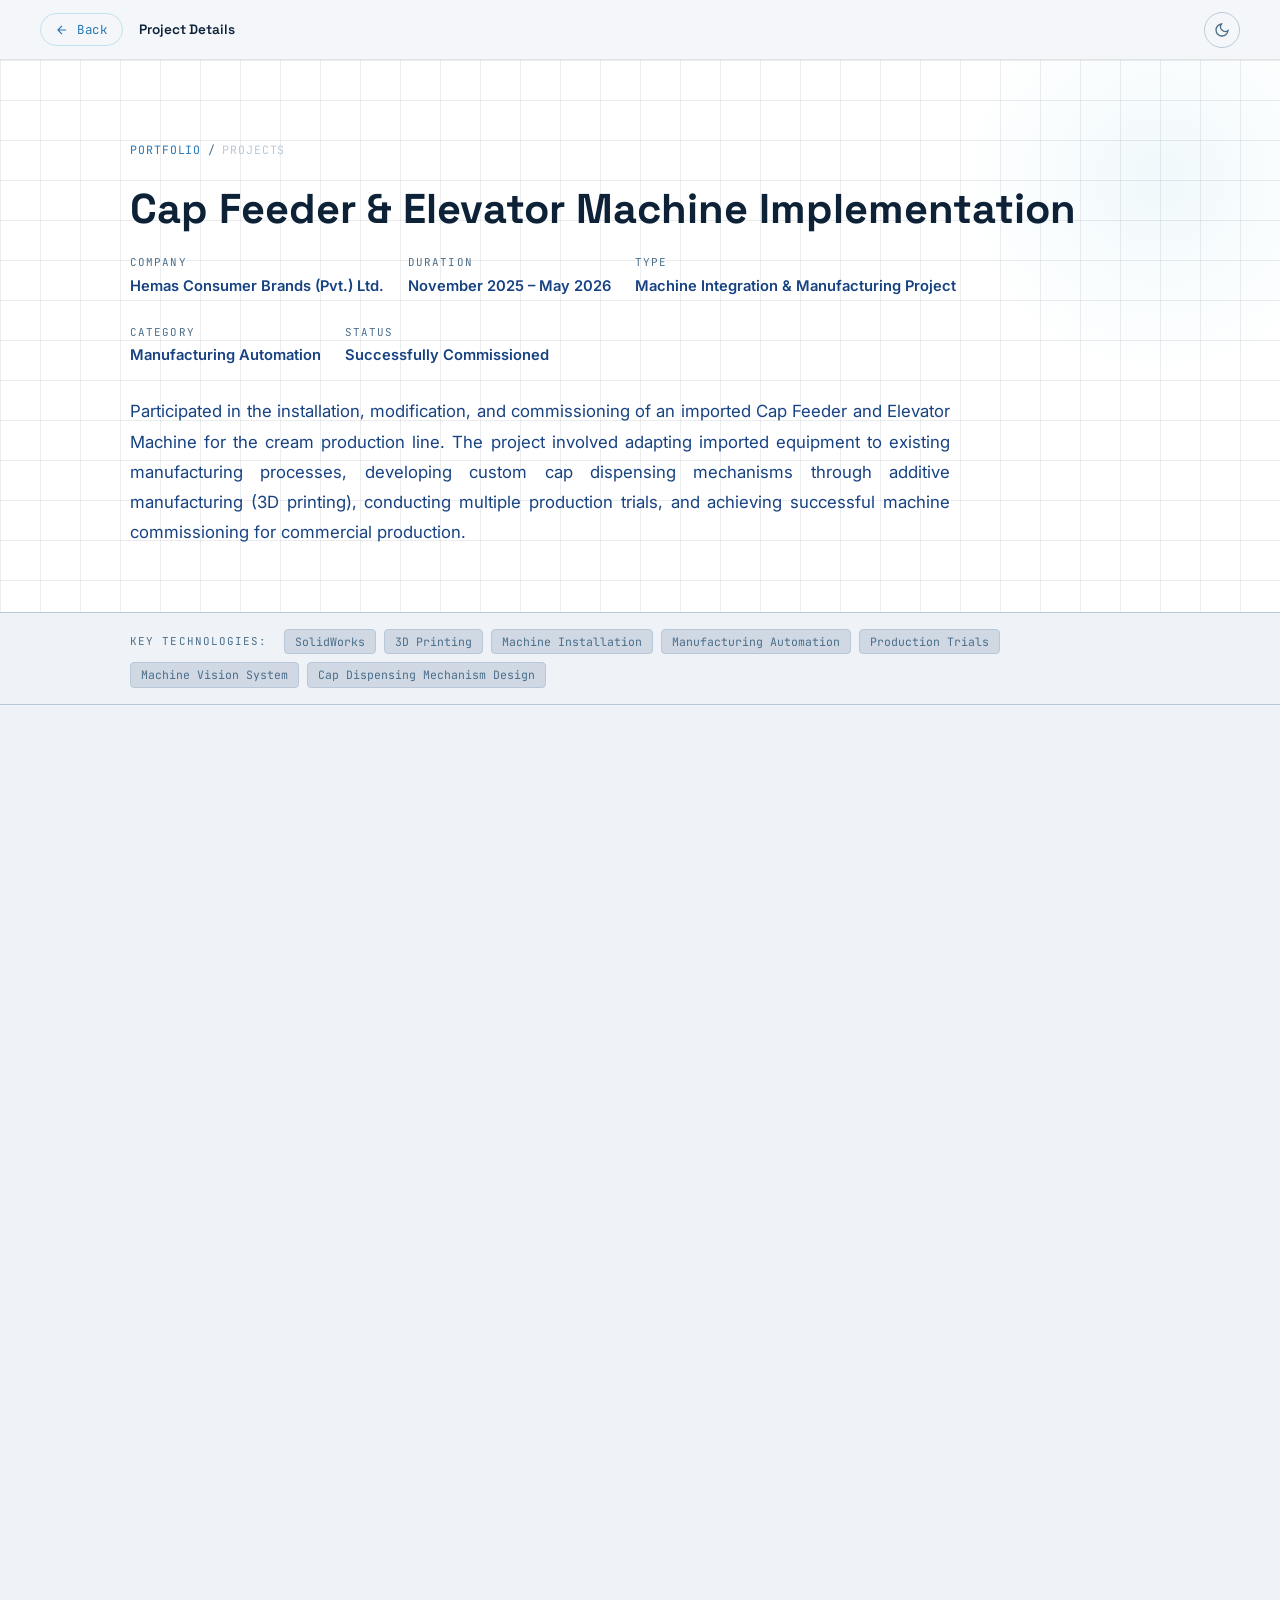
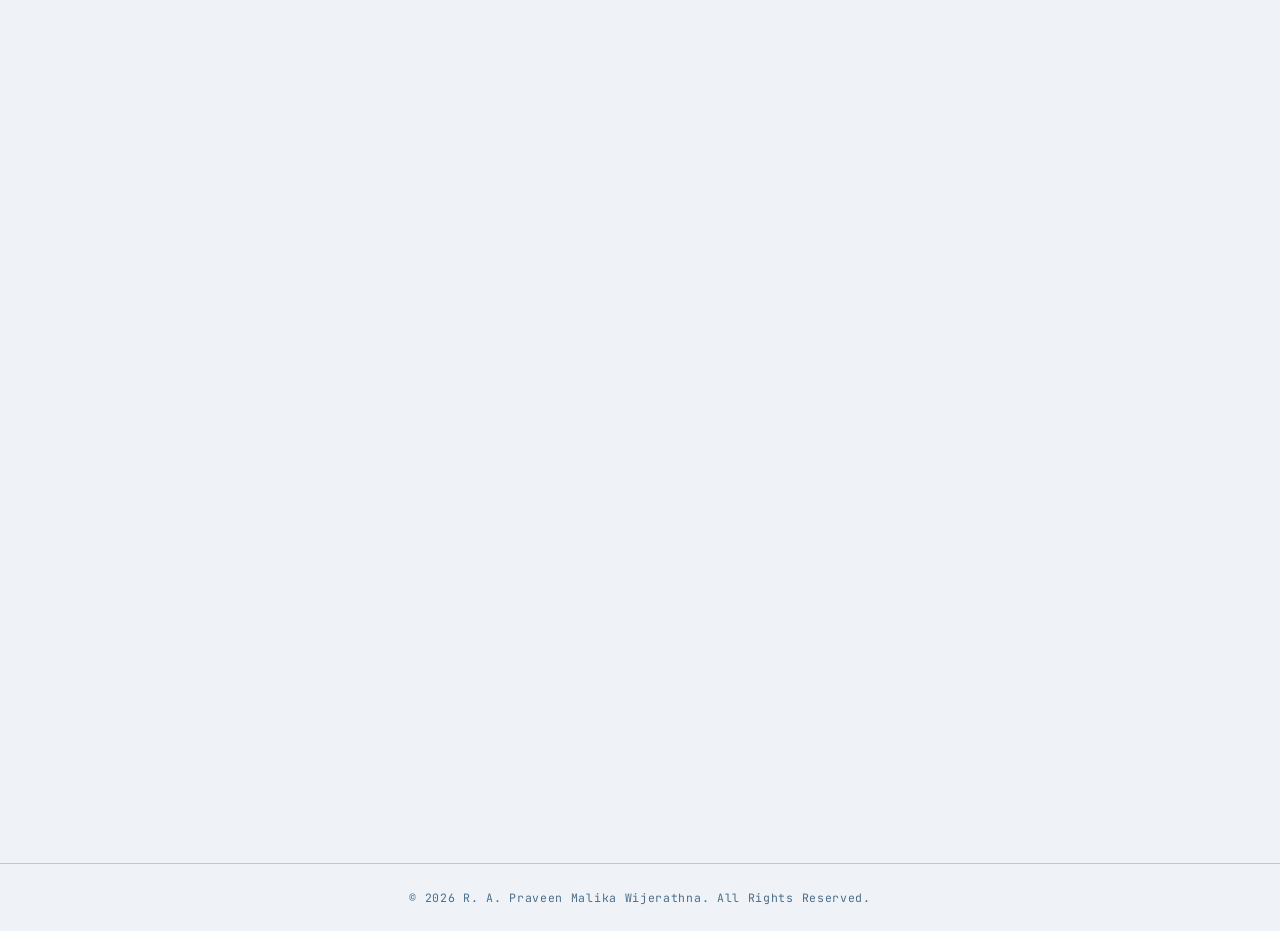
==== projects/cap-feeder-elevator-machine/index.html @ 26862465 "Add dedicated project pages, update hero, fix email button" ====
<!DOCTYPE html>
<html lang="en" data-theme="dark">
<head>
  <meta charset="UTF-8">
  <meta name="viewport" content="width=device-width, initial-scale=1.0">
  <title>Cap Feeder & Elevator Machine Implementation | R. A. Praveen Malika Wijerathna</title>
  <meta name="description" content="Implementation and modification of an imported Cap Feeder and Elevator Machine for the cream production line at Hemas Consumer Brands.">
  <meta property="og:title" content="Cap Feeder & Elevator Machine Implementation">
  <meta property="og:description" content="Implementation and modification of an imported Cap Feeder and Elevator Machine for the cream production line at Hemas Consumer Brands.">
  <meta property="og:url" content="https://praveenmalika.github.io/portfolio/projects/cap-feeder-elevator-machine/">
  <link rel="canonical" href="https://praveenmalika.github.io/portfolio/projects/cap-feeder-elevator-machine/">
  
  <link rel="stylesheet" href="../../style.css">
  <link rel="stylesheet" href="../project.css">
</head>
<body>

  <!-- Topbar -->
  <header class="proj-page-topbar">
    <a href="../../index.html" class="proj-back-btn" aria-label="Back to Portfolio">
      <svg xmlns="http://www.w3.org/2000/svg" viewBox="0 0 24 24" fill="none" stroke="currentColor" stroke-width="2"><path d="M19 12H5M12 19l-7-7 7-7"/></svg>
      <span>Back</span>
    </a>
    <div class="proj-topbar-title">Project Details</div>
    <div class="proj-topbar-right">
      <button class="proj-theme-btn" id="proj-theme-btn" aria-label="Toggle Theme">
        <svg class="sun-icon" xmlns="http://www.w3.org/2000/svg" viewBox="0 0 24 24" fill="none" stroke="currentColor" stroke-width="2" style="display:none;"><circle cx="12" cy="12" r="5"/><line x1="12" y1="1" x2="12" y2="3"/><line x1="12" y1="21" x2="12" y2="23"/><line x1="4.22" y1="4.22" x2="5.64" y2="5.64"/><line x1="18.36" y1="18.36" x2="19.78" y2="19.78"/><line x1="1" y1="12" x2="3" y2="12"/><line x1="21" y1="12" x2="23" y2="12"/><line x1="4.22" y1="19.78" x2="5.64" y2="18.36"/><line x1="18.36" y1="5.64" x2="19.78" y2="4.22"/></svg>
        <svg class="moon-icon" xmlns="http://www.w3.org/2000/svg" viewBox="0 0 24 24" fill="none" stroke="currentColor" stroke-width="2"><path d="M21 12.79A9 9 0 1 1 11.21 3 7 7 0 0 0 21 12.79z"/></svg>
      </button>
    </div>
  </header>

  <div id="proj-scroll-progress"></div>

  <main class="proj-main">
    
    <!-- Hero Section -->
    <section class="proj-hero">
      <div class="proj-hero-inner">
        <nav class="proj-hero-breadcrumb">
          <a href="../../index.html">Portfolio</a> / <span>Projects</span>
        </nav>
        <h1 class="proj-hero-title">Cap Feeder & Elevator Machine Implementation</h1>
        
        <div class="proj-hero-meta-row">
          <div class="proj-hero-meta-item">
            <span class="proj-hero-meta-label">Company</span>
            <span class="proj-hero-meta-val">Hemas Consumer Brands (Pvt.) Ltd.</span>
          </div>
          <div class="proj-hero-meta-item">
            <span class="proj-hero-meta-label">Duration</span>
            <span class="proj-hero-meta-val">November 2025 – May 2026</span>
          </div>
          <div class="proj-hero-meta-item">
            <span class="proj-hero-meta-label">Type</span>
            <span class="proj-hero-meta-val">Machine Integration & Manufacturing Project</span>
          </div>
          <div class="proj-hero-meta-item">
            <span class="proj-hero-meta-label">Category</span>
            <span class="proj-hero-meta-val">Manufacturing Automation</span>
          </div>
          <div class="proj-hero-meta-item">
            <span class="proj-hero-meta-label">Status</span>
            <span class="proj-hero-meta-val">Successfully Commissioned</span>
          </div>
        </div>

        <p class="proj-hero-summary" style="text-align:justify">
          Participated in the installation, modification, and commissioning of an imported Cap Feeder and Elevator Machine for the cream production line. The project involved adapting imported equipment to existing manufacturing processes, developing custom cap dispensing mechanisms through additive manufacturing (3D printing), conducting multiple production trials, and achieving successful machine commissioning for commercial production.
        </p>
      </div>
    </section>

    <!-- Tech Strip -->
    <div class="proj-tech-strip">
      <div class="proj-tech-strip-inner">
        <span class="proj-tech-label">Key Technologies:</span>
        <span class="proj-tech-tag">SolidWorks</span>
        <span class="proj-tech-tag">3D Printing</span>
        <span class="proj-tech-tag">Machine Installation</span>
        <span class="proj-tech-tag">Manufacturing Automation</span>
        <span class="proj-tech-tag">Production Trials</span>
        <span class="proj-tech-tag">Machine Vision System</span>
        <span class="proj-tech-tag">Cap Dispensing Mechanism Design</span>
      </div>
    </div>

    <!-- Content Sections -->
    <div class="proj-content">
      
      <!-- Challenge -->
      <div class="proj-section reveal">
        <h2 class="proj-section-title">Engineering Challenge</h2>
        <div class="proj-section-body">
          <p style="text-align:justify">
            The imported machine required significant adaptation to function correctly within the existing production line layout and to work with the specific cap designs used in production. The standard cap dispensing mechanism was not compatible with the production caps, requiring custom engineering of a new dispensing component. Additionally, a machine vision system was integrated for quality control.
          </p>
        </div>
      </div>

      <!-- Objectives -->
      <div class="proj-section reveal">
        <h2 class="proj-section-title">Project Objectives</h2>
        <div class="proj-section-body">
          <ul class="proj-list">
            <li>Successfully install and integrate the imported cap feeder and elevator machine</li>
            <li>Design a custom cap dispensing mechanism compatible with production caps</li>
            <li>Manufacture the dispensing component using additive manufacturing (3D printing)</li>
            <li>Integrate machine vision system for cap orientation verification</li>
            <li>Conduct production trials and validate machine performance</li>
            <li>Commission machine for commercial production use</li>
          </ul>
        </div>
      </div>

      <!-- Responsibilities -->
      <div class="proj-section reveal">
        <h2 class="proj-section-title">My Responsibilities</h2>
        <div class="proj-section-body">
          <ul class="proj-list">
            <li>Participated in installation and mechanical setup of the imported cap feeder and elevator machine</li>
            <li>Designed a custom cap dispensing mechanism using SolidWorks</li>
            <li>Manufactured the custom component using additive manufacturing (3D printing)</li>
            <li>Assisted in integrating the machine vision system for cap quality verification</li>
            <li>Conducted and documented production trial runs</li>
            <li>Identified and resolved mechanical integration issues during trials</li>
            <li>Coordinated with the production team during commissioning</li>
            <li>Prepared technical documentation for the commissioned machine</li>
          </ul>
        </div>
      </div>

      <!-- Design Process -->
      <div class="proj-section reveal">
        <h2 class="proj-section-title">Engineering Design Process</h2>
        <div class="proj-section-body">
          <div class="proj-outcomes-grid">
            <div class="proj-outcome-card">
              <h3>1. Machine Assessment</h3>
              <p>Evaluated imported machine capabilities and identified gaps for production integration.</p>
            </div>
            <div class="proj-outcome-card">
              <h3>2. Custom Component Design</h3>
              <p>Designed custom cap dispensing mechanism in SolidWorks to match production cap specifications.</p>
            </div>
            <div class="proj-outcome-card">
              <h3>3. Prototype Manufacturing</h3>
              <p>3D printed the dispensing mechanism prototype for testing.</p>
            </div>
            <div class="proj-outcome-card">
              <h3>4. Testing & Iteration</h3>
              <p>Tested the prototype, identified improvements, and iterated design.</p>
            </div>
            <div class="proj-outcome-card">
              <h3>5. Final Manufacturing</h3>
              <p>Produced final version of the component.</p>
            </div>
            <div class="proj-outcome-card">
              <h3>6. Machine Integration</h3>
              <p>Installed and integrated the custom component into the machine.</p>
            </div>
            <div class="proj-outcome-card">
              <h3>7. Vision System Integration</h3>
              <p>Assisted in setting up and calibrating the machine vision system.</p>
            </div>
            <div class="proj-outcome-card">
              <h3>8. Production Trials</h3>
              <p>Conducted progressive production trials to validate performance.</p>
            </div>
            <div class="proj-outcome-card">
              <h3>9. Commissioning</h3>
              <p>Machine successfully commissioned for commercial production.</p>
            </div>
          </div>
        </div>
      </div>

      <!-- Software Used -->
      <div class="proj-section reveal">
        <h2 class="proj-section-title">Software Used</h2>
        <div class="proj-section-body">
          <ul class="proj-list">
            <li>SolidWorks 3D CAD</li>
          </ul>
        </div>
      </div>

      <!-- Gallery -->
      <div class="proj-section reveal">
        <h2 class="proj-section-title">Project Gallery</h2>
        <div class="proj-section-body">
          <div class="proj-gallery cols-3">
            <div class="proj-gallery-item" data-src="../../cf1.jpg" data-caption="Cap Dispenser Design and 3D Printed Component">
              <img src="../../cf1.jpg" alt="Cap Dispenser Design and 3D Printed Component" loading="lazy">
              <div class="proj-gallery-cap">Cap Dispenser Design and 3D Printed Component</div>
            </div>
            <div class="proj-gallery-item" data-src="../../cf2.png" data-caption="Cap Dispensing Mechanism to Bottles">
              <img src="../../cf2.png" alt="Cap Dispensing Mechanism to Bottles" loading="lazy">
              <div class="proj-gallery-cap">Cap Dispensing Mechanism to Bottles</div>
            </div>
            <div class="proj-gallery-item" data-src="../../cf3.jpg" data-caption="Vision System of Cap Feeder Machine">
              <img src="../../cf3.jpg" alt="Vision System of Cap Feeder Machine" loading="lazy">
              <div class="proj-gallery-cap">Vision System of Cap Feeder Machine</div>
            </div>
          </div>
        </div>
      </div>

      <!-- Video -->
      <div class="proj-section reveal">
        <h2 class="proj-section-title">Cap Releasing Demonstration</h2>
        <div class="proj-section-body">
          <div class="proj-video-wrap">
            <video preload="metadata" aria-label="Cap Releasing Demonstration Video">
              <source src="../../cfvideo.mp4" type="video/mp4" />
              Your browser does not support HTML5 video.
            </video>
            <div class="vp-play-overlay" role="button" aria-label="Play video" tabindex="0">
              <div class="play-circle">
                <svg xmlns="http://www.w3.org/2000/svg" viewBox="0 0 24 24" fill="currentColor"><polygon points="5 3 19 12 5 21 5 3"/></svg>
              </div>
            </div>
            <div class="fp-video-controls">
              <div class="vp-progress" role="slider" aria-label="Video progress" aria-valuemin="0" aria-valuemax="100" aria-valuenow="0" tabindex="0">
                <div class="vp-progress-fill"></div>
              </div>
              <div class="fp-video-btn-row">
                <button class="fp-video-btn vp-play-btn" aria-label="Play / Pause">
                  <svg class="vp-play-icon" xmlns="http://www.w3.org/2000/svg" viewBox="0 0 24 24" fill="currentColor"><polygon points="5 3 19 12 5 21 5 3"/></svg>
                  <svg class="vp-pause-icon" xmlns="http://www.w3.org/2000/svg" viewBox="0 0 24 24" fill="currentColor" style="display:none"><rect x="6" y="4" width="4" height="16"/><rect x="14" y="4" width="4" height="16"/></svg>
                </button>
                <span class="vp-time fp-video-time">0:00 / 0:00</span>
                <button class="fp-video-btn vp-fullscreen-btn" aria-label="Fullscreen">
                  <svg xmlns="http://www.w3.org/2000/svg" viewBox="0 0 24 24" fill="none" stroke="currentColor" stroke-width="2"><polyline points="15 3 21 3 21 9"/><polyline points="9 21 3 21 3 15"/><line x1="21" y1="3" x2="14" y2="10"/><line x1="3" y1="21" x2="10" y2="14"/></svg>
                </button>
              </div>
            </div>
          </div>
        </div>
      </div>

      <!-- Outcomes -->
      <div class="proj-section reveal">
        <h2 class="proj-section-title">Engineering Outcomes</h2>
        <div class="proj-section-body">
          <ul class="proj-list">
            <li>Machine successfully installed and commissioned for commercial production</li>
            <li>Custom cap dispensing mechanism designed and manufactured</li>
            <li>Machine vision system integrated for quality verification</li>
            <li>Production trial performance validated</li>
            <li>Engineering documentation completed</li>
          </ul>
        </div>
      </div>

      <!-- Skills -->
      <div class="proj-section reveal">
        <h2 class="proj-section-title">Skills Demonstrated</h2>
        <div class="proj-section-body">
          <div class="proj-skills-wrap">
            <span class="proj-skill-badge">Machine Installation</span>
            <span class="proj-skill-badge">SolidWorks</span>
            <span class="proj-skill-badge">3D Printing</span>
            <span class="proj-skill-badge">Additive Manufacturing</span>
            <span class="proj-skill-badge">Machine Integration</span>
            <span class="proj-skill-badge">Production Trials</span>
            <span class="proj-skill-badge">Commissioning</span>
            <span class="proj-skill-badge">Engineering Documentation</span>
            <span class="proj-skill-badge">Problem-Solving</span>
          </div>
        </div>
      </div>
      
    </div>

    <!-- QR Section -->
    <section class="proj-qr-section reveal">
      <img class="proj-qr-img" src="https://api.qrserver.com/v1/create-qr-code/?size=130x130&data=https://praveenmalika.github.io/portfolio/projects/cap-feeder-elevator-machine/" alt="QR Code to this project">
      <div class="proj-qr-text">Scan to view this project on mobile</div>
      <a class="proj-qr-url" href="https://praveenmalika.github.io/portfolio/projects/cap-feeder-elevator-machine/" target="_blank">praveenmalika.github.io/portfolio/projects/cap-feeder-elevator-machine/</a>
    </section>

    <!-- Navigation -->
    <nav class="proj-nav-section reveal">
      <a href="../fully-automatic-shampoo-filling-machine/" class="proj-nav-btn prev">
        <span class="proj-nav-direction">&#8592; Previous Project</span>
        <span class="proj-nav-title">Fully Automatic Shampoo Filling Machine Design</span>
      </a>
      <a href="../master-bag-packing-machine/" class="proj-nav-btn next">
        <span class="proj-nav-direction">Next Project &#8594;</span>
        <span class="proj-nav-title">Master Bag Packing Machine Improvement</span>
      </a>
    </nav>
    
  </main>

  <footer class="proj-footer">
    <div class="container">
      &copy; 2026 R. A. Praveen Malika Wijerathna. All Rights Reserved.
    </div>
  </footer>

  <!-- Lightbox Overlay -->
  <div class="proj-lightbox" id="proj-lightbox" role="dialog" aria-modal="true" aria-label="Image lightbox" aria-hidden="true">
    <button class="proj-lb-close" id="proj-lb-close" aria-label="Close">&times;</button>
    <button class="proj-lb-prev" id="proj-lb-prev" aria-label="Previous">&#8249;</button>
    <button class="proj-lb-next" id="proj-lb-next" aria-label="Next">&#8250;</button>
    <div class="proj-lb-inner">
      <img class="proj-lb-img" id="proj-lb-img" src="" alt="" />
      <div class="proj-lb-caption" id="proj-lb-caption"></div>
      <div class="proj-lb-counter" id="proj-lb-counter"></div>
    </div>
  </div>

  <script src="../project.js"></script>
</body>
</html>
---- style.css ----
/* ============================================================
   PORTFOLIO — style.css
   Industrial-Modern Design System
   Author: R. A. Praveen Malika Wijerathna
   ============================================================ */

/* ──────────────────────────────────────────────
   1. GOOGLE FONTS IMPORT
   ────────────────────────────────────────────── */
@import url('https://fonts.googleapis.com/css2?family=Space+Grotesk:wght@300;400;500;600;700&family=Inter:wght@300;400;500;600&family=JetBrains+Mono:wght@400;500;600&display=swap');

/* ──────────────────────────────────────────────
   2. DESIGN TOKENS — DARK MODE (default)
   ────────────────────────────────────────────── */
:root {
  /* ── Base (deep navy palette) ───────────────── */
  --clr-bg:           #0B0F19; /* Much darker background to pop cards */
  --clr-surface:      #1E293B; /* Slate-800, perfect for cards/nav */
  --clr-surface-2:    #111827; /* Darker slate/gray, perfect for inputs/secondary cards */
  --clr-border:       rgba(59, 130, 246, 0.25); /* Blue glow border */
  --clr-border-light: rgba(96, 165, 250, 0.35); /* Brighter blue glow border */

  /* ── Text ───────────────────────────────────── */
  --clr-text-primary:   #FFFFFF; /* Main headings */
  --clr-text-secondary: #D1D5DB; /* Body text */
  --clr-text-muted:     #9CA3AF; /* Secondary text */
  --clr-text-label:     #CBD5E1; /* Labels and small text */

  /* ── Accent (sky blue / high contrast) ──────── */
  --clr-accent:         #60A5FA; /* Highlighted headings / accent */
  --clr-accent-hover:   #93C5FD; /* Hover links / accents */
  --clr-accent-glow:    rgba(96, 165, 250, 0.20);
  --clr-secondary:      #3B82F6;
  --clr-secondary-light:#60A5FA;

  /* ── Status ─────────────────────────────────── */
  --clr-success:  #4CAF82;
  --clr-warning:  #F5A623;

  /* ── Gradients ───────────────────────────────── */
  --grad-hero:    linear-gradient(135deg, #0B0F19 0%, #111827 50%, #1E293B 100%);
  --grad-card:    linear-gradient(145deg, #1E293B, #111827);
  --grad-accent:  linear-gradient(90deg, #3B82F6, #60A5FA);

  /* Typography */
  --font-heading: 'Space Grotesk', sans-serif;
  --font-body:    'Inter', sans-serif;
  --font-mono:    'JetBrains Mono', monospace;

  /* Fluid type scale */
  --text-xs:   clamp(0.65rem,  0.6rem  + 0.25vw, 0.75rem);
  --text-sm:   clamp(0.8rem,   0.75rem + 0.25vw, 0.875rem);
  --text-base: clamp(0.9rem,   0.85rem + 0.25vw, 1rem);
  --text-md:   clamp(1rem,     0.9rem  + 0.5vw,  1.125rem);
  --text-lg:   clamp(1.1rem,   1rem    + 0.5vw,  1.25rem);
  --text-xl:   clamp(1.3rem,   1.1rem  + 1vw,    1.75rem);
  --text-2xl:  clamp(1.6rem,   1.3rem  + 1.5vw,  2.25rem);
  --text-3xl:  clamp(2rem,     1.5rem  + 2.5vw,  3.25rem);
  --text-4xl:  clamp(2.5rem,   1.8rem  + 3.5vw,  4.5rem);

  /* Spacing */
  --space-xs:  0.25rem;
  --space-sm:  0.5rem;
  --space-md:  1rem;
  --space-lg:  1.5rem;
  --space-xl:  2rem;
  --space-2xl: 3rem;
  --space-3xl: 4rem;
  --space-4xl: 6rem;

  /* Section padding */
  --section-pad: clamp(4rem, 8vw, 8rem);

  /* Layout */
  --max-width:    1200px;
  --nav-height:   70px;
  --radius-sm:    4px;
  --radius-md:    8px;
  --radius-lg:    16px;
  --radius-xl:    24px;
  --radius-full:  9999px;

  /* Shadows - Improved contrast */
  --shadow-sm:  0 1px 3px rgba(0,0,0,0.35), 0 1px 2px rgba(0,0,0,0.25);
  --shadow-md:  0 10px 30px rgba(0,0,0,0.4), 0 2px 6px rgba(0,0,0,0.3);
  --shadow-lg:  0 20px 40px rgba(0,0,0,0.55), 0 4px 12px rgba(0,0,0,0.35);
  --shadow-accent: 0 0 24px rgba(96, 165, 250, 0.32);

  /* Transitions */
  --transition-fast:   150ms ease;
  --transition-base:   250ms ease;
  --transition-slow:   400ms ease;
  --transition-spring: 350ms cubic-bezier(0.34, 1.56, 0.64, 1);

  /* Blueprint grid */
  --blueprint-color: rgba(96, 165, 250, 0.08);

  /* Navbar Variables */
  --clr-nav-text:       #E5E7EB;
  --clr-nav-hover:      #60A5FA;
  --clr-nav-active:     #3B82F6;
  --clr-nav-bg:         rgba(11, 15, 25, 0.96);
  --clr-nav-item-bg-hover: rgba(96, 165, 250, 0.08);
  --clr-nav-item-bg-active: rgba(59, 130, 246, 0.12);
}

/* ──────────────────────────────────────────────
   3. LIGHT MODE TOKENS
   ────────────────────────────────────────────── */
[data-theme="light"] {
  --clr-bg:           #EFF3F8;
  --clr-surface:      #FFFFFF;
  --clr-surface-2:    #D0D8E4;
  --clr-border:       #B8C8D8;
  --clr-border-light: #A0B8CC;

  --clr-text-primary:   #0D2137;
  --clr-text-secondary: #174282;
  --clr-text-muted:     #4A6E8A;
  --clr-text-label:     #4A6E8A;

  --clr-accent:         #2878B5;
  --clr-accent-hover:   #42B2D5;
  --clr-accent-glow:    rgba(40, 120, 181, 0.14);

  --grad-hero:   linear-gradient(135deg, #D0D8E4 0%, #EFF3F8 50%, #FAFBFC 100%);
  --grad-card:   linear-gradient(145deg, #FFFFFF, #EFF3F8);

  --shadow-sm:  0 1px 3px rgba(13,33,55,0.08), 0 1px 2px rgba(13,33,55,0.05);
  --shadow-md:  0 4px 16px rgba(13,33,55,0.10), 0 2px 6px rgba(13,33,55,0.07);
  --shadow-lg:  0 8px 32px rgba(13,33,55,0.12), 0 4px 12px rgba(13,33,55,0.08);
  --shadow-accent: 0 0 24px rgba(40, 120, 181, 0.22);

  --blueprint-color: rgba(23,66,130,0.07);

  /* Navbar Variables */
  --clr-nav-text:       #174282;
  --clr-nav-hover:      #2878B5;
  --clr-nav-active:     #2878B5;
  --clr-nav-bg:         rgba(239, 243, 248, 0.94);
  --clr-nav-item-bg-hover: rgba(40, 120, 181, 0.08);
  --clr-nav-item-bg-active: rgba(40, 120, 181, 0.12);
}

/* ──────────────────────────────────────────────
   4. RESET & BASE
   ────────────────────────────────────────────── */
*, *::before, *::after {
  box-sizing: border-box;
  margin: 0;
  padding: 0;
}

html {
  scroll-behavior: smooth;
  scroll-padding-top: var(--nav-height);
  font-size: 16px;
  -webkit-font-smoothing: antialiased;
  -moz-osx-font-smoothing: grayscale;
}

body {
  font-family: var(--font-body);
  font-size: var(--text-base);
  color: var(--clr-text-primary);
  background-color: var(--clr-bg);
  line-height: 1.7;
  overflow-x: hidden;
  transition: background-color var(--transition-slow), color var(--transition-slow);
}

/* Justify all descriptions and paragraph content */
p, .project-desc, .proj-full-desc, .fp-tab-desc, .research-block-content, .award-desc, .about-text p {
  text-align: justify;
}


img {
  max-width: 100%;
  display: block;
}

a {
  color: inherit;
  text-decoration: none;
}

ul, ol {
  list-style: none;
}

button {
  cursor: pointer;
  border: none;
  background: none;
  font-family: var(--font-body);
}

/* Scrollbar styling */
::-webkit-scrollbar { width: 6px; }
::-webkit-scrollbar-track { background: var(--clr-bg); }
::-webkit-scrollbar-thumb { background: var(--clr-secondary); border-radius: var(--radius-full); }
::-webkit-scrollbar-thumb:hover { background: var(--clr-accent); }

/* Focus states — keyboard accessibility */
:focus-visible {
  outline: 2px solid var(--clr-accent);
  outline-offset: 3px;
  border-radius: var(--radius-sm);
}

/* ──────────────────────────────────────────────
   5. PREFERS-REDUCED-MOTION
   ────────────────────────────────────────────── */
@media (prefers-reduced-motion: reduce) {
  *, *::before, *::after {
    animation-duration: 0.01ms !important;
    animation-iteration-count: 1 !important;
    transition-duration: 0.01ms !important;
  }
  html { scroll-behavior: auto; }
}

/* ──────────────────────────────────────────────
   6. LOADING SCREEN
   ────────────────────────────────────────────── */
#loading-screen {
  position: fixed;
  inset: 0;
  z-index: 9999;
  background: var(--clr-bg);
  display: flex;
  flex-direction: column;
  align-items: center;
  justify-content: center;
  gap: var(--space-lg);
  transition: opacity 0.5s ease, visibility 0.5s ease;
}

#loading-screen.hidden {
  opacity: 0;
  visibility: hidden;
  pointer-events: none;
}

.loader-logo {
  font-family: var(--font-heading);
  font-size: var(--text-xl);
  font-weight: 700;
  color: var(--clr-text-primary);
  letter-spacing: 0.05em;
}

.loader-logo span {
  color: var(--clr-accent);
}

.loader-bar-track {
  width: 200px;
  height: 2px;
  background: var(--clr-border);
  border-radius: var(--radius-full);
  overflow: hidden;
}

.loader-bar-fill {
  height: 100%;
  width: 0;
  background: var(--grad-accent);
  border-radius: var(--radius-full);
  animation: loader-fill 1.8s ease forwards;
}

@keyframes loader-fill {
  0%   { width: 0; }
  60%  { width: 80%; }
  100% { width: 100%; }
}

.loader-label {
  font-family: var(--font-mono);
  font-size: var(--text-xs);
  color: var(--clr-text-label);
  letter-spacing: 0.15em;
  text-transform: uppercase;
}

/* ──────────────────────────────────────────────
   7. SCROLL PROGRESS BAR
   ────────────────────────────────────────────── */
#scroll-progress {
  position: fixed;
  top: 0;
  left: 0;
  height: 3px;
  width: 0%;
  background: var(--grad-accent);
  z-index: 1001;
  transition: width 0.1s linear;
}

/* ──────────────────────────────────────────────
   8. NAVIGATION
   ────────────────────────────────────────────── */
#navbar {
  position: fixed;
  top: 0;
  left: 0;
  right: 0;
  z-index: 1000;
  height: var(--nav-height);
  display: flex;
  align-items: center;
  padding: 0 clamp(1rem, 5vw, 2.5rem);
  transition: background-color var(--transition-slow),
              backdrop-filter var(--transition-slow),
              box-shadow var(--transition-slow);
}

#navbar.scrolled {
  background-color: var(--clr-nav-bg);
  backdrop-filter: blur(16px);
  -webkit-backdrop-filter: blur(16px);
  box-shadow: 0 1px 0 var(--clr-border), var(--shadow-sm);
}

.nav-inner {
  width: 100%;
  max-width: var(--max-width);
  margin: 0 auto;
  display: flex;
  align-items: center;
  justify-content: space-between;
  gap: var(--space-xl);
}

.nav-logo {
  font-family: var(--font-heading);
  font-size: var(--text-lg);
  font-weight: 700;
  letter-spacing: -0.02em;
  white-space: nowrap;
}

.nav-logo .accent { color: var(--clr-accent); }

.nav-links {
  display: flex;
  align-items: center;
  gap: var(--space-xs);
}

.nav-links a {
  font-family: var(--font-body);
  font-size: var(--text-sm);
  font-weight: 500;
  color: var(--clr-nav-text);
  padding: var(--space-xs) var(--space-md);
  border-radius: var(--radius-sm);
  transition: color var(--transition-fast), background-color var(--transition-fast);
  white-space: nowrap;
}

.nav-links a:hover {
  color: var(--clr-nav-hover);
  background-color: var(--clr-nav-item-bg-hover);
}

.nav-links a.active {
  color: var(--clr-nav-active);
  background-color: var(--clr-nav-item-bg-active);
}

.nav-controls {
  display: flex;
  align-items: center;
  gap: var(--space-sm);
}

/* Theme Toggle */
.theme-toggle {
  width: 38px;
  height: 38px;
  border-radius: var(--radius-md);
  background: var(--clr-surface);
  border: 1px solid var(--clr-border);
  display: flex;
  align-items: center;
  justify-content: center;
  transition: background-color var(--transition-fast), border-color var(--transition-fast);
  color: var(--clr-text-secondary);
  flex-shrink: 0;
}

.theme-toggle:hover {
  background: var(--clr-surface-2);
  color: var(--clr-accent);
  border-color: var(--clr-accent);
}

.theme-toggle svg {
  width: 18px;
  height: 18px;
  transition: transform var(--transition-spring);
}

.theme-toggle:hover svg { transform: rotate(15deg); }

/* Hamburger */
.hamburger {
  display: none;
  width: 38px;
  height: 38px;
  border-radius: var(--radius-md);
  background: var(--clr-surface);
  border: 1px solid var(--clr-border);
  flex-direction: column;
  align-items: center;
  justify-content: center;
  gap: 5px;
  transition: background-color var(--transition-fast);
  flex-shrink: 0;
}

.hamburger span {
  display: block;
  width: 18px;
  height: 2px;
  background: var(--clr-text-primary);
  border-radius: 2px;
  transition: transform var(--transition-base), opacity var(--transition-base);
  transform-origin: center;
}

.hamburger.open span:nth-child(1) { transform: translateY(7px) rotate(45deg); }
.hamburger.open span:nth-child(2) { opacity: 0; transform: scaleX(0); }
.hamburger.open span:nth-child(3) { transform: translateY(-7px) rotate(-45deg); }

/* Mobile nav drawer */
.nav-drawer {
  position: fixed;
  inset: var(--nav-height) 0 0 0;
  background: rgba(13, 33, 55, 0.97);
  backdrop-filter: blur(20px);
  -webkit-backdrop-filter: blur(20px);
  z-index: 999;
  display: flex;
  flex-direction: column;
  align-items: center;
  justify-content: center;
  gap: var(--space-lg);
  opacity: 0;
  visibility: hidden;
  transform: translateY(-10px);
  transition: opacity var(--transition-base), visibility var(--transition-base), transform var(--transition-base);
}

[data-theme="light"] .nav-drawer {
  background: rgba(239, 243, 248, 0.97);
}

.nav-drawer.open {
  opacity: 1;
  visibility: visible;
  transform: translateY(0);
}

.nav-drawer a {
  font-family: var(--font-heading);
  font-size: var(--text-xl);
  font-weight: 600;
  color: var(--clr-text-secondary);
  transition: color var(--transition-fast);
}

.nav-drawer a:hover { color: var(--clr-accent); }

/* ──────────────────────────────────────────────
   9. LAYOUT UTILITIES
   ────────────────────────────────────────────── */
.container {
  width: 100%;
  max-width: var(--max-width);
  margin: 0 auto;
  padding: 0 clamp(1rem, 5vw, 2.5rem);
}

.section {
  padding: var(--section-pad) 0;
  position: relative;
}

.section-label {
  display: inline-flex;
  align-items: center;
  gap: var(--space-sm);
  font-family: var(--font-mono);
  font-size: var(--text-xs);
  font-weight: 600;
  color: var(--clr-accent);
  letter-spacing: 0.18em;
  text-transform: uppercase;
  margin-bottom: var(--space-md);
}

.section-label::before {
  content: '';
  display: block;
  width: 24px;
  height: 2px;
  background: var(--clr-accent);
  border-radius: var(--radius-full);
}

.section-title {
  font-family: var(--font-heading);
  font-size: var(--text-3xl);
  font-weight: 700;
  color: var(--clr-text-primary);
  letter-spacing: -0.03em;
  line-height: 1.15;
  margin-bottom: var(--space-md);
}

.section-title em {
  font-style: normal;
  color: var(--clr-accent);
}

.section-subtitle {
  font-size: var(--text-md);
  color: var(--clr-text-secondary);
  max-width: 60ch;
  line-height: 1.7;
}

.divider {
  width: 48px;
  height: 3px;
  background: var(--grad-accent);
  border-radius: var(--radius-full);
  margin: var(--space-lg) 0;
}

/* ──────────────────────────────────────────────
   10. BLUEPRINT BACKGROUND TEXTURE
   ────────────────────────────────────────────── */
.blueprint-bg {
  position: absolute;
  inset: 0;
  pointer-events: none;
  z-index: 0;
  overflow: hidden;
}

/* Fine grid lines */
.blueprint-bg::before {
  content: '';
  position: absolute;
  inset: -50%;
  background-image:
    linear-gradient(var(--blueprint-color) 1px, transparent 1px),
    linear-gradient(90deg, var(--blueprint-color) 1px, transparent 1px);
  background-size: 40px 40px;
  background-position: center center;
}

/* Major grid lines */
.blueprint-bg::after {
  content: '';
  position: absolute;
  inset: -50%;
  background-image:
    linear-gradient(rgba(66,178,213,0.06) 1px, transparent 1px),
    linear-gradient(90deg, rgba(66,178,213,0.06) 1px, transparent 1px);
  background-size: 200px 200px;
  background-position: center center;
}

/* ──────────────────────────────────────────────
   11. HERO SECTION
   ────────────────────────────────────────────── */
#hero {
  min-height: 100svh;
  display: flex;
  align-items: center;
  background: var(--grad-hero);
  padding-top: var(--nav-height);
  position: relative;
  overflow: hidden;
}

/* Decorative corner marks */
#hero::before {
  content: '';
  position: absolute;
  top: calc(var(--nav-height) + 2rem);
  left: 2rem;
  width: 60px;
  height: 60px;
  border-top: 2px solid var(--clr-accent);
  border-left: 2px solid var(--clr-accent);
  opacity: 0.4;
}

#hero::after {
  content: '';
  position: absolute;
  bottom: 2rem;
  right: 2rem;
  width: 60px;
  height: 60px;
  border-bottom: 2px solid var(--clr-accent);
  border-right: 2px solid var(--clr-accent);
  opacity: 0.4;
}

.hero-inner {
  display: grid;
  grid-template-columns: 1fr auto;
  gap: clamp(2rem, 6vw, 5rem);
  align-items: center;
  position: relative;
  z-index: 1;
  width: 100%;
  padding: var(--space-3xl) 0;
}

.hero-content {
  display: flex;
  flex-direction: column;
  gap: var(--space-lg);
}

.hero-badge {
  display: inline-flex;
  align-items: center;
  gap: var(--space-sm);
  background: var(--clr-surface);
  border: 1px solid var(--clr-border);
  padding: var(--space-xs) var(--space-md);
  border-radius: var(--radius-full);
  font-family: var(--font-mono);
  font-size: var(--text-xs);
  color: var(--clr-text-muted);
  letter-spacing: 0.1em;
  width: fit-content;
}

.hero-badge .dot {
  width: 7px;
  height: 7px;
  background: var(--clr-success);
  border-radius: 50%;
  animation: pulse-dot 2s infinite;
}

@keyframes pulse-dot {
  0%, 100% { box-shadow: 0 0 0 0 rgba(76,175,130,0.5); }
  50%       { box-shadow: 0 0 0 6px rgba(76,175,130,0); }
}

.hero-name {
  font-family: var(--font-heading);
  font-size: var(--text-4xl);
  font-weight: 700;
  color: var(--clr-text-primary);
  letter-spacing: -0.04em;
  line-height: 1.05;
}

.hero-name .first { color: var(--clr-text-primary); }
.hero-name .accent-name { color: var(--clr-accent); }

.hero-title {
  font-family: var(--font-body);
  font-size: var(--text-md);
  color: var(--clr-text-secondary);
  font-weight: 500;
  display: flex;
  align-items: center;
  gap: var(--space-sm);
  flex-wrap: wrap;
}

.hero-title::before {
  content: '';
  display: inline-block;
  width: 20px;
  height: 2px;
  background: var(--clr-accent);
  flex-shrink: 0;
}

.hero-summary {
  font-size: var(--text-md);
  color: var(--clr-text-secondary);
  max-width: 58ch;
  line-height: 1.75;
}

.hero-cta-group {
  display: flex;
  flex-wrap: wrap;
  gap: var(--space-md);
  margin-top: var(--space-sm);
}

/* ──────────────────────────────────────────────
   12. BUTTONS
   ────────────────────────────────────────────── */
.btn {
  display: inline-flex;
  align-items: center;
  gap: var(--space-sm);
  padding: 0.75rem 1.5rem;
  border-radius: var(--radius-md);
  font-family: var(--font-body);
  font-size: var(--text-sm);
  font-weight: 600;
  letter-spacing: 0.02em;
  transition: transform var(--transition-fast),
              box-shadow var(--transition-fast),
              background-color var(--transition-fast),
              color var(--transition-fast),
              border-color var(--transition-fast);
  white-space: nowrap;
}

.btn:hover { transform: translateY(-2px); }
.btn:active { transform: translateY(0); }

.btn-primary {
  background: var(--clr-accent);
  color: #fff;
  box-shadow: 0 4px 16px rgba(66,178,213,0.32);
}

.btn-primary:hover {
  background: var(--clr-accent-hover);
  box-shadow: 0 6px 24px rgba(66,178,213,0.48);
}

.btn-outline {
  background: transparent;
  color: var(--clr-text-primary);
  border: 1.5px solid var(--clr-border-light);
}

.btn-outline:hover {
  border-color: var(--clr-accent);
  color: var(--clr-accent);
  box-shadow: var(--shadow-accent);
}

.btn svg {
  width: 17px;
  height: 17px;
  flex-shrink: 0;
}

/* ──────────────────────────────────────────────
   13. HERO IMAGE / AVATAR
   ────────────────────────────────────────────── */
.hero-image-wrap {
  position: relative;
  flex-shrink: 0;
}

.hero-avatar {
  width: clamp(200px, 22vw, 320px);
  height: clamp(200px, 22vw, 320px);
  position: relative;
}

/* Circular avatar frame */
.avatar-hex {
  width: 100%;
  height: 100%;
  border-radius: 50%;
  background: var(--grad-card);
  border: 3px solid var(--clr-border);
  display: flex;
  align-items: center;
  justify-content: center;
  overflow: hidden;
  position: relative;
  box-shadow: 0 0 0 6px var(--clr-surface), 0 0 0 8px var(--clr-border);
}

.avatar-hex img {
  width: 100%;
  height: 100%;
  object-fit: cover;
  object-position: center top; /* favour face over torso */
  display: block;
}

/* Outer rotating ring */
.avatar-ring {
  position: absolute;
  inset: -12px;
  border-radius: 50%;
  border: 2px dashed var(--clr-border-light);
  animation: rotate-ring 20s linear infinite;
}

/* Accent corner dot */
.avatar-dot {
  position: absolute;
  bottom: 10%;
  right: -5%;
  width: 18px;
  height: 18px;
  background: var(--clr-accent);
  border-radius: 50%;
  box-shadow: 0 0 20px rgba(66,178,213,0.55);
  animation: pulse-dot 2.5s infinite;
}

@keyframes rotate-ring {
  from { transform: rotate(0deg); }
  to   { transform: rotate(360deg); }
}

/* Measurement dashes around avatar */
.hero-measure-h,
.hero-measure-v {
  position: absolute;
  background: var(--clr-accent);
  opacity: 0.3;
}

.hero-measure-h {
  height: 1px;
  width: 30px;
  top: 50%;
  right: -38px;
}

.hero-measure-v {
  width: 1px;
  height: 30px;
  left: 50%;
  bottom: -38px;
}

/* Hero stats row */
.hero-stats {
  display: flex;
  gap: var(--space-2xl);
  margin-top: var(--space-sm);
}

.stat-item {
  display: flex;
  flex-direction: column;
  gap: 2px;
}

.stat-value {
  font-family: var(--font-heading);
  font-size: var(--text-2xl);
  font-weight: 700;
  color: var(--clr-text-primary);
  line-height: 1;
}

.stat-value .accent { color: var(--clr-accent); }

.stat-label {
  font-family: var(--font-mono);
  font-size: var(--text-xs);
  color: var(--clr-text-muted);
  letter-spacing: 0.1em;
  text-transform: uppercase;
}

/* Scroll cue */
.hero-scroll-cue {
  position: absolute;
  bottom: 2rem;
  left: 50%;
  transform: translateX(-50%);
  display: flex;
  flex-direction: column;
  align-items: center;
  gap: var(--space-xs);
  color: var(--clr-text-muted);
  font-family: var(--font-mono);
  font-size: var(--text-xs);
  letter-spacing: 0.12em;
  text-transform: uppercase;
  animation: bounce-cue 2.5s infinite;
  z-index: 1;
}

.scroll-mouse {
  width: 22px;
  height: 34px;
  border: 2px solid currentColor;
  border-radius: 11px;
  position: relative;
}

.scroll-mouse::after {
  content: '';
  position: absolute;
  top: 6px;
  left: 50%;
  transform: translateX(-50%);
  width: 3px;
  height: 6px;
  background: currentColor;
  border-radius: 2px;
  animation: scroll-dot 2s infinite;
}

@keyframes scroll-dot {
  0%, 100% { opacity: 1; top: 6px; }
  50%       { opacity: 0.3; top: 14px; }
}

@keyframes bounce-cue {
  0%, 100% { transform: translateX(-50%) translateY(0); }
  50%       { transform: translateX(-50%) translateY(5px); }
}

/* ──────────────────────────────────────────────
   14. ABOUT SECTION
   ────────────────────────────────────────────── */
#about {
  background: var(--clr-bg);
}

.about-grid {
  display: grid;
  grid-template-columns: 1fr 1fr;
  gap: clamp(2rem, 5vw, 4rem);
  align-items: start;
}

.about-text p {
  color: var(--clr-text-secondary);
  margin-bottom: var(--space-md);
  line-height: 1.75;
}

.about-text p:last-child { margin-bottom: 0; }

.about-tools {
  display: flex;
  flex-wrap: wrap;
  gap: var(--space-sm);
  margin-top: var(--space-lg);
}

.tool-tag {
  font-family: var(--font-mono);
  font-size: var(--text-xs);
  color: var(--clr-accent);
  background: var(--clr-accent-glow);
  border: 1px solid rgba(255,107,53,0.25);
  padding: 3px 10px;
  border-radius: var(--radius-full);
  letter-spacing: 0.05em;
}

/* Strength cards */
.strength-cards {
  display: grid;
  grid-template-columns: 1fr 1fr;
  gap: var(--space-md);
}

.strength-card {
  background: var(--grad-card);
  border: 1px solid var(--clr-border);
  border-radius: var(--radius-lg);
  padding: var(--space-lg);
  display: flex;
  flex-direction: column;
  gap: var(--space-sm);
  transition: transform var(--transition-base), border-color var(--transition-base), box-shadow var(--transition-base);
  position: relative;
  overflow: hidden;
}

.strength-card::before {
  content: '';
  position: absolute;
  top: 0; left: 0; right: 0;
  height: 3px;
  background: var(--grad-accent);
  transform: scaleX(0);
  transform-origin: left;
  transition: transform var(--transition-slow);
}

.strength-card:hover { transform: translateY(-4px); border-color: var(--clr-accent); box-shadow: var(--shadow-md); }
.strength-card:hover::before { transform: scaleX(1); }

.strength-icon {
  width: 44px;
  height: 44px;
  background: var(--clr-accent-glow);
  border-radius: var(--radius-md);
  display: flex;
  align-items: center;
  justify-content: center;
  color: var(--clr-accent);
}

.strength-icon svg { width: 22px; height: 22px; }

.strength-title {
  font-family: var(--font-heading);
  font-size: var(--text-sm);
  font-weight: 600;
  color: var(--clr-text-primary);
}

.strength-desc {
  font-size: var(--text-sm);
  color: var(--clr-text-muted);
  line-height: 1.55;
}

/* ──────────────────────────────────────────────
   15. EDUCATION SECTION
   ────────────────────────────────────────────── */
#education {
  background: var(--clr-surface);
  position: relative;
  overflow: hidden;
}

.edu-card {
  background: var(--grad-card);
  border: 1px solid var(--clr-border);
  border-radius: var(--radius-xl);
  padding: clamp(1.5rem, 4vw, 2.5rem);
  display: grid;
  grid-template-columns: auto 1fr;
  gap: var(--space-xl);
  align-items: start;
  transition: transform var(--transition-base), box-shadow var(--transition-base);
  position: relative;
  overflow: hidden;
}

.edu-card::after {
  content: '';
  position: absolute;
  top: 0; right: 0;
  width: 120px; height: 120px;
  background: radial-gradient(circle, var(--clr-accent-glow) 0%, transparent 70%);
  pointer-events: none;
}

.edu-card:hover { transform: translateY(-4px); box-shadow: var(--shadow-lg); }

.edu-icon-wrap {
  width: 64px;
  height: 64px;
  background: var(--clr-accent-glow);
  border: 1px solid rgba(255,107,53,0.25);
  border-radius: var(--radius-lg);
  display: flex;
  align-items: center;
  justify-content: center;
  color: var(--clr-accent);
  flex-shrink: 0;
}

.edu-icon-wrap svg { width: 32px; height: 32px; }

.edu-meta {
  font-family: var(--font-mono);
  font-size: var(--text-xs);
  color: var(--clr-accent);
  letter-spacing: 0.1em;
  margin-bottom: var(--space-sm);
}

.edu-degree {
  font-family: var(--font-heading);
  font-size: var(--text-xl);
  font-weight: 700;
  color: var(--clr-text-primary);
  margin-bottom: var(--space-xs);
}

.edu-institution {
  font-size: var(--text-md);
  color: var(--clr-text-secondary);
  font-weight: 500;
  margin-bottom: var(--space-md);
}

.edu-detail {
  font-size: var(--text-sm);
  color: var(--clr-text-muted);
  display: flex;
  align-items: center;
  gap: var(--space-sm);
}

.edu-detail + .edu-detail { margin-top: var(--space-sm); }
.edu-detail svg { width: 15px; height: 15px; color: var(--clr-accent); flex-shrink: 0; }

.edu-badge {
  display: inline-flex;
  align-items: center;
  gap: var(--space-sm);
  background: rgba(76,175,130,0.1);
  border: 1px solid rgba(76,175,130,0.3);
  color: var(--clr-success);
  padding: 4px 12px;
  border-radius: var(--radius-full);
  font-family: var(--font-mono);
  font-size: var(--text-xs);
  margin-top: var(--space-lg);
  width: fit-content;
}

/* Completed research badge – green checkmark style */
.edu-badge-completed {
  background: rgba(34, 197, 94, 0.1);
  border-color: rgba(34, 197, 94, 0.35);
  color: #22c55e;
}

/* Research description under badge */
.edu-research-desc {
  font-size: var(--text-sm);
  color: var(--clr-text-secondary);
  line-height: 1.7;
  margin-top: var(--space-md);
  max-width: 680px;
}

/* ── Key Contributions (Experience) ─────────────────────── */
.timeline-contributions {
  margin-top: var(--space-lg);
  padding: var(--space-md) var(--space-lg);
  background: var(--clr-surface);
  border: 1px solid var(--clr-border);
  border-radius: var(--radius-md);
  border-left: 3px solid var(--clr-accent);
}

.timeline-contrib-label {
  font-family: var(--font-mono);
  font-size: var(--text-xs);
  color: var(--clr-accent);
  letter-spacing: 0.1em;
  text-transform: uppercase;
  margin-bottom: var(--space-sm);
  font-weight: 600;
}

.timeline-contrib-badges {
  display: flex;
  flex-wrap: wrap;
  gap: var(--space-xs);
}

.contrib-badge {
  display: inline-block;
  font-family: var(--font-mono);
  font-size: var(--text-xs);
  color: var(--clr-accent);
  background: var(--clr-accent-glow);
  border: 1px solid rgba(255,107,53,0.25);
  padding: 3px 10px;
  border-radius: var(--radius-full);
  letter-spacing: 0.04em;
}

/* ──────────────────────────────────────────────
   16. EXPERIENCE SECTION (TIMELINE)
   ────────────────────────────────────────────── */
#experience {
  background: var(--clr-bg);
}

.timeline {
  position: relative;
  padding-left: clamp(1.5rem, 4vw, 3rem);
}

.timeline::before {
  content: '';
  position: absolute;
  top: 0;
  left: 0;
  bottom: 0;
  width: 2px;
  background: linear-gradient(to bottom, var(--clr-accent), var(--clr-secondary), transparent);
}

.timeline-item {
  position: relative;
  padding-bottom: var(--space-3xl);
}

.timeline-item:last-child { padding-bottom: 0; }

/* Timeline dot */
.timeline-item::before {
  content: '';
  position: absolute;
  left: calc(-1 * clamp(1.5rem, 4vw, 3rem) - 6px);
  top: 6px;
  width: 14px;
  height: 14px;
  background: var(--clr-accent);
  border-radius: 50%;
  border: 3px solid var(--clr-bg);
  box-shadow: 0 0 0 2px var(--clr-accent);
}

.timeline-meta {
  font-family: var(--font-mono);
  font-size: var(--text-xs);
  color: var(--clr-accent);
  letter-spacing: 0.1em;
  text-transform: uppercase;
  margin-bottom: var(--space-sm);
}

.timeline-title {
  font-family: var(--font-heading);
  font-size: var(--text-xl);
  font-weight: 700;
  color: var(--clr-text-primary);
  margin-bottom: var(--space-xs);
}

.timeline-company {
  font-size: var(--text-md);
  color: var(--clr-text-secondary);
  font-weight: 500;
  margin-bottom: var(--space-lg);
  display: flex;
  align-items: center;
  gap: var(--space-sm);
}

.company-badge {
  background: var(--clr-surface);
  border: 1px solid var(--clr-border);
  padding: 2px 10px;
  border-radius: var(--radius-full);
  font-family: var(--font-mono);
  font-size: var(--text-xs);
  color: var(--clr-text-muted);
}

.timeline-body {
  background: var(--grad-card);
  border: 1px solid var(--clr-border);
  border-radius: var(--radius-lg);
  padding: var(--space-lg) var(--space-xl);
}

.timeline-body ul {
  display: flex;
  flex-direction: column;
  gap: var(--space-sm);
}

.timeline-body ul li {
  color: var(--clr-text-secondary);
  font-size: var(--text-sm);
  display: flex;
  gap: var(--space-sm);
  line-height: 1.6;
}

.timeline-body ul li::before {
  content: '▸';
  color: var(--clr-accent);
  flex-shrink: 0;
  font-size: 0.7em;
  margin-top: 0.35em;
}

/* ──────────────────────────────────────────────
   17. PROJECTS SECTION
   ────────────────────────────────────────────── */
#projects {
  background: var(--clr-surface);
}


/* ── Interactive Image Carousel / Slider ── */
.eng-carousel {
  position: relative;
  width: 100%;
  height: 200px;
  overflow: hidden;
  background: #091321;
}

.eng-carousel-track-viewport {
  width: 100%;
  height: 100%;
  overflow: hidden;
}

.eng-carousel-track {
  display: flex;
  width: 100%;
  height: 100%;
  transition: transform 0.45s cubic-bezier(0.25, 0.46, 0.45, 0.94);
}

.eng-carousel-slide {
  flex: 0 0 100%;
  width: 100%;
  height: 100%;
  position: relative;
  overflow: hidden;
  cursor: pointer;
}

.eng-carousel-slide img {
  width: 100%;
  height: 100%;
  object-fit: cover;
  display: block;
  transition: transform 0.5s ease;
}

.eng-carousel-slide:hover img {
  transform: scale(1.08); /* Hover zoom */
}

/* Nav arrows */
.eng-carousel-btn {
  position: absolute;
  top: 50%;
  transform: translateY(-50%);
  width: 32px;
  height: 32px;
  border-radius: 50%;
  background: rgba(13, 33, 55, 0.75);
  border: 1px solid rgba(66, 178, 213, 0.35);
  color: #fff;
  font-family: inherit;
  font-size: 1.1rem;
  display: flex;
  align-items: center;
  justify-content: center;
  cursor: pointer;
  z-index: 10;
  transition: background var(--transition-fast), border-color var(--transition-fast), transform var(--transition-fast);
}

.eng-carousel-btn:hover {
  background: var(--clr-accent);
  border-color: var(--clr-accent);
  transform: translateY(-50%) scale(1.1);
  box-shadow: 0 0 10px rgba(66, 178, 213, 0.4);
}

.eng-carousel-btn.prev { left: 10px; }
.eng-carousel-btn.next { right: 10px; }

/* Indicator dots */
.eng-carousel-dots {
  position: absolute;
  bottom: 10px;
  left: 50%;
  transform: translateX(-50%);
  display: flex;
  gap: 6px;
  z-index: 10;
}

.eng-carousel-dot {
  width: 6px;
  height: 6px;
  border-radius: 50%;
  background: rgba(255, 255, 255, 0.4);
  cursor: pointer;
  transition: background var(--transition-fast), transform var(--transition-fast);
}

.eng-carousel-dot.active {
  background: var(--clr-accent);
  transform: scale(1.2);
}

/* Project grid */
.projects-grid {
  display: grid;
  grid-template-columns: repeat(auto-fill, minmax(min(100%, 340px), 1fr));
  gap: var(--space-xl);
}

.project-card {
  background: var(--grad-card);
  border: 1px solid var(--clr-border);
  border-radius: var(--radius-xl);
  overflow: hidden;
  display: flex;
  flex-direction: column;
  transition: transform var(--transition-base), box-shadow var(--transition-base), border-color var(--transition-base);
  position: relative;
}

.project-card::before {
  content: '';
  position: absolute;
  inset: 0;
  background: linear-gradient(135deg, var(--clr-accent-glow) 0%, transparent 60%);
  opacity: 0;
  transition: opacity var(--transition-slow);
  pointer-events: none;
}

.project-card:hover {
  transform: translateY(-6px);
  box-shadow: var(--shadow-lg), var(--shadow-accent);
  border-color: var(--clr-accent);
}

.project-card:hover::before { opacity: 1; }

.project-card.hidden {
  display: none;
}

.project-visual {
  height: 180px;
  background: var(--clr-surface-2);
  position: relative;
  overflow: hidden;
  display: flex;
  align-items: center;
  justify-content: center;
}

.project-visual img {
  width: 100%;
  height: 100%;
  object-fit: cover;
  display: block;
  z-index: 1;
  transition: transform 0.5s ease;
}

.project-card:hover .project-visual img {
  transform: scale(1.08);
}

/* Blueprint pattern inside project visual */
.project-visual::before {
  content: '';
  position: absolute;
  inset: 0;
  background-image:
    linear-gradient(rgba(58,74,92,0.2) 1px, transparent 1px),
    linear-gradient(90deg, rgba(58,74,92,0.2) 1px, transparent 1px);
  background-size: 20px 20px;
}

.project-visual-icon {
  width: 56px;
  height: 56px;
  background: var(--clr-accent-glow);
  border: 1px solid rgba(255,107,53,0.3);
  border-radius: var(--radius-lg);
  display: flex;
  align-items: center;
  justify-content: center;
  color: var(--clr-accent);
  position: relative;
  z-index: 1;
}

.project-visual-icon svg { width: 28px; height: 28px; }

.project-cat-badge {
  position: absolute;
  top: var(--space-md);
  right: var(--space-md);
  font-family: var(--font-mono);
  font-size: var(--text-xs);
  color: var(--clr-accent);
  background: rgba(18,22,28,0.85);
  border: 1px solid var(--clr-accent);
  padding: 2px 10px;
  border-radius: var(--radius-full);
  letter-spacing: 0.08em;
  z-index: 2;
}

.project-content {
  padding: var(--space-xl);
  display: flex;
  flex-direction: column;
  gap: var(--space-md);
  flex: 1;
}

.project-title {
  font-family: var(--font-heading);
  font-size: var(--text-lg);
  font-weight: 700;
  color: var(--clr-text-primary);
  line-height: 1.3;
}

.project-desc {
  font-size: var(--text-sm);
  color: var(--clr-text-secondary);
  line-height: 1.7;
  flex: 1;
}

.project-tags {
  display: flex;
  flex-wrap: wrap;
  gap: var(--space-xs);
  margin-top: auto;
  padding-top: var(--space-md);
  border-top: 1px solid var(--clr-border);
}

.tag {
  font-family: var(--font-mono);
  font-size: var(--text-xs);
  color: var(--clr-text-muted);
  background: var(--clr-surface-2);
  padding: 2px 8px;
  border-radius: var(--radius-sm);
  border: 1px solid var(--clr-border);
  letter-spacing: 0.04em;
}

/* ──────────────────────────────────────────────
   18. SKILLS SECTION
   ────────────────────────────────────────────── */
#skills {
  background: var(--clr-bg);
}

.skills-grid {
  display: grid;
  grid-template-columns: repeat(auto-fill, minmax(min(100%, 360px), 1fr));
  gap: var(--space-xl);
}

.skill-category {
  background: var(--grad-card);
  border: 1px solid var(--clr-border);
  border-radius: var(--radius-xl);
  padding: var(--space-xl);
  display: flex;
  flex-direction: column;
  gap: var(--space-lg);
  transition: border-color var(--transition-base), box-shadow var(--transition-base);
}

.skill-category:hover { border-color: var(--clr-accent); box-shadow: var(--shadow-md); }

.skill-cat-header {
  display: flex;
  align-items: center;
  gap: var(--space-md);
}

.skill-cat-icon {
  width: 42px;
  height: 42px;
  background: var(--clr-accent-glow);
  border-radius: var(--radius-md);
  display: flex;
  align-items: center;
  justify-content: center;
  color: var(--clr-accent);
  flex-shrink: 0;
}

.skill-cat-icon svg { width: 20px; height: 20px; }

.skill-cat-name {
  font-family: var(--font-heading);
  font-size: var(--text-sm);
  font-weight: 600;
  color: var(--clr-text-primary);
}

.skill-list {
  display: flex;
  flex-direction: column;
  gap: var(--space-md);
}

.skill-item { display: flex; flex-direction: column; gap: 6px; }

.skill-header {
  display: flex;
  justify-content: space-between;
  align-items: center;
}

.skill-name {
  font-family: var(--font-mono);
  font-size: var(--text-sm);
  color: var(--clr-text-secondary);
}

.skill-pct {
  font-family: var(--font-mono);
  font-size: var(--text-xs);
  color: var(--clr-accent);
}

.skill-bar-track {
  height: 5px;
  background: var(--clr-border);
  border-radius: var(--radius-full);
  overflow: hidden;
}

.skill-bar-fill {
  height: 100%;
  background: var(--grad-accent);
  border-radius: var(--radius-full);
  width: 0%;
  transition: width 1.2s cubic-bezier(0.22, 1, 0.36, 1);
}

.skill-bar-fill.animated {
  /* width set via JS */
}

/* ──────────────────────────────────────────────
   19. AWARDS / CERTIFICATIONS SECTION
   ────────────────────────────────────────────── */
#awards {
  background: var(--clr-surface);
}

.awards-grid {
  display: grid;
  grid-template-columns: repeat(auto-fill, minmax(min(100%, 320px), 1fr));
  gap: var(--space-xl);
}

.award-card {
  background: var(--grad-card);
  border: 1px solid var(--clr-border);
  border-radius: var(--radius-xl);
  padding: var(--space-xl);
  display: flex;
  flex-direction: column;
  gap: var(--space-md);
  position: relative;
  overflow: hidden;
  transition: transform var(--transition-base), box-shadow var(--transition-base), border-color var(--transition-base);
}

.award-card:hover { transform: translateY(-4px); box-shadow: var(--shadow-lg); border-color: var(--clr-warning); }

/* Gold shimmer top bar */
.award-card::before {
  content: '';
  position: absolute;
  top: 0; left: 0; right: 0;
  height: 3px;
  background: linear-gradient(90deg, var(--clr-warning), #FFD700, var(--clr-warning));
}

.award-medal {
  width: 52px;
  height: 52px;
  background: rgba(245,166,35,0.12);
  border: 1px solid rgba(245,166,35,0.3);
  border-radius: var(--radius-lg);
  display: flex;
  align-items: center;
  justify-content: center;
  color: var(--clr-warning);
}

.award-medal svg { width: 26px; height: 26px; }

.award-title {
  font-family: var(--font-heading);
  font-size: var(--text-md);
  font-weight: 700;
  color: var(--clr-text-primary);
}

.award-org {
  font-family: var(--font-mono);
  font-size: var(--text-xs);
  color: var(--clr-warning);
  letter-spacing: 0.1em;
}

.award-desc {
  font-size: var(--text-sm);
  color: var(--clr-text-secondary);
  line-height: 1.65;
}

.award-years {
  display: flex;
  gap: var(--space-sm);
  flex-wrap: wrap;
  margin-top: auto;
}

.year-badge {
  font-family: var(--font-mono);
  font-size: var(--text-xs);
  color: var(--clr-warning);
  background: rgba(245,166,35,0.1);
  border: 1px solid rgba(245,166,35,0.3);
  padding: 2px 10px;
  border-radius: var(--radius-full);
}

/* ──────────────────────────────────────────────
   20. LEADERSHIP SECTION (TIMELINE)
   ────────────────────────────────────────────── */
#leadership {
  background: var(--clr-bg);
}

.leadership-timeline {
  display: flex;
  flex-direction: column;
  gap: 0;
  position: relative;
  padding-left: 2.5rem;
}

.leadership-timeline::before {
  content: '';
  position: absolute;
  left: 9px;
  top: 8px;
  bottom: 8px;
  width: 2px;
  background: linear-gradient(to bottom, var(--clr-accent), var(--clr-secondary));
}

.leadership-item {
  position: relative;
  padding: 0 0 var(--space-xl) var(--space-lg);
  display: flex;
  flex-direction: column;
  gap: var(--space-xs);
}

.leadership-item::before {
  content: '';
  position: absolute;
  left: calc(-2.5rem + 3px);
  top: 8px;
  width: 14px;
  height: 14px;
  background: var(--clr-accent);
  border-radius: 50%;
  border: 3px solid var(--clr-bg);
  box-shadow: 0 0 0 2px var(--clr-accent);
  transition: transform var(--transition-base);
}

.leadership-item:hover::before { transform: scale(1.35); }

.lead-period {
  font-family: var(--font-mono);
  font-size: var(--text-xs);
  color: var(--clr-accent);
  letter-spacing: 0.1em;
  text-transform: uppercase;
}

.lead-role {
  font-family: var(--font-heading);
  font-size: var(--text-md);
  font-weight: 700;
  color: var(--clr-text-primary);
}

.lead-org {
  font-size: var(--text-sm);
  color: var(--clr-text-secondary);
}

/* ──────────────────────────────────────────────
   21. RESEARCH SECTION
   ────────────────────────────────────────────── */
#research {
  background: var(--clr-surface);
}

.research-card {
  background: var(--grad-card);
  border: 1px solid var(--clr-border);
  border-radius: var(--radius-xl);
  padding: clamp(1.5rem, 4vw, 2.5rem);
  position: relative;
  overflow: hidden;
  transition: transform var(--transition-base), box-shadow var(--transition-base);
}

.research-card:hover { transform: translateY(-4px); box-shadow: var(--shadow-lg); }

.research-card::before {
  content: '';
  position: absolute;
  top: 0; right: 0;
  width: 250px; height: 250px;
  background: radial-gradient(circle, rgba(58,74,92,0.25) 0%, transparent 70%);
  pointer-events: none;
}

.research-grid {
  display: grid;
  grid-template-columns: 1fr 1fr 1fr;
  gap: var(--space-xl);
  margin-top: var(--space-xl);
}

.research-block {
  display: flex;
  flex-direction: column;
  gap: var(--space-sm);
}

.research-block-label {
  font-family: var(--font-mono);
  font-size: var(--text-xs);
  color: var(--clr-accent);
  letter-spacing: 0.12em;
  text-transform: uppercase;
}

.research-block-content {
  font-size: var(--text-sm);
  color: var(--clr-text-secondary);
  line-height: 1.65;
}

.research-title {
  font-family: var(--font-heading);
  font-size: var(--text-xl);
  font-weight: 700;
  color: var(--clr-text-primary);
  margin-bottom: var(--space-md);
  line-height: 1.3;
}

.research-status {
  display: inline-flex;
  align-items: center;
  gap: var(--space-sm);
  background: rgba(76,175,130,0.1);
  border: 1px solid rgba(76,175,130,0.3);
  color: var(--clr-success);
  padding: 4px 14px;
  border-radius: var(--radius-full);
  font-family: var(--font-mono);
  font-size: var(--text-xs);
  letter-spacing: 0.08em;
  margin-bottom: var(--space-lg);
  width: fit-content;
}

.status-dot {
  width: 7px;
  height: 7px;
  background: var(--clr-success);
  border-radius: 50%;
  animation: pulse-dot 2s infinite;
}

/* ──────────────────────────────────────────────
   22. GALLERY SECTION
   ────────────────────────────────────────────── */
#gallery {
  background: var(--clr-bg);
}

.gallery-grid {
  display: grid;
  grid-template-columns: repeat(3, 1fr);
  grid-auto-rows: 220px;
  gap: var(--space-md);
}

/* First item spans 2 cols as hero only when there are placeholder items */

.gallery-item {
  position: relative;
  border-radius: var(--radius-lg);
  overflow: hidden;
  aspect-ratio: unset;
  background: var(--clr-surface-2);
  cursor: pointer;
  border: 1px solid var(--clr-border);
  transition: transform 0.35s ease, box-shadow 0.35s ease, border-color 0.25s ease;
}

.gallery-item:hover {
  transform: translateY(-4px) scale(1.02);
  box-shadow: 0 12px 40px rgba(0,0,0,0.4);
  border-color: var(--clr-accent);
}

/* Real image inside gallery item */
.gallery-item > img {
  width: 100%;
  height: 100%;
  object-fit: cover;
  display: block;
  transition: transform 0.5s ease;
}

.gallery-item:hover > img {
  transform: scale(1.08);
}

.gallery-item:first-child { aspect-ratio: unset; }

.gallery-placeholder {
  position: absolute;
  inset: 0;
  display: flex;
  flex-direction: column;
  align-items: center;
  justify-content: center;
  gap: var(--space-sm);
}

/* Blueprint grid inside gallery */
.gallery-placeholder::before {
  content: '';
  position: absolute;
  inset: 0;
  background-image:
    linear-gradient(rgba(58,74,92,0.2) 1px, transparent 1px),
    linear-gradient(90deg, rgba(58,74,92,0.2) 1px, transparent 1px);
  background-size: 25px 25px;
}

.gallery-placeholder svg {
  width: 36px;
  height: 36px;
  color: var(--clr-text-muted);
  position: relative;
  z-index: 1;
  opacity: 0.5;
}

.gallery-placeholder-label {
  font-family: var(--font-mono);
  font-size: var(--text-xs);
  color: var(--clr-text-muted);
  text-align: center;
  position: relative;
  z-index: 1;
  padding: 0 var(--space-md);
}

/* Hover overlay */
.gallery-overlay {
  position: absolute;
  inset: 0;
  background: linear-gradient(to top, rgba(18,22,28,0.95) 0%, rgba(18,22,28,0.4) 60%, transparent 100%);
  display: flex;
  flex-direction: column;
  justify-content: flex-end;
  padding: var(--space-lg);
  opacity: 0;
  transition: opacity var(--transition-slow);
}

.gallery-item:hover .gallery-overlay { opacity: 1; }

.gallery-overlay-title {
  font-family: var(--font-heading);
  font-size: var(--text-md);
  font-weight: 600;
  color: #fff;
  margin-bottom: 4px;
}

.gallery-overlay-sub {
  font-family: var(--font-mono);
  font-size: var(--text-xs);
  color: var(--clr-accent);
  letter-spacing: 0.1em;
}

/* ──────────────────────────────────────────────
   23. CONTACT SECTION
   ────────────────────────────────────────────── */
#contact {
  background: var(--clr-surface);
}

.contact-grid {
  display: grid;
  grid-template-columns: 1fr 1.4fr;
  gap: clamp(2rem, 5vw, 4rem);
  align-items: start;
}

.contact-info {
  display: flex;
  flex-direction: column;
  gap: var(--space-xl);
}

.contact-info-intro {
  font-size: var(--text-md);
  color: var(--clr-text-secondary);
  line-height: 1.75;
}

.contact-items {
  display: flex;
  flex-direction: column;
  gap: var(--space-md);
}

.contact-item {
  display: flex;
  align-items: center;
  gap: var(--space-md);
  padding: var(--space-md) var(--space-lg);
  background: var(--grad-card);
  border: 1px solid var(--clr-border);
  border-radius: var(--radius-lg);
  transition: border-color var(--transition-fast), transform var(--transition-fast);
  text-decoration: none;
  color: var(--clr-text-primary);
}

.contact-item:hover { border-color: var(--clr-accent); transform: translateX(4px); }

.contact-item-icon {
  width: 40px;
  height: 40px;
  background: var(--clr-accent-glow);
  border-radius: var(--radius-md);
  display: flex;
  align-items: center;
  justify-content: center;
  color: var(--clr-accent);
  flex-shrink: 0;
}

.contact-item-icon svg { width: 18px; height: 18px; }

.contact-item-text { display: flex; flex-direction: column; gap: 2px; }

.contact-item-label {
  font-family: var(--font-mono);
  font-size: var(--text-xs);
  color: var(--clr-text-label);
  letter-spacing: 0.1em;
  text-transform: uppercase;
}

.contact-item-value {
  font-size: var(--text-sm);
  font-weight: 500;
  color: var(--clr-text-primary);
}

/* Contact Form */
.contact-form-wrap {
  background: var(--grad-card);
  border: 1px solid var(--clr-border);
  border-radius: var(--radius-xl);
  padding: clamp(1.5rem, 4vw, 2.5rem);
}

.form-group {
  margin-bottom: var(--space-lg);
}

.form-label {
  display: block;
  font-family: var(--font-mono);
  font-size: var(--text-xs);
  color: var(--clr-text-label);
  letter-spacing: 0.12em;
  text-transform: uppercase;
  margin-bottom: var(--space-sm);
}

.form-input,
.form-textarea {
  width: 100%;
  background: var(--clr-surface-2);
  border: 1.5px solid var(--clr-border);
  border-radius: var(--radius-md);
  padding: 0.75rem 1rem;
  font-family: var(--font-body);
  font-size: var(--text-sm);
  color: var(--clr-text-primary);
  transition: border-color var(--transition-fast), box-shadow var(--transition-fast);
  outline: none;
  -webkit-appearance: none;
}

.form-input:focus,
.form-textarea:focus {
  border-color: var(--clr-accent);
  box-shadow: 0 0 0 3px var(--clr-accent-glow);
}

.form-input::placeholder,
.form-textarea::placeholder {
  color: var(--clr-text-muted);
}

.form-textarea {
  min-height: 130px;
  resize: vertical;
}

.form-error {
  font-family: var(--font-mono);
  font-size: var(--text-xs);
  color: #e74c3c;
  margin-top: 4px;
  display: none;
}

.form-error.visible { display: block; }

.form-input.invalid,
.form-textarea.invalid { border-color: #e74c3c; }

/* Form success state */
.form-success {
  display: none;
  flex-direction: column;
  align-items: center;
  text-align: center;
  gap: var(--space-md);
  padding: var(--space-2xl) 0;
}

.form-success.visible { display: flex; }

.form-success svg {
  width: 52px;
  height: 52px;
  color: var(--clr-success);
}

.form-success-title {
  font-family: var(--font-heading);
  font-size: var(--text-xl);
  font-weight: 700;
  color: var(--clr-text-primary);
}

.form-success-msg {
  font-size: var(--text-sm);
  color: var(--clr-text-secondary);
}

/* ──────────────────────────────────────────────
   24. FOOTER
   ────────────────────────────────────────────── */
footer {
  background: var(--clr-bg);
  border-top: 1px solid var(--clr-border);
  padding: var(--space-2xl) 0;
}

.footer-inner {
  display: grid;
  grid-template-columns: 1fr auto 1fr;
  align-items: center;
  gap: var(--space-xl);
}

.footer-brand {
  display: flex;
  flex-direction: column;
  gap: var(--space-xs);
}

.footer-logo {
  font-family: var(--font-heading);
  font-size: var(--text-md);
  font-weight: 700;
}

.footer-logo .accent { color: var(--clr-accent); }

.footer-tagline {
  font-family: var(--font-mono);
  font-size: var(--text-xs);
  color: var(--clr-text-muted);
  letter-spacing: 0.08em;
}

.footer-links {
  display: flex;
  gap: var(--space-xl);
  justify-content: center;
}

.footer-links a {
  font-size: var(--text-sm);
  color: var(--clr-text-secondary);
  transition: color var(--transition-fast);
}

.footer-links a:hover { color: var(--clr-accent); }

.footer-copy {
  text-align: right;
  font-family: var(--font-mono);
  font-size: var(--text-xs);
  color: var(--clr-text-muted);
  line-height: 1.6;
}

/* ──────────────────────────────────────────────
   25. BACK TO TOP BUTTON
   ────────────────────────────────────────────── */
#back-to-top {
  position: fixed;
  bottom: 2rem;
  right: 2rem;
  width: 46px;
  height: 46px;
  border-radius: var(--radius-lg);
  background: var(--clr-accent);
  color: #fff;
  display: flex;
  align-items: center;
  justify-content: center;
  box-shadow: 0 4px 16px rgba(255,107,53,0.35);
  opacity: 0;
  visibility: hidden;
  transform: translateY(12px);
  transition: opacity var(--transition-base), visibility var(--transition-base), transform var(--transition-base), background-color var(--transition-fast);
  z-index: 900;
}

#back-to-top.visible {
  opacity: 1;
  visibility: visible;
  transform: translateY(0);
}

#back-to-top:hover {
  background: var(--clr-accent-hover);
  transform: translateY(-3px);
  box-shadow: 0 8px 24px rgba(255,107,53,0.45);
}

#back-to-top svg { width: 20px; height: 20px; }

/* ──────────────────────────────────────────────
   26. SCROLL REVEAL ANIMATIONS
   ────────────────────────────────────────────── */
.reveal {
  opacity: 0;
  transform: translateY(30px);
  transition: opacity var(--transition-slow) ease,
              transform var(--transition-slow) ease;
}

.reveal.from-left  { transform: translateX(-30px); }
.reveal.from-right { transform: translateX(30px); }

.reveal.visible {
  opacity: 1;
  transform: translate(0, 0);
}

/* Staggered children */
.stagger > * {
  opacity: 0;
  transform: translateY(24px);
  transition: opacity 0.5s ease, transform 0.5s ease;
}

.stagger.visible > *:nth-child(1) { transition-delay: 0.05s; }
.stagger.visible > *:nth-child(2) { transition-delay: 0.12s; }
.stagger.visible > *:nth-child(3) { transition-delay: 0.19s; }
.stagger.visible > *:nth-child(4) { transition-delay: 0.26s; }
.stagger.visible > *:nth-child(5) { transition-delay: 0.33s; }
.stagger.visible > *:nth-child(6) { transition-delay: 0.40s; }

.stagger.visible > * {
  opacity: 1;
  transform: translateY(0);
}

/* ──────────────────────────────────────────────
   27. ALTERNATE SECTION BG DECORATION
   ────────────────────────────────────────────── */
.section-bg-accent {
  position: absolute;
  top: -80px;
  right: -80px;
  width: 400px;
  height: 400px;
  background: radial-gradient(circle, var(--clr-accent-glow) 0%, transparent 65%);
  pointer-events: none;
  z-index: 0;
}

/* ──────────────────────────────────────────────
   28. RESPONSIVE — TABLET (≤ 900px)
   ────────────────────────────────────────────── */
@media (max-width: 900px) {
  .nav-links { display: none; }
  .hamburger { display: flex; }

  .hero-inner {
    grid-template-columns: 1fr;
    text-align: center;
    justify-items: center;
  }

  .hero-content {
    align-items: center;
    order: 2;
  }

  .hero-image-wrap { order: 1; }
  .hero-title { justify-content: center; }
  .hero-summary { text-align: center; }
  .hero-cta-group { justify-content: center; }
  .hero-stats { justify-content: center; }
  #hero::before, #hero::after { display: none; }

  .about-grid { grid-template-columns: 1fr; }
  .contact-grid { grid-template-columns: 1fr; }

  .research-grid {
    grid-template-columns: 1fr 1fr;
  }

  .gallery-grid {
    grid-template-columns: 1fr 1fr;
  }

  .gallery-grid .gallery-item:first-child {
    grid-column: span 2;
  }

  .footer-inner {
    grid-template-columns: 1fr;
    text-align: center;
    gap: var(--space-lg);
  }

  .footer-brand { align-items: center; }
  .footer-copy { text-align: center; }
}

/* ──────────────────────────────────────────────
   29. RESPONSIVE — MOBILE (≤ 600px)
   ────────────────────────────────────────────── */
@media (max-width: 600px) {
  .strength-cards { grid-template-columns: 1fr; }

  .hero-stats { gap: var(--space-xl); }

  .edu-card { grid-template-columns: 1fr; gap: var(--space-md); }

  .research-grid { grid-template-columns: 1fr; }

  .gallery-grid { grid-template-columns: 1fr; }
  .gallery-grid .gallery-item:first-child { grid-column: span 1; }

  .footer-links { flex-wrap: wrap; justify-content: center; gap: var(--space-md); }

  #back-to-top { bottom: 1rem; right: 1rem; }
}

/* ──────────────────────────────────────────────
   30. UTILITY CLASSES
   ────────────────────────────────────────────── */
.sr-only {
  position: absolute;
  width: 1px;
  height: 1px;
  padding: 0;
  margin: -1px;
  overflow: hidden;
  clip: rect(0,0,0,0);
  white-space: nowrap;
  border: 0;
}

.text-accent   { color: var(--clr-accent); }
.text-muted    { color: var(--clr-text-muted); }
.text-mono     { font-family: var(--font-mono); }
.text-heading  { font-family: var(--font-heading); }
.mt-sm  { margin-top: var(--space-sm); }
.mt-md  { margin-top: var(--space-md); }
.mt-lg  { margin-top: var(--space-lg); }
.mt-xl  { margin-top: var(--space-xl); }
.mt-2xl { margin-top: var(--space-2xl); }

/* ══════════════════════════════════════════════════════════════
   FEATURED PROJECT — Semi-Auto Shampoo Filling Machine
   ═══════════════════════════════════════════════════════════════ */

/* ── Wrapper ─────────────────────────────────────────────────── */
.featured-project-wrap {
  margin-bottom: var(--space-3xl);
  border-radius: var(--radius-xl);
  border: 1.5px solid var(--clr-accent);
  background: var(--grad-card);
  overflow: hidden;
  box-shadow: 0 0 0 1px rgba(66,178,213,0.12), var(--shadow-lg);
  transition: box-shadow var(--transition-base);
}

.featured-project-wrap:hover {
  box-shadow: 0 0 0 2px rgba(66,178,213,0.22), var(--shadow-lg), var(--shadow-accent);
}

/* ── Featured Badge Bar ──────────────────────────────────────── */
.fp-topbar {
  background: linear-gradient(90deg, var(--clr-accent) 0%, var(--clr-secondary) 100%);
  padding: 6px var(--space-xl);
  display: flex;
  align-items: center;
  gap: var(--space-md);
}

.fp-topbar-star {
  font-size: 0.85rem;
}

.fp-topbar-text {
  font-family: var(--font-mono);
  font-size: var(--text-xs);
  font-weight: 600;
  color: #fff;
  letter-spacing: 0.18em;
  text-transform: uppercase;
}

.fp-topbar-right {
  margin-left: auto;
  font-family: var(--font-mono);
  font-size: var(--text-xs);
  color: rgba(255,255,255,0.75);
  letter-spacing: 0.1em;
}

/* ── Card Header (always visible) ────────────────────────────── */
.fp-header {
  display: grid;
  grid-template-columns: 1fr auto;
  gap: var(--space-2xl);
  padding: clamp(1.5rem, 3vw, 2.5rem);
  align-items: start;
}

.fp-meta-line {
  display: flex;
  align-items: center;
  flex-wrap: wrap;
  gap: var(--space-sm);
  font-family: var(--font-mono);
  font-size: var(--text-xs);
  color: var(--clr-text-muted);
  letter-spacing: 0.08em;
  margin-bottom: var(--space-md);
}

.fp-meta-dot {
  width: 3px;
  height: 3px;
  background: var(--clr-text-muted);
  border-radius: 50%;
}

.fp-status-badge {
  display: inline-flex;
  align-items: center;
  gap: 5px;
  background: rgba(76,175,130,0.12);
  border: 1px solid rgba(76,175,130,0.35);
  color: var(--clr-success);
  padding: 2px 10px;
  border-radius: var(--radius-full);
}

.fp-title {
  font-family: var(--font-heading);
  font-size: var(--text-2xl);
  font-weight: 700;
  color: var(--clr-text-primary);
  letter-spacing: -0.03em;
  line-height: 1.2;
  margin-bottom: var(--space-md);
}

.fp-summary {
  font-size: var(--text-md);
  color: var(--clr-text-secondary);
  line-height: 1.75;
  text-align: justify;
  max-width: 72ch;
  margin-bottom: var(--space-lg);
}

.fp-tag-row {
  display: flex;
  flex-wrap: wrap;
  gap: var(--space-xs);
  margin-bottom: var(--space-lg);
}

/* Header right: quick stats + CTA */
.fp-header-right {
  display: flex;
  flex-direction: column;
  align-items: flex-end;
  gap: var(--space-lg);
  flex-shrink: 0;
}

/* 2×2 Mini Gallery in Featured Project Header */
.fp-mini-gallery {
  display: grid;
  grid-template-columns: 1fr 1fr;
  gap: 8px;
  width: 100%;
  max-width: 340px;
}

.fp-mini-gallery-item {
  position: relative;
  border-radius: var(--radius-md);
  overflow: hidden;
  cursor: pointer;
  aspect-ratio: 4 / 3;
  border: 1px solid var(--clr-border);
  transition: border-color var(--transition-base), transform var(--transition-base);
}

.fp-mini-gallery-item:hover {
  border-color: var(--clr-accent);
  transform: scale(1.03);
}

.fp-mini-gallery-item img {
  width: 100%;
  height: 100%;
  object-fit: cover;
  display: block;
  transition: transform 0.4s ease;
}

.fp-mini-gallery-item:hover img {
  transform: scale(1.08);
}

.fp-mini-overlay {
  position: absolute;
  bottom: 0;
  left: 0;
  right: 0;
  background: linear-gradient(transparent, rgba(0,0,0,0.72));
  color: #fff;
  font-size: 0.65rem;
  font-family: var(--font-mono);
  letter-spacing: 0.04em;
  padding: 4px 6px;
  text-align: center;
  opacity: 0;
  transition: opacity 0.3s ease;
}

.fp-mini-gallery-item:hover .fp-mini-overlay {
  opacity: 1;
}

@media (max-width: 900px) {
  .fp-mini-gallery {
    max-width: 100%;
  }
}


.fp-quick-stats {
  display: flex;
  flex-direction: column;
  gap: var(--space-md);
  text-align: right;
}

.fp-qstat-val {
  font-family: var(--font-heading);
  font-size: var(--text-2xl);
  font-weight: 700;
  color: var(--clr-accent);
  line-height: 1;
  display: block;
}

.fp-qstat-lbl {
  font-family: var(--font-mono);
  font-size: var(--text-xs);
  color: var(--clr-text-muted);
  letter-spacing: 0.1em;
  text-transform: uppercase;
}

.fp-expand-btn {
  white-space: nowrap;
  padding: 0.875rem 1.75rem;
  font-size: var(--text-sm);
  gap: var(--space-sm);
}

.fp-expand-btn svg {
  width: 16px;
  height: 16px;
  transition: transform var(--transition-base);
}

.fp-expand-btn.open svg {
  transform: rotate(180deg);
}

/* ── Expandable Detail Panel ─────────────────────────────────── */
.fp-detail {
  max-height: 0;
  overflow: hidden;
  transition: max-height 0.7s cubic-bezier(0.4, 0, 0.2, 1);
  border-top: 1px solid transparent;
}

.fp-detail.open {
  max-height: 9999px;
  border-top-color: var(--clr-border);
}

.fp-detail-inner {
  padding: clamp(1.5rem, 3vw, 2.5rem);
}

/* ── Stats Counters ──────────────────────────────────────────── */
.fp-stats-grid {
  display: grid;
  grid-template-columns: repeat(auto-fill, minmax(130px, 1fr));
  gap: var(--space-md);
  margin-bottom: var(--space-3xl);
}

.fp-stat-card {
  background: var(--clr-bg);
  border: 1px solid var(--clr-border);
  border-radius: var(--radius-lg);
  padding: var(--space-lg) var(--space-md);
  text-align: center;
  transition: border-color var(--transition-base), transform var(--transition-base);
}

.fp-stat-card:hover {
  border-color: var(--clr-accent);
  transform: translateY(-3px);
}

.fp-stat-number {
  font-family: var(--font-heading);
  font-size: var(--text-2xl);
  font-weight: 700;
  color: var(--clr-accent);
  line-height: 1;
  display: block;
  margin-bottom: 6px;
}

.fp-stat-desc {
  font-family: var(--font-mono);
  font-size: var(--text-xs);
  color: var(--clr-text-muted);
  letter-spacing: 0.08em;
  text-transform: uppercase;
  line-height: 1.4;
}

/* ── Engineering Contributions ───────────────────────────────── */
.fp-contrib-title {
  font-family: var(--font-heading);
  font-size: var(--text-xl);
  font-weight: 700;
  color: var(--clr-text-primary);
  margin-bottom: var(--space-lg);
  display: flex;
  align-items: center;
  gap: var(--space-sm);
}

.fp-contrib-title::before {
  content: '';
  display: block;
  width: 4px;
  height: 1.4em;
  background: var(--grad-accent);
  border-radius: 2px;
}

.fp-contrib-grid {
  display: grid;
  grid-template-columns: repeat(auto-fill, minmax(200px, 1fr));
  gap: var(--space-md);
  margin-bottom: var(--space-3xl);
}

.fp-contrib-card {
  display: flex;
  align-items: center;
  gap: var(--space-md);
  padding: var(--space-md) var(--space-lg);
  background: var(--clr-bg);
  border: 1px solid var(--clr-border);
  border-radius: var(--radius-lg);
  transition: border-color var(--transition-base), transform var(--transition-base), background-color var(--transition-base);
  animation: none;
}

.fp-contrib-card.animate-in {
  animation: contrib-pop 0.4s cubic-bezier(0.34,1.56,0.64,1) both;
}

@keyframes contrib-pop {
  from { opacity: 0; transform: scale(0.85) translateY(10px); }
  to   { opacity: 1; transform: scale(1) translateY(0); }
}

.fp-contrib-card:hover {
  border-color: var(--clr-accent);
  transform: translateY(-3px);
  background: var(--clr-surface);
}

.fp-contrib-check {
  width: 28px;
  height: 28px;
  background: rgba(66,178,213,0.15);
  border-radius: 50%;
  display: flex;
  align-items: center;
  justify-content: center;
  color: var(--clr-accent);
  flex-shrink: 0;
  font-size: 0.8rem;
}

.fp-contrib-label {
  font-family: var(--font-mono);
  font-size: var(--text-xs);
  color: var(--clr-text-secondary);
  font-weight: 500;
  letter-spacing: 0.04em;
}

/* ── Tab Navigation ──────────────────────────────────────────── */
.fp-tabs-nav {
  display: flex;
  flex-wrap: wrap;
  gap: 4px;
  border-bottom: 2px solid var(--clr-border);
  margin-bottom: var(--space-xl);
  padding-bottom: 0;
}

.fp-tab-btn {
  font-family: var(--font-mono);
  font-size: var(--text-xs);
  font-weight: 500;
  letter-spacing: 0.08em;
  text-transform: uppercase;
  color: var(--clr-text-muted);
  background: transparent;
  border: none;
  padding: 10px 16px;
  cursor: pointer;
  position: relative;
  transition: color var(--transition-fast);
  white-space: nowrap;
}

.fp-tab-btn::after {
  content: '';
  position: absolute;
  bottom: -2px;
  left: 0;
  right: 0;
  height: 2px;
  background: var(--grad-accent);
  transform: scaleX(0);
  transition: transform var(--transition-base);
  border-radius: 2px 2px 0 0;
}

.fp-tab-btn:hover { color: var(--clr-text-primary); }

.fp-tab-btn.active {
  color: var(--clr-accent);
}

.fp-tab-btn.active::after { transform: scaleX(1); }

/* ── Tab Content Panels ──────────────────────────────────────── */
.fp-tab-panel {
  display: none;
}

.fp-tab-panel.active {
  display: block;
  animation: tab-fade 0.3s ease;
}

@keyframes tab-fade {
  from { opacity: 0; transform: translateY(8px); }
  to   { opacity: 1; transform: translateY(0); }
}

.fp-tab-desc {
  font-size: var(--text-md);
  color: var(--clr-text-secondary);
  line-height: 1.8;
  text-align: justify;
  margin-bottom: var(--space-xl);
  max-width: 80ch;
}

/* ── Masonry Image Gallery ───────────────────────────────────── */
.fp-gallery {
  columns: 3;
  column-gap: var(--space-md);
  margin-bottom: var(--space-xl);
}

.fp-gallery.cols-2 { columns: 2; }
.fp-gallery.cols-4 { columns: 4; }

.fp-gallery-item {
  break-inside: avoid;
  margin-bottom: var(--space-md);
  border-radius: var(--radius-lg);
  overflow: hidden;
  cursor: pointer;
  position: relative;
  border: 1px solid var(--clr-border);
  background: var(--clr-bg);
}

.fp-gallery-item img {
  width: 100%;
  height: auto;
  display: block;
  transition: transform 0.45s cubic-bezier(0.25,0.46,0.45,0.94);
}

.fp-gallery-item:hover img {
  transform: scale(1.06);
}

.fp-gallery-caption {
  position: absolute;
  bottom: 0;
  left: 0;
  right: 0;
  padding: var(--space-md) var(--space-lg);
  background: linear-gradient(to top, rgba(13,33,55,0.95) 0%, transparent 100%);
  color: #fff;
  font-family: var(--font-mono);
  font-size: var(--text-xs);
  letter-spacing: 0.08em;
  opacity: 0;
  transform: translateY(6px);
  transition: opacity 0.3s ease, transform 0.3s ease;
}

.fp-gallery-item:hover .fp-gallery-caption {
  opacity: 1;
  transform: translateY(0);
}

/* Responsive gallery */
@media (max-width: 768px) {
  .fp-gallery        { columns: 2; }
  .fp-gallery.cols-4 { columns: 2; }
}

@media (max-width: 480px) {
  .fp-gallery        { columns: 1; }
  .fp-gallery.cols-2 { columns: 1; }
  .fp-gallery.cols-4 { columns: 1; }
}

/* ── LIGHTBOX ────────────────────────────────────────────────── */
.lightbox {
  position: fixed;
  inset: 0;
  z-index: 9000;
  background: rgba(7, 16, 28, 0.96);
  display: flex;
  align-items: center;
  justify-content: center;
  opacity: 0;
  visibility: hidden;
  transition: opacity 0.3s ease, visibility 0.3s ease;
  backdrop-filter: blur(8px);
}

.lightbox.open {
  opacity: 1;
  visibility: visible;
}

.lb-inner {
  position: relative;
  max-width: min(90vw, 1100px);
  max-height: 90vh;
  display: flex;
  flex-direction: column;
  align-items: center;
  gap: var(--space-md);
}

.lb-img-wrap {
  position: relative;
  max-height: 80vh;
  display: flex;
  align-items: center;
  justify-content: center;
}

.lb-img-wrap img {
  max-width: 100%;
  max-height: 80vh;
  object-fit: contain;
  border-radius: var(--radius-lg);
  box-shadow: 0 20px 60px rgba(0,0,0,0.7);
  display: block;
}

.lb-caption {
  font-family: var(--font-mono);
  font-size: var(--text-sm);
  color: var(--clr-text-muted);
  letter-spacing: 0.08em;
  text-align: center;
}

.lb-counter {
  font-family: var(--font-mono);
  font-size: var(--text-xs);
  color: var(--clr-text-muted);
}

.lb-close {
  position: fixed;
  top: var(--space-lg);
  right: var(--space-lg);
  width: 44px;
  height: 44px;
  background: rgba(255,255,255,0.08);
  border: 1px solid rgba(255,255,255,0.15);
  border-radius: var(--radius-md);
  color: #fff;
  font-size: 1.4rem;
  display: flex;
  align-items: center;
  justify-content: center;
  cursor: pointer;
  transition: background var(--transition-fast), transform var(--transition-fast);
  z-index: 9001;
}

.lb-close:hover { background: rgba(255,255,255,0.18); transform: scale(1.08); }

.lb-prev,
.lb-next {
  position: fixed;
  top: 50%;
  transform: translateY(-50%);
  width: 50px;
  height: 50px;
  background: rgba(255,255,255,0.08);
  border: 1px solid rgba(255,255,255,0.15);
  border-radius: var(--radius-md);
  color: #fff;
  font-size: 1.5rem;
  display: flex;
  align-items: center;
  justify-content: center;
  cursor: pointer;
  transition: background var(--transition-fast), transform var(--transition-fast);
  z-index: 9001;
}

.lb-prev { left: var(--space-lg); }
.lb-next { right: var(--space-lg); }
.lb-prev:hover, .lb-next:hover { background: rgba(255,255,255,0.2); }
.lb-prev:hover { transform: translateY(-50%) translateX(-3px); }
.lb-next:hover { transform: translateY(-50%) translateX(3px); }

/* ── Custom Video Player ─────────────────────────────────────── */
.fp-video-wrap {
  position: relative;
  border-radius: var(--radius-xl);
  overflow: hidden;
  background: #000;
  border: 1px solid var(--clr-border);
  box-shadow: var(--shadow-lg);
}

.fp-video-wrap video {
  width: 100%;
  display: block;
  max-height: 70vh;
  object-fit: contain;
  background: #000;
}

.fp-video-controls {
  position: absolute;
  bottom: 0;
  left: 0;
  right: 0;
  padding: var(--space-lg) var(--space-xl) var(--space-md);
  background: linear-gradient(to top, rgba(7,16,28,0.95) 0%, transparent 100%);
  display: flex;
  flex-direction: column;
  gap: var(--space-sm);
  opacity: 0;
  transition: opacity var(--transition-base);
}

.fp-video-wrap:hover .fp-video-controls,
.fp-video-wrap:focus-within .fp-video-controls {
  opacity: 1;
}

.fp-video-progress {
  width: 100%;
  height: 4px;
  background: rgba(255,255,255,0.2);
  border-radius: var(--radius-full);
  cursor: pointer;
  position: relative;
}

.fp-video-progress-fill {
  height: 100%;
  background: var(--grad-accent);
  border-radius: var(--radius-full);
  width: 0%;
  pointer-events: none;
  transition: width 0.1s linear;
}

.fp-video-btn-row {
  display: flex;
  align-items: center;
  gap: var(--space-md);
}

.fp-video-btn {
  width: 36px;
  height: 36px;
  border-radius: var(--radius-md);
  background: rgba(255,255,255,0.12);
  border: none;
  color: #fff;
  display: flex;
  align-items: center;
  justify-content: center;
  cursor: pointer;
  transition: background var(--transition-fast), transform var(--transition-fast);
  flex-shrink: 0;
}

.fp-video-btn:hover { background: rgba(255,255,255,0.24); transform: scale(1.1); }
.fp-video-btn svg  { width: 16px; height: 16px; }

.fp-video-time {
  font-family: var(--font-mono);
  font-size: var(--text-xs);
  color: rgba(255,255,255,0.75);
  margin-right: auto;
}

.fp-video-title {
  font-family: var(--font-heading);
  font-size: var(--text-lg);
  font-weight: 700;
  color: var(--clr-text-primary);
  margin-bottom: var(--space-md);
  display: flex;
  align-items: center;
  gap: var(--space-sm);
}

.fp-video-play-overlay {
  position: absolute;
  inset: 0;
  display: flex;
  align-items: center;
  justify-content: center;
  cursor: pointer;
  transition: opacity var(--transition-base);
}

.fp-video-play-overlay .play-circle {
  width: 72px;
  height: 72px;
  background: rgba(66,178,213,0.9);
  border-radius: 50%;
  display: flex;
  align-items: center;
  justify-content: center;
  box-shadow: 0 0 40px rgba(66,178,213,0.5);
  transition: transform var(--transition-spring), background var(--transition-fast);
}

.fp-video-play-overlay .play-circle:hover {
  transform: scale(1.1);
  background: var(--clr-accent);
}

.fp-video-play-overlay .play-circle svg {
  width: 30px;
  height: 30px;
  color: #fff;
  margin-left: 4px;
}

.fp-video-play-overlay.hidden { opacity: 0; pointer-events: none; }

/* ── Featured project responsive ────────────────────────────── */
@media (max-width: 768px) {
  .fp-header {
    grid-template-columns: 1fr;
    gap: var(--space-xl);
  }

  .fp-header-right {
    align-items: flex-start;
    flex-direction: row;
    flex-wrap: wrap;
    align-items: center;
    justify-content: space-between;
  }

  .fp-quick-stats {
    flex-direction: row;
    text-align: left;
    gap: var(--space-xl);
  }

  .fp-tabs-nav { overflow-x: auto; flex-wrap: nowrap; }
  .fp-tab-btn  { white-space: nowrap; }

  .fp-contrib-grid { grid-template-columns: 1fr 1fr; }
  .fp-stats-grid   { grid-template-columns: repeat(3, 1fr); }
}

@media (max-width: 480px) {
  .fp-contrib-grid { grid-template-columns: 1fr; }
  .fp-stats-grid   { grid-template-columns: 1fr 1fr; }
  .lb-prev { left: 0.5rem; }
  .lb-next { right: 0.5rem; }
}

/* ══════════════════════════════════════════════════════════
   EXPANDABLE PROJECT CARDS (Projects 2 – 5)
   ══════════════════════════════════════════════════════════ */

/* Global: justify all project descriptions and body text blocks */
.project-desc,
.proj-full-desc,
.fp-tab-desc,
.fp-summary,
.research-block-content,
.timeline-body p,
.timeline-body li,
.about-text p,
.hero-summary,
.award-desc,
.contact-info-intro,
.strength-desc,
.form-success-msg,
.fp-resp-list li {
  text-align: justify;
}

/* Enhanced card wrapper */
.exp-card {
  display: flex;
  flex-direction: column;
  overflow: hidden;
  transition: box-shadow var(--transition-base), transform var(--transition-base);
}

.exp-card:hover {
  transform: translateY(-3px);
}

/* Project number badge */
.proj-num-badge {
  font-family: var(--font-mono);
  font-size: 0.6rem;
  font-weight: 700;
  letter-spacing: 0.18em;
  color: var(--clr-accent);
  text-transform: uppercase;
  margin-bottom: var(--space-xs);
  opacity: 0.8;
}

/* Category pill row */
.proj-cat-tags {
  display: flex;
  flex-wrap: wrap;
  gap: 6px;
  margin-bottom: var(--space-sm);
}

.proj-cat-pill {
  font-family: var(--font-mono);
  font-size: 0.6rem;
  font-weight: 500;
  letter-spacing: 0.08em;
  color: var(--clr-accent);
  border: 1px solid rgba(66,178,213,0.3);
  background: rgba(66,178,213,0.06);
  padding: 2px 9px;
  border-radius: var(--radius-full);
  white-space: nowrap;
}

/* Card footer: status + expand button */
.proj-card-footer {
  display: flex;
  align-items: center;
  justify-content: space-between;
  margin-top: var(--space-lg);
  flex-wrap: wrap;
  gap: var(--space-sm);
  padding-top: var(--space-md);
  border-top: 1px solid var(--clr-border);
}

/* Status pills */
.proj-status-pill {
  font-family: var(--font-mono);
  font-size: 0.65rem;
  font-weight: 600;
  letter-spacing: 0.06em;
  padding: 3px 11px;
  border-radius: var(--radius-full);
  white-space: nowrap;
}

.proj-status-done {
  color: #4caf82;
  background: rgba(76,175,130,0.1);
  border: 1px solid rgba(76,175,130,0.3);
}

.proj-status-progress {
  color: var(--clr-accent);
  background: rgba(66,178,213,0.1);
  border: 1px solid rgba(66,178,213,0.3);
}

/* Expand button */
.proj-expand-btn {
  padding: 0.45rem 1rem !important;
  font-size: var(--text-xs) !important;
  display: flex;
  align-items: center;
  gap: 6px;
  transition: all var(--transition-fast);
}

.proj-expand-btn svg {
  width: 14px;
  height: 14px;
  transition: transform 0.35s cubic-bezier(0.4,0,0.2,1);
  flex-shrink: 0;
}

.proj-expand-btn.open svg {
  transform: rotate(180deg);
}

/* ── Expandable detail panel ── */
.proj-detail {
  max-height: 0;
  overflow: hidden;
  transition: max-height 0.55s cubic-bezier(0.4,0,0.2,1);
  border-top: 1px solid transparent;
}

.proj-detail.open {
  max-height: 3000px;
  border-top-color: var(--clr-border);
}

.proj-detail-inner {
  display: flex;
  flex-direction: column;
  gap: var(--space-xl);
  padding: var(--space-xl) var(--space-2xl);
  background: linear-gradient(180deg, rgba(23,66,130,0.12) 0%, transparent 100%);
}

/* Section label */
.proj-section-label {
  font-family: var(--font-mono);
  font-size: 0.65rem;
  font-weight: 700;
  letter-spacing: 0.16em;
  text-transform: uppercase;
  color: var(--clr-accent);
  margin-bottom: var(--space-md);
  display: flex;
  align-items: center;
  gap: var(--space-sm);
}

.proj-section-label::before {
  content: '';
  display: inline-block;
  width: 3px;
  height: 1em;
  background: var(--clr-accent);
  border-radius: 2px;
}

/* Full description */
.proj-full-desc {
  font-family: var(--font-body);
  font-size: var(--text-md);
  color: var(--clr-text-secondary);
  line-height: 1.85;
  text-align: justify;
  margin: 0;
}

/* Technology badges grid */
.proj-tech-flex {
  display: flex;
  flex-wrap: wrap;
  gap: var(--space-sm);
}

.proj-tech-badge {
  font-family: var(--font-mono);
  font-size: 0.7rem;
  font-weight: 500;
  color: var(--clr-text-secondary);
  background: var(--clr-bg);
  border: 1px solid var(--clr-border);
  padding: 5px 13px;
  border-radius: var(--radius-sm);
  white-space: nowrap;
  cursor: default;
  transition:
    border-color var(--transition-fast),
    color var(--transition-fast),
    background var(--transition-fast);
}

.proj-tech-badge:hover {
  border-color: var(--clr-accent);
  color: var(--clr-accent);
  background: rgba(66,178,213,0.06);
}

/* Media placeholder */
.proj-media-placeholder {
  border: 2px dashed var(--clr-border);
  border-radius: var(--radius-lg);
  padding: var(--space-2xl) var(--space-xl);
  text-align: center;
  background: rgba(13,33,55,0.4);
  transition: border-color var(--transition-base), background var(--transition-base);
  cursor: default;
}

.proj-media-placeholder:hover {
  border-color: var(--clr-accent);
  background: rgba(66,178,213,0.04);
}

.proj-media-icon {
  font-size: 2.2rem;
  margin-bottom: var(--space-md);
  opacity: 0.45;
  line-height: 1;
}

.proj-media-label {
  font-family: var(--font-heading);
  font-size: var(--text-sm);
  font-weight: 600;
  color: var(--clr-text-secondary);
  margin-bottom: var(--space-xs);
}

.proj-media-sub {
  font-family: var(--font-mono);
  font-size: 0.65rem;
  letter-spacing: 0.08em;
  color: var(--clr-text-muted);
  text-transform: uppercase;
}

/* Featured project responsibilities list */
.fp-resp-list {
  list-style: none;
  display: grid;
  grid-template-columns: repeat(auto-fill, minmax(260px,1fr));
  gap: var(--space-sm) var(--space-lg);
  margin: 0;
  padding: 0;
}

.fp-resp-list li {
  display: flex;
  align-items: flex-start;
  gap: var(--space-sm);
  font-family: var(--font-body);
  font-size: var(--text-sm);
  color: var(--clr-text-secondary);
  line-height: 1.5;
}

/* Light-mode overrides for new card elements */
[data-theme="light"] .proj-num-badge { color: var(--clr-accent); }
[data-theme="light"] .proj-cat-pill  { color: var(--clr-accent); border-color: rgba(40,120,181,0.35); background: rgba(40,120,181,0.07); }
[data-theme="light"] .proj-status-done { color: #2a7a55; background: rgba(42,122,85,0.1); border-color: rgba(42,122,85,0.3); }
[data-theme="light"] .proj-status-progress { color: #1c6fab; background: rgba(28,111,171,0.1); border-color: rgba(28,111,171,0.35); }
[data-theme="light"] .proj-tech-badge { background: #f5f8fc; border-color: #c5d8ef; color: #3A5070; }
[data-theme="light"] .proj-tech-badge:hover { border-color: var(--clr-accent); color: var(--clr-accent); background: rgba(40,120,181,0.07); }
[data-theme="light"] .proj-media-placeholder { background: #f0f5fb; border-color: #c5d8ef; }
[data-theme="light"] .proj-media-placeholder:hover { border-color: var(--clr-accent); background: rgba(40,120,181,0.06); }
[data-theme="light"] .proj-media-label { color: var(--clr-text-secondary); }
[data-theme="light"] .proj-detail-inner { background: linear-gradient(180deg, rgba(197,216,239,0.25) 0%, transparent 100%); }
[data-theme="light"] .proj-detail { border-top-color: var(--clr-border); }
[data-theme="light"] .proj-section-label { color: var(--clr-accent); }
[data-theme="light"] .proj-section-label::before { background: var(--clr-accent); }
[data-theme="light"] .proj-full-desc { color: var(--clr-text-secondary); }

/* Responsive adjustments */
@media (max-width: 640px) {
  .proj-detail-inner { padding: var(--space-lg) var(--space-lg); }
  .proj-card-footer { flex-direction: column; align-items: flex-start; }
  .proj-cat-tags { gap: 4px; }
  .fp-resp-list { grid-template-columns: 1fr; }
}

/* ══════════════════════════════════════════════════════════
   HERO SECTION — PREMIUM ENGINEERING PORTFOLIO
   ══════════════════════════════════════════════════════════ */

#hero {
  position: relative;
  height: 100vh;
  height: 100svh;
  min-height: 640px;
  display: flex;
  align-items: center;
  justify-content: center;
  overflow: hidden;
  background: #060d1a;
}

/* ── Background ─────────────────────────────────────────── */
.hero-bg {
  position: absolute;
  inset: 0;
  z-index: 0;
}

.hero-bg-img {
  position: absolute;
  inset: -3%;
  background-image: url('hero.png');
  background-size: cover;
  background-position: center;
  background-repeat: no-repeat;
  opacity: 0.42;
  filter: blur(1px) brightness(0.85);
  will-change: transform;
}

.hero-bg-overlay {
  position: absolute;
  inset: 0;
  background:
    linear-gradient(135deg,
      rgba(4, 10, 22, 0.82) 0%,
      rgba(6, 15, 38, 0.72) 45%,
      rgba(5, 12, 28, 0.58) 100%
    );
  z-index: 1;
}

.hero-bg-grid {
  position: absolute;
  inset: 0;
  z-index: 2;
  background-size: 45px 45px;
  background-image:
    linear-gradient(to right, rgba(43, 120, 197, 0.05) 1px, transparent 1px),
    linear-gradient(to bottom, rgba(43, 120, 197, 0.05) 1px, transparent 1px);
}

/* ── Floating tech SVGs ─────────────────────────────────── */
.hero-tech-elements {
  position: absolute;
  inset: 0;
  pointer-events: none;
  z-index: 2;
  overflow: hidden;
}

.hero-tech-elements .tech-vector {
  position: absolute;
  color: #2B78C5;
  opacity: 0.10;
  animation: float-subtle 9s ease-in-out infinite alternate;
}

.hero-tech-elements .tv-gear    { animation-delay: 0s; }
.hero-tech-elements .tv-plc     { animation-delay: 3s; }

.gear-large  { animation: spin-ring    26s linear infinite; }
.gear-small  { animation: spin-counter 17s linear infinite; }

.circuit-pulse {
  stroke: #2B78C5;
  stroke-width: 1.8px;
  stroke-linecap: round;
  stroke-dasharray: 20 80;
  stroke-dashoffset: 100;
  animation: plc-pulse 3.5s linear infinite;
  opacity: 0.75;
}

.cp-1 { animation-delay: 0s; }
.cp-2 { animation-delay: 1.2s; }

/* ── Content wrapper ────────────────────────────────────── */
.hero-content-wrapper {
  position: relative;
  z-index: 5;
  width: 100%;
  max-width: 1220px;
  padding: 0 2.5rem;
  margin: 0 auto;
  margin-top: -2.5rem;
  box-sizing: border-box;
}

.hero-two-col {
  display: grid;
  grid-template-columns: 1fr 420px;
  gap: 2rem;
  align-items: center;
}

/* ── Left side ──────────────────────────────────────────── */
.hero-left {
  display: flex;
  flex-direction: column;
  gap: 0;
}

/* Available badge */
.hero-available-badge {
  display: inline-flex;
  align-items: center;
  gap: 0.5rem;
  background: rgba(59, 130, 246, 0.12);
  border: 1px solid rgba(59, 130, 246, 0.32);
  border-radius: 999px;
  padding: 0.32rem 0.95rem;
  font-size: 0.76rem;
  font-weight: 500;
  color: #93c5fd;
  margin-bottom: 0.9rem;
  width: fit-content;
  letter-spacing: 0.02em;
  backdrop-filter: blur(8px);
  -webkit-backdrop-filter: blur(8px);
}

.hero-badge-dot {
  width: 7px;
  height: 7px;
  border-radius: 50%;
  background: #22c55e;
  animation: badge-pulse 2s ease-in-out infinite;
  flex-shrink: 0;
}

@keyframes badge-pulse {
  0%, 100% { box-shadow: 0 0 0 0 rgba(34, 197, 94, 0.5); }
  50%       { box-shadow: 0 0 0 5px rgba(34, 197, 94, 0); }
}

/* Name */
.hero-name {
  font-family: var(--font-heading, 'Space Grotesk', sans-serif);
  font-weight: 800;
  letter-spacing: -0.03em;
  line-height: 1.1;
  margin: 0 0 0.7rem 0;
}

.hero-name-first {
  display: block;
  font-size: clamp(2.2rem, 4.2vw, 3.6rem);
  color: #FFFFFF;
  text-shadow: 0 2px 30px rgba(255, 255, 255, 0.08);
}

.hero-name-last {
  display: block;
  font-size: clamp(2.2rem, 4.2vw, 3.6rem);
  background: linear-gradient(135deg, #3B82F6 0%, #60A5FA 60%, #93C5FD 100%);
  -webkit-background-clip: text;
  -webkit-text-fill-color: transparent;
  background-clip: text;
  margin-top: 2px;
}

/* Title line */
.hero-title-line {
  display: flex;
  align-items: center;
  flex-wrap: wrap;
  gap: 0.35rem;
  font-size: clamp(0.85rem, 1.65vw, 1.0rem);
  font-weight: 500;
  margin-bottom: 0.85rem;
}

.hero-dash       { color: #60A5FA; font-weight: 700; }
.hero-title-text { color: #e2e8f0; }
.hero-title-sep  { color: #64748B; }
.hero-title-uni  { color: #60A5FA; font-weight: 600; }

/* Description */
.hero-desc {
  font-size: clamp(0.87rem, 1.5vw, 0.96rem);
  color: #D1D5DB;
  line-height: 1.82;
  text-align: justify;
  text-align-last: left;
  margin: 0 0 1.2rem 0;
  max-width: 620px;
}

/* Buttons */
.hero-btns {
  display: flex;
  gap: 0.85rem;
  align-items: center;
  flex-wrap: wrap;
  margin-bottom: 1.2rem;
}

.hero-btn-primary {
  display: inline-flex;
  align-items: center;
  gap: 0.65rem;
  background: linear-gradient(135deg, #1D4ED8, #3B82F6);
  color: #fff;
  border-radius: 10px;
  padding: 0.78rem 1.65rem;
  font-weight: 600;
  font-size: 0.93rem;
  text-decoration: none;
  border: 1px solid rgba(96, 165, 250, 0.3);
  box-shadow: 0 4px 24px rgba(59, 130, 246, 0.38), inset 0 1px 0 rgba(255,255,255,0.12);
  transition: all 0.25s ease;
  position: relative;
  overflow: hidden;
}

.hero-btn-primary::before {
  content: '';
  position: absolute;
  inset: 0;
  background: linear-gradient(135deg, rgba(255,255,255,0.12) 0%, transparent 50%);
  opacity: 0;
  transition: opacity 0.25s ease;
}

.hero-btn-primary:hover::before { opacity: 1; }

.hero-btn-primary svg { width: 18px; height: 18px; flex-shrink: 0; }
.hero-btn-primary strong { display: block; line-height: 1.2; }
.hero-btn-primary small  { display: block; font-size: 0.7rem; font-weight: 400; opacity: 0.8; line-height: 1.2; }
.hero-btn-label  { display: flex; flex-direction: column; }

.hero-btn-primary:hover {
  background: linear-gradient(135deg, #2563EB, #60A5FA);
  transform: translateY(-2px);
  box-shadow: 0 8px 32px rgba(59, 130, 246, 0.52);
}

.hero-btn-outline {
  display: inline-flex;
  align-items: center;
  gap: 0.55rem;
  background: rgba(255, 255, 255, 0.04);
  color: #e2e8f0;
  border: 1.5px solid rgba(255, 255, 255, 0.18);
  border-radius: 10px;
  padding: 0.78rem 1.5rem;
  font-weight: 600;
  font-size: 0.93rem;
  text-decoration: none;
  transition: all 0.25s ease;
  backdrop-filter: blur(8px);
  -webkit-backdrop-filter: blur(8px);
}

.hero-btn-outline svg { width: 18px; height: 18px; flex-shrink: 0; }

.hero-btn-outline:hover {
  border-color: #3B82F6;
  background: rgba(59, 130, 246, 0.12);
  color: #93C5FD;
  transform: translateY(-2px);
  box-shadow: 0 4px 20px rgba(59, 130, 246, 0.22);
}

/* ── Stats – Glassmorphism cards ────────────────────────── */
.hero-stats {
  display: flex;
  align-items: stretch;
  gap: 0.7rem;
  margin-bottom: 1.2rem;
  flex-wrap: wrap;
}

.hero-stat-card {
  display: flex;
  flex-direction: column;
  align-items: flex-start;
  gap: 0.18rem;
  padding: 0.8rem 1.05rem;
  background: rgba(255, 255, 255, 0.04);
  border: 1px solid rgba(59, 130, 246, 0.18);
  border-radius: 12px;
  backdrop-filter: blur(14px);
  -webkit-backdrop-filter: blur(14px);
  transition: all 0.25s ease;
  flex: 1;
  min-width: 105px;
}

.hero-stat-card:hover {
  background: rgba(59, 130, 246, 0.09);
  border-color: rgba(59, 130, 246, 0.38);
  transform: translateY(-3px);
  box-shadow: 0 10px 28px rgba(59, 130, 246, 0.18);
}

.hero-stat-icon {
  width: 20px;
  height: 20px;
  color: #60A5FA;
  margin-bottom: 0.2rem;
  flex-shrink: 0;
}

.hero-stat-icon svg { width: 100%; height: 100%; }

.hero-stat-val {
  display: flex;
  align-items: baseline;
  gap: 1px;
  line-height: 1;
}

.hero-stat-num {
  font-family: var(--font-heading, 'Space Grotesk', sans-serif);
  font-size: clamp(1.5rem, 2.4vw, 1.85rem);
  font-weight: 700;
  color: #60A5FA;
}

.hero-stat-sfx {
  font-size: 1.05rem;
  font-weight: 700;
  color: #60A5FA;
}

.hero-stat-label {
  font-size: 0.66rem;
  font-weight: 600;
  text-transform: uppercase;
  letter-spacing: 0.08em;
  color: #94A3B8;
  line-height: 1.3;
}

/* Legacy divider – hidden */
.hero-stat { display: none; }
.hero-stat-divider { display: none; }

/* ── Socials – clean horizontal row ─────────────────────── */
.hero-socials {
  display: flex;
  align-items: center;
  gap: 0.6rem;
  flex-wrap: wrap;
}

.hero-social-item {
  display: flex;
  flex-direction: column;
  align-items: center;
  gap: 0.28rem;
  text-decoration: none;
  color: #94A3B8;
  font-size: 0.67rem;
  font-weight: 500;
  letter-spacing: 0.04em;
  transition: all 0.22s ease;
}

.hero-social-icon {
  width: 44px;
  height: 44px;
  border-radius: 50%;
  background: rgba(255, 255, 255, 0.06);
  border: 1px solid rgba(96, 165, 250, 0.25);
  display: flex;
  align-items: center;
  justify-content: center;
  transition: all 0.25s ease;
  backdrop-filter: blur(8px);
  -webkit-backdrop-filter: blur(8px);
}

.hero-social-icon svg { width: 20px; height: 20px; }

.hero-social-item:hover .hero-social-icon {
  background: rgba(59, 130, 246, 0.18);
  border-color: #60A5FA;
  transform: translateY(-3px);
  box-shadow: 0 6px 18px rgba(59, 130, 246, 0.32);
}

.hero-social-item:hover { color: #93C5FD; }

.hero-social-sep { display: none; }

/* ── Right side: Profile ────────────────────────────────── */
.hero-right {
  display: flex;
  justify-content: center;
  align-items: center;
}

.hero-profile-wrap {
  position: relative;
  width: 380px;
  height: 380px;
  display: flex;
  align-items: center;
  justify-content: center;
}

.hero-profile-glow {
  position: absolute;
  inset: -35px;
  border-radius: 50%;
  background: radial-gradient(circle, rgba(59, 130, 246, 0.32) 0%, rgba(37, 99, 235, 0.12) 50%, transparent 70%);
  animation: profile-glow-pulse 3.5s ease-in-out infinite;
  z-index: 0;
}

@keyframes profile-glow-pulse {
  0%, 100% { opacity: 0.55; transform: scale(1); }
  50%       { opacity: 1;    transform: scale(1.08); }
}

.hero-profile-ring {
  position: absolute;
  border-radius: 50%;
}

.hero-ring-outer {
  inset: -22px;
  border: 1.5px dashed rgba(59, 130, 246, 0.18);
  animation: spin-ring 32s linear infinite;
}

.hero-ring-mid {
  inset: -8px;
  border: 2px solid transparent;
  border-top-color: #3B82F6;
  border-bottom-color: #60A5FA;
  animation: spin-ring 10s linear infinite;
}

.hero-profile-img-wrap {
  width: 310px;
  height: 310px;
  border-radius: 50%;
  overflow: hidden;
  position: relative;
  z-index: 3;
  border: 3px solid rgba(59, 130, 246, 0.55);
  box-shadow:
    0 0 0 1px rgba(59, 130, 246, 0.15),
    0 0 60px rgba(59, 130, 246, 0.28),
    0 28px 80px rgba(0, 0, 0, 0.75),
    inset 0 2px 10px rgba(255, 255, 255, 0.08);
  transition: transform 0.4s ease, box-shadow 0.4s ease;
}

.hero-profile-wrap:hover .hero-profile-img-wrap {
  transform: scale(1.03);
  box-shadow:
    0 0 0 1px rgba(59, 130, 246, 0.3),
    0 0 80px rgba(59, 130, 246, 0.45),
    0 32px 90px rgba(0, 0, 0, 0.85),
    inset 0 2px 12px rgba(255, 255, 255, 0.12);
}

.hero-profile-img {
  width: 100%;
  height: 100%;
  object-fit: cover;
  display: block;
}

.hero-orbit-dot {
  position: absolute;
  width: 12px;
  height: 12px;
  border-radius: 50%;
  background: #3B82F6;
  box-shadow: 0 0 14px 5px rgba(59, 130, 246, 0.65);
  top: 18px;
  right: 18px;
  z-index: 4;
  animation: orbit-dot 10s linear infinite;
}

/* ── Scroll indicator ───────────────────────────────────── */
.hero-scroll-indicator {
  position: absolute;
  bottom: 1.6rem;
  left: 50%;
  transform: translateX(-50%);
  display: flex;
  flex-direction: column;
  align-items: center;
  gap: 0.4rem;
  z-index: 10;
  color: #64748B;
  font-size: 0.6rem;
  font-weight: 600;
  letter-spacing: 0.18em;
  text-transform: uppercase;
}

.hero-scroll-mouse {
  width: 22px;
  height: 36px;
  border: 2px solid rgba(96, 165, 250, 0.35);
  border-radius: 12px;
  position: relative;
}

.hero-scroll-mouse::after {
  content: '';
  position: absolute;
  width: 4px;
  height: 6px;
  background: #3B82F6;
  border-radius: 2px;
  top: 6px;
  left: 50%;
  transform: translateX(-50%);
  animation: scroll-wheel 1.8s ease-in-out infinite;
}

/* ── Keyframes ──────────────────────────────────────────── */
@keyframes spin-ring {
  from { transform: rotate(0deg); }
  to   { transform: rotate(360deg); }
}

@keyframes spin-counter {
  from { transform: rotate(0deg); }
  to   { transform: rotate(-360deg); }
}

@keyframes pulse-glow {
  0%, 100% { opacity: 0.15; transform: scale(1); }
  50%       { opacity: 0.35; transform: scale(1.06); }
}

@keyframes float-subtle {
  0%   { transform: translateY(0) rotate(0deg); }
  100% { transform: translateY(-14px) rotate(4deg); }
}

@keyframes plc-pulse {
  to { stroke-dashoffset: 0; }
}

@keyframes orbit-dot {
  0%   { top: 18px;  right: 18px; opacity: 1; }
  25%  { top: 50%;   right: -6px; opacity: 0.8; }
  50%  { top: auto;  bottom: 18px; right: 18px; opacity: 1; }
  75%  { top: 50%;   right: auto; left: -6px; opacity: 0.8; }
  100% { top: 18px;  right: 18px; left: auto; opacity: 1; }
}

@keyframes scroll-wheel {
  0%, 100% { transform: translateX(-50%) translateY(0); opacity: 1; }
  60%       { transform: translateX(-50%) translateY(10px); opacity: 0; }
}

/* ── Light theme overrides ──────────────────────────────── */
[data-theme="light"] #hero {
  background: #dde8f5;
}

[data-theme="light"] .hero-bg-img {
  opacity: 0.18;
  filter: blur(2px) brightness(0.9);
}

[data-theme="light"] .hero-bg-overlay {
  background: linear-gradient(135deg,
    rgba(220, 235, 252, 0.94) 0%,
    rgba(210, 228, 252, 0.86) 50%,
    rgba(218, 233, 252, 0.76) 100%
  );
}

[data-theme="light"] .hero-name-first {
  color: #0f172a;
  text-shadow: none;
}

[data-theme="light"] .hero-name-last {
  background: linear-gradient(135deg, #1d4ed8, #2563eb);
  -webkit-background-clip: text;
  background-clip: text;
  -webkit-text-fill-color: transparent;
}

[data-theme="light"] .hero-title-text { color: #1e293b; }

[data-theme="light"] .hero-desc { color: #475569; }

[data-theme="light"] .hero-btn-outline {
  background: rgba(255, 255, 255, 0.7);
  border-color: rgba(43, 120, 197, 0.4);
  color: #1e40af;
}

[data-theme="light"] .hero-stat-card {
  background: rgba(255, 255, 255, 0.72);
  border-color: rgba(43, 120, 197, 0.22);
}

[data-theme="light"] .hero-stat-label { color: #64748B; }

[data-theme="light"] .hero-social-icon {
  background: rgba(255, 255, 255, 0.72);
  border-color: rgba(43, 120, 197, 0.25);
}

[data-theme="light"] .hero-social-item { color: #475569; }

[data-theme="light"] .hero-available-badge {
  background: rgba(43, 120, 197, 0.08);
  border-color: rgba(43, 120, 197, 0.3);
  color: #1d4ed8;
}

/* ── Responsive ─────────────────────────────────────────── */
@media (max-width: 1024px) {
  .hero-two-col {
    grid-template-columns: 1fr 340px;
    gap: 1.75rem;
  }
  .hero-profile-wrap { width: 310px; height: 310px; }
  .hero-profile-img-wrap { width: 260px; height: 260px; }
}

@media (max-width: 768px) {
  #hero {
    height: auto;
    min-height: 100vh;
    padding: 5.5rem 0 3rem;
  }
  .hero-content-wrapper { margin-top: 0; }
  .hero-two-col {
    grid-template-columns: 1fr;
    text-align: center;
  }
  .hero-left {
    align-items: center;
    order: 2;
  }
  .hero-right { order: 1; }
  .hero-title-line {
    justify-content: center;
    text-align: center;
  }
  .hero-desc {
    text-align: center;
    text-align-last: center;
    max-width: 100%;
  }
  .hero-btns   { justify-content: center; }
  .hero-stats  { justify-content: center; }
  .hero-socials { justify-content: center; }
  .hero-profile-wrap { width: 250px; height: 250px; }
  .hero-profile-img-wrap { width: 210px; height: 210px; }
  .hero-tech-elements { display: none; }
  .hero-stat-card { min-width: 90px; }
}

@media (max-width: 480px) {
  .hero-content-wrapper { padding: 0 1.25rem; }
  .hero-name-first,
  .hero-name-last { font-size: clamp(1.75rem, 8vw, 2.2rem); }
  .hero-stat-num { font-size: 1.4rem; }
  .hero-stats { gap: 0.5rem; }
  .hero-stat-card { padding: 0.65rem 0.8rem; min-width: 85px; }
}

/* ══════════════════════════════════════════════════════════
   LEADERSHIP GALLERY — Two-column layout + photo gallery
   ══════════════════════════════════════════════════════════ */

/* Two-column wrapper */
.leadership-layout {
  display: grid;
  grid-template-columns: 45% 1fr;
  gap: clamp(2rem, 4vw, 3.5rem);
  align-items: start;
}

.leadership-timeline-col { /* inherits existing .leadership-timeline styles inside */ }

/* ── Gallery column ─────────────────────────────────────── */
.leadership-gallery-col {
  display: flex;
  flex-direction: column;
  gap: var(--space-lg);
}

/* Gallery container */
.lead-gallery {
  display: flex;
  flex-direction: column;
  gap: 10px;
}

/* Featured large image */
.lead-gallery-featured {
  height: 260px;
}

/* Bottom row of two equal images */
.lead-gallery-row {
  display: grid;
  grid-template-columns: 1fr 1fr;
  gap: 10px;
}

.lead-gallery-row .lead-gallery-item {
  height: 170px;
}

/* Each image card */
.lead-gallery-item {
  position: relative;
  border-radius: var(--radius-lg);
  overflow: hidden;
  cursor: pointer;
  border: 2px solid var(--clr-border);
  transition:
    border-color var(--transition-base),
    box-shadow var(--transition-base),
    transform var(--transition-base);
}

.lead-gallery-item img {
  width: 100%;
  height: 100%;
  object-fit: cover;
  object-position: center top;
  display: block;
  transition: transform 0.45s ease;
}

/* Hover: zoom + glow */
.lead-gallery-item:hover {
  border-color: var(--clr-accent);
  box-shadow: 0 0 0 1px var(--clr-accent), 0 8px 28px rgba(66,178,213,0.30);
  transform: translateY(-3px);
}

.lead-gallery-item:hover img {
  transform: scale(1.06);
}

/* Overlay (title + description) */
.lead-gallery-overlay {
  position: absolute;
  inset: 0;
  background: linear-gradient(to top, rgba(6,13,26,0.90) 0%, rgba(6,13,26,0.30) 55%, transparent 100%);
  display: flex;
  flex-direction: column;
  justify-content: flex-end;
  padding: var(--space-md);
  opacity: 0;
  transition: opacity 0.35s ease;
}

.lead-gallery-item:hover .lead-gallery-overlay,
.lead-gallery-item:focus .lead-gallery-overlay {
  opacity: 1;
}

.lead-gallery-title {
  font-family: var(--font-heading);
  font-size: var(--text-sm);
  font-weight: 700;
  color: #fff;
  line-height: 1.3;
  margin-bottom: 4px;
}

.lead-gallery-desc {
  font-size: 0.72rem;
  color: rgba(255,255,255,0.80);
  line-height: 1.5;
}

/* Always show title at bottom on small gallery items (non-hover default) */
.lead-gallery-item::after {
  content: '';
  position: absolute;
  inset: 0;
  background: linear-gradient(to top, rgba(6,13,26,0.55) 0%, transparent 50%);
  pointer-events: none;
}

/* ── Leadership highlight badges ────────────────────────── */
.lead-highlight-badges {
  display: flex;
  flex-wrap: wrap;
  gap: var(--space-xs);
  margin-top: var(--space-xs);
}

.lead-badge {
  display: inline-block;
  font-family: var(--font-mono);
  font-size: var(--text-xs);
  color: var(--clr-text-muted);
  background: var(--clr-surface);
  border: 1px solid var(--clr-border);
  padding: 3px 10px;
  border-radius: var(--radius-full);
  letter-spacing: 0.05em;
  transition: color var(--transition-fast), border-color var(--transition-fast), background var(--transition-fast);
}

.lead-badge:hover {
  color: var(--clr-accent);
  border-color: var(--clr-accent);
  background: var(--clr-accent-glow);
}

/* ── Light mode overrides ───────────────────────────────── */
[data-theme="light"] .lead-gallery-overlay {
  background: linear-gradient(to top, rgba(10,20,40,0.88) 0%, rgba(10,20,40,0.20) 55%, transparent 100%);
}

[data-theme="light"] .lead-gallery-item::after {
  background: linear-gradient(to top, rgba(10,20,40,0.45) 0%, transparent 50%);
}

/* ── Responsive ─────────────────────────────────────────── */
@media (max-width: 1024px) {
  .leadership-layout {
    grid-template-columns: 1fr 1fr;
  }
  .lead-gallery-featured { height: 220px; }
  .lead-gallery-row .lead-gallery-item { height: 145px; }
}

@media (max-width: 768px) {
  .leadership-layout {
    grid-template-columns: 1fr;
  }
  .leadership-gallery-col {
    /* Gallery stacks below timeline on mobile */
    order: 2;
  }
  .leadership-timeline-col {
    order: 1;
  }
  .lead-gallery-featured { height: 220px; }
  .lead-gallery-row .lead-gallery-item { height: 140px; }
  /* Always show overlay on touch devices */
  .lead-gallery-overlay { opacity: 1; }
}

@media (max-width: 480px) {
  .lead-gallery-row {
    grid-template-columns: 1fr;
  }
  .lead-gallery-row .lead-gallery-item { height: 200px; }
}
---- projects/project.css ----
/* ══════════════════════════════════════════════════════
   PROJECT PAGE — Shared Stylesheet
   Loaded AFTER ../../style.css
   All images/videos referenced as ../../imagename
   ══════════════════════════════════════════════════════ */

/* ── Project page body ─────────────────────────────── */
body { overflow-x: hidden; }

/* ── Project Topbar ────────────────────────────────── */
.proj-page-topbar {
  position: fixed;
  top: 0; left: 0; right: 0;
  z-index: 900;
  height: 60px;
  background: rgba(6,13,26,0.92);
  backdrop-filter: blur(16px);
  -webkit-backdrop-filter: blur(16px);
  border-bottom: 1px solid rgba(66,178,213,0.15);
  display: flex;
  align-items: center;
  padding: 0 clamp(1rem,4vw,2.5rem);
  gap: 1rem;
}
[data-theme="light"] .proj-page-topbar {
  background: rgba(245,247,250,0.92);
  border-bottom-color: rgba(0,0,0,0.08);
}

.proj-back-btn {
  display: inline-flex;
  align-items: center;
  gap: 0.5rem;
  font-family: var(--font-mono);
  font-size: 0.78rem;
  color: var(--clr-accent);
  text-decoration: none;
  letter-spacing: 0.06em;
  border: 1px solid rgba(66,178,213,0.3);
  padding: 5px 14px;
  border-radius: var(--radius-full);
  transition: background var(--transition-fast), border-color var(--transition-fast), color var(--transition-fast);
  white-space: nowrap;
}
.proj-back-btn:hover {
  background: rgba(66,178,213,0.12);
  border-color: var(--clr-accent);
}
.proj-back-btn svg { width:14px; height:14px; flex-shrink:0; }

.proj-topbar-title {
  font-family: var(--font-heading);
  font-size: 0.85rem;
  font-weight: 600;
  color: var(--clr-text-primary);
  white-space: nowrap;
  overflow: hidden;
  text-overflow: ellipsis;
  flex: 1;
}

.proj-topbar-logo {
  font-family: var(--font-heading);
  font-size: 0.9rem;
  font-weight: 700;
  color: var(--clr-text-primary);
  text-decoration: none;
  white-space: nowrap;
}
.proj-topbar-logo span { color: var(--clr-accent); }

.proj-topbar-right {
  display: flex;
  align-items: center;
  gap: 0.75rem;
  margin-left: auto;
}

/* Theme toggle */
.proj-theme-btn {
  width: 36px; height: 36px;
  border-radius: 50%;
  background: transparent;
  border: 1px solid var(--clr-border);
  color: var(--clr-text-muted);
  display: flex; align-items: center; justify-content: center;
  cursor: pointer;
  transition: border-color var(--transition-fast), color var(--transition-fast);
}
.proj-theme-btn:hover { border-color: var(--clr-accent); color: var(--clr-accent); }
.proj-theme-btn svg { width:16px; height:16px; }

/* ── Scroll progress ───────────────────────────────── */
#proj-scroll-progress {
  position: fixed;
  top: 60px; left: 0;
  height: 3px;
  width: 0%;
  background: linear-gradient(90deg, var(--clr-accent), var(--clr-secondary));
  z-index: 901;
  transition: width 0.1s linear;
}

/* ── Main content offset for topbar ───────────────── */
.proj-main { margin-top: 60px; }

/* ── Project Hero ──────────────────────────────────── */
.proj-hero {
  background: var(--clr-surface);
  border-bottom: 1px solid var(--clr-border);
  padding: clamp(3rem,8vw,5rem) 0 clamp(2.5rem,6vw,4rem);
  position: relative;
  overflow: hidden;
}
.proj-hero::before {
  content: '';
  position: absolute;
  inset: 0;
  background-image:
    linear-gradient(rgba(58,74,92,0.10) 1px, transparent 1px),
    linear-gradient(90deg, rgba(58,74,92,0.10) 1px, transparent 1px);
  background-size: 40px 40px;
  pointer-events: none;
}
.proj-hero::after {
  content: '';
  position: absolute;
  top: -80px; right: -80px;
  width: 400px; height: 400px;
  background: radial-gradient(circle, rgba(66,178,213,0.08) 0%, transparent 70%);
  pointer-events: none;
}

.proj-hero-inner {
  max-width: 1100px;
  margin: 0 auto;
  padding: 0 clamp(1rem,4vw,2.5rem);
  position: relative;
  z-index: 1;
}

.proj-hero-breadcrumb {
  display: flex;
  align-items: center;
  gap: 0.4rem;
  font-family: var(--font-mono);
  font-size: 0.72rem;
  color: var(--clr-text-muted);
  letter-spacing: 0.08em;
  text-transform: uppercase;
  margin-bottom: 1.5rem;
}
.proj-hero-breadcrumb a {
  color: var(--clr-accent);
  text-decoration: none;
}
.proj-hero-breadcrumb a:hover { text-decoration: underline; }
.proj-hero-breadcrumb span { color: var(--clr-border); }

.proj-hero-badges {
  display: flex;
  flex-wrap: wrap;
  gap: 0.5rem;
  margin-bottom: 1.25rem;
}
.proj-hero-badge {
  font-family: var(--font-mono);
  font-size: 0.72rem;
  padding: 3px 12px;
  border-radius: var(--radius-full);
  letter-spacing: 0.06em;
  font-weight: 600;
}
.proj-hero-badge.type {
  background: var(--clr-accent-glow);
  border: 1px solid rgba(255,107,53,0.3);
  color: var(--clr-accent);
}
.proj-hero-badge.status-done {
  background: rgba(34,197,94,0.1);
  border: 1px solid rgba(34,197,94,0.35);
  color: #22c55e;
}
.proj-hero-badge.status-progress {
  background: rgba(234,179,8,0.1);
  border: 1px solid rgba(234,179,8,0.35);
  color: #eab308;
}

.proj-hero-title {
  font-family: var(--font-heading);
  font-size: clamp(1.6rem, 4vw, 2.6rem);
  font-weight: 800;
  color: var(--clr-text-primary);
  line-height: 1.2;
  margin-bottom: 1.25rem;
}
.proj-hero-title em {
  font-style: normal;
  background: linear-gradient(135deg, var(--clr-secondary), var(--clr-accent));
  -webkit-background-clip: text;
  -webkit-text-fill-color: transparent;
  background-clip: text;
}

.proj-hero-meta-row {
  display: flex;
  flex-wrap: wrap;
  gap: 1.5rem;
  margin-bottom: 1.75rem;
}
.proj-hero-meta-item {
  display: flex;
  flex-direction: column;
  gap: 2px;
}
.proj-hero-meta-label {
  font-family: var(--font-mono);
  font-size: 0.68rem;
  color: var(--clr-text-muted);
  letter-spacing: 0.1em;
  text-transform: uppercase;
}
.proj-hero-meta-val {
  font-size: 0.92rem;
  font-weight: 600;
  color: var(--clr-text-secondary);
}

.proj-hero-summary {
  font-size: clamp(0.95rem,1.5vw,1.05rem);
  color: var(--clr-text-secondary);
  line-height: 1.8;
  max-width: 820px;
  text-align: justify;
}

.proj-hero-actions {
  display: flex;
  flex-wrap: wrap;
  gap: 0.75rem;
  margin-top: 1.75rem;
}
.proj-hero-action-btn {
  display: inline-flex;
  align-items: center;
  gap: 0.5rem;
  padding: 0.55rem 1.25rem;
  border-radius: var(--radius-md);
  font-family: var(--font-mono);
  font-size: 0.8rem;
  letter-spacing: 0.04em;
  font-weight: 600;
  text-decoration: none;
  cursor: pointer;
  border: none;
  transition: transform var(--transition-fast), box-shadow var(--transition-fast), background var(--transition-fast);
}
.proj-hero-action-btn:hover { transform: translateY(-2px); }
.proj-hero-action-btn.primary {
  background: var(--clr-accent);
  color: #fff;
  box-shadow: 0 4px 16px rgba(255,107,53,0.3);
}
.proj-hero-action-btn.outline {
  background: transparent;
  color: var(--clr-accent);
  border: 1.5px solid rgba(66,178,213,0.35);
}
.proj-hero-action-btn.outline:hover { border-color: var(--clr-accent); }
.proj-hero-action-btn svg { width:15px; height:15px; flex-shrink:0; }

/* ── Tech Tags Strip ───────────────────────────────── */
.proj-tech-strip {
  background: var(--clr-bg);
  border-bottom: 1px solid var(--clr-border);
  padding: 1rem 0;
}
.proj-tech-strip-inner {
  max-width: 1100px;
  margin: 0 auto;
  padding: 0 clamp(1rem,4vw,2.5rem);
  display: flex;
  flex-wrap: wrap;
  align-items: center;
  gap: 0.5rem;
}
.proj-tech-label {
  font-family: var(--font-mono);
  font-size: 0.68rem;
  color: var(--clr-text-muted);
  letter-spacing: 0.1em;
  text-transform: uppercase;
  margin-right: 0.5rem;
  white-space: nowrap;
}
.proj-tech-tag {
  font-family: var(--font-mono);
  font-size: 0.72rem;
  color: var(--clr-text-muted);
  background: var(--clr-surface-2);
  border: 1px solid var(--clr-border);
  padding: 2px 10px;
  border-radius: var(--radius-sm);
}

/* ── Project Sections ──────────────────────────────── */
.proj-content {
  max-width: 1100px;
  margin: 0 auto;
  padding: clamp(2rem,5vw,3.5rem) clamp(1rem,4vw,2.5rem);
  display: flex;
  flex-direction: column;
  gap: clamp(2.5rem,5vw,3.5rem);
}

.proj-section {
  display: flex;
  flex-direction: column;
  gap: 1rem;
}

.proj-section-title {
  font-family: var(--font-heading);
  font-size: clamp(1.1rem, 2vw, 1.35rem);
  font-weight: 700;
  color: var(--clr-text-primary);
  padding-bottom: 0.6rem;
  border-bottom: 2px solid var(--clr-accent);
  display: flex;
  align-items: center;
  gap: 0.6rem;
}
.proj-section-title svg { width:20px; height:20px; color: var(--clr-accent); flex-shrink:0; }

.proj-section-body {
  font-size: clamp(0.9rem,1.4vw,1rem);
  color: var(--clr-text-secondary);
  line-height: 1.82;
  text-align: justify;
}

/* Two-column grid */
.proj-two-col {
  display: grid;
  grid-template-columns: 1fr 1fr;
  gap: 1.5rem;
}

/* Info card */
.proj-info-card {
  background: var(--grad-card);
  border: 1px solid var(--clr-border);
  border-radius: var(--radius-lg);
  padding: 1.25rem 1.5rem;
  display: flex;
  flex-direction: column;
  gap: 0.4rem;
  transition: border-color var(--transition-base), transform var(--transition-base);
}
.proj-info-card:hover { border-color: var(--clr-accent); transform: translateY(-2px); }
.proj-info-card-label {
  font-family: var(--font-mono);
  font-size: 0.68rem;
  color: var(--clr-accent);
  letter-spacing: 0.1em;
  text-transform: uppercase;
}
.proj-info-card-val {
  font-size: 0.92rem;
  color: var(--clr-text-primary);
  font-weight: 500;
  line-height: 1.5;
}

/* List items */
.proj-list {
  list-style: none;
  display: flex;
  flex-direction: column;
  gap: 0.65rem;
  padding: 0;
}
.proj-list li {
  display: flex;
  gap: 0.75rem;
  font-size: clamp(0.9rem,1.4vw,1rem);
  color: var(--clr-text-secondary);
  line-height: 1.7;
  text-align: justify;
}
.proj-list li::before {
  content: '▸';
  color: var(--clr-accent);
  flex-shrink: 0;
  font-size: 0.7em;
  margin-top: 0.35em;
}

/* Contributions grid */
.proj-contrib-grid {
  display: grid;
  grid-template-columns: repeat(auto-fill, minmax(160px,1fr));
  gap: 0.65rem;
}
.proj-contrib-item {
  display: flex;
  align-items: center;
  gap: 0.5rem;
  background: var(--clr-surface);
  border: 1px solid var(--clr-border);
  border-radius: var(--radius-md);
  padding: 0.55rem 0.9rem;
  font-size: 0.82rem;
  color: var(--clr-text-secondary);
  transition: border-color var(--transition-fast), color var(--transition-fast);
}
.proj-contrib-item:hover { border-color: var(--clr-accent); color: var(--clr-text-primary); }
.proj-contrib-check {
  width: 18px; height: 18px;
  background: rgba(34,197,94,0.15);
  border-radius: 50%;
  display: flex; align-items: center; justify-content: center;
  color: #22c55e;
  font-size: 0.6rem;
  flex-shrink: 0;
}

/* Outcomes grid */
.proj-outcomes-grid {
  display: grid;
  grid-template-columns: repeat(auto-fill, minmax(220px,1fr));
  gap: 1rem;
}
.proj-outcome-card {
  background: var(--grad-card);
  border: 1px solid var(--clr-border);
  border-left: 3px solid var(--clr-accent);
  border-radius: var(--radius-md);
  padding: 1rem 1.25rem;
  font-size: 0.9rem;
  color: var(--clr-text-secondary);
  line-height: 1.6;
  text-align: justify;
}

/* Skills badges */
.proj-skills-wrap {
  display: flex;
  flex-wrap: wrap;
  gap: 0.5rem;
}
.proj-skill-badge {
  font-family: var(--font-mono);
  font-size: 0.72rem;
  color: var(--clr-accent);
  background: var(--clr-accent-glow);
  border: 1px solid rgba(255,107,53,0.25);
  padding: 4px 12px;
  border-radius: var(--radius-full);
  letter-spacing: 0.04em;
}

/* ── Gallery ───────────────────────────────────────── */
.proj-gallery {
  display: grid;
  gap: 0.75rem;
}
.proj-gallery.cols-2 { grid-template-columns: repeat(2, 1fr); }
.proj-gallery.cols-3 { grid-template-columns: repeat(3, 1fr); }
.proj-gallery.cols-4 { grid-template-columns: repeat(4, 1fr); }

.proj-gallery-item {
  position: relative;
  border-radius: var(--radius-lg);
  overflow: hidden;
  cursor: pointer;
  aspect-ratio: 4/3;
  border: 2px solid var(--clr-border);
  transition: border-color var(--transition-base), transform var(--transition-base), box-shadow var(--transition-base);
}
.proj-gallery-item:hover {
  border-color: var(--clr-accent);
  transform: translateY(-3px);
  box-shadow: 0 8px 24px rgba(66,178,213,0.2);
}
.proj-gallery-item img {
  width: 100%; height: 100%;
  object-fit: cover;
  display: block;
  transition: transform 0.4s ease;
}
.proj-gallery-item:hover img { transform: scale(1.06); }
.proj-gallery-cap {
  position: absolute;
  bottom: 0; left: 0; right: 0;
  background: linear-gradient(to top, rgba(6,13,26,0.9), transparent);
  color: rgba(255,255,255,0.9);
  font-size: 0.72rem;
  padding: 0.5rem 0.75rem 0.6rem;
  line-height: 1.3;
}

/* ── Video Player ──────────────────────────────────── */
.proj-video-wrap {
  border-radius: var(--radius-lg);
  overflow: hidden;
  border: 1px solid var(--clr-border);
  background: #000;
  position: relative;
}

/* ── QR Code Section ───────────────────────────────── */
.proj-qr-section {
  background: var(--clr-surface);
  border: 1px solid var(--clr-border);
  border-radius: var(--radius-xl);
  padding: 2rem;
  display: flex;
  align-items: center;
  gap: 2rem;
  flex-wrap: wrap;
}
.proj-qr-img {
  width: 130px; height: 130px;
  border-radius: var(--radius-md);
  border: 1px solid var(--clr-border);
  background: #fff;
  flex-shrink: 0;
  display: block;
}
.proj-qr-text h3 {
  font-family: var(--font-heading);
  font-size: 1rem;
  font-weight: 700;
  color: var(--clr-text-primary);
  margin-bottom: 0.4rem;
}
.proj-qr-text p {
  font-size: 0.88rem;
  color: var(--clr-text-muted);
  line-height: 1.6;
}
.proj-qr-url {
  font-family: var(--font-mono);
  font-size: 0.78rem;
  color: var(--clr-accent);
  word-break: break-all;
  margin-top: 0.4rem;
}

/* ── Prev / Next Navigation ────────────────────────── */
.proj-nav-section {
  border-top: 1px solid var(--clr-border);
  padding: 2rem clamp(1rem,4vw,2.5rem);
  max-width: 1100px;
  margin: 0 auto;
  display: flex;
  justify-content: space-between;
  gap: 1rem;
  flex-wrap: wrap;
}
.proj-nav-btn {
  display: flex;
  flex-direction: column;
  gap: 0.25rem;
  text-decoration: none;
  padding: 1rem 1.5rem;
  border-radius: var(--radius-lg);
  border: 1px solid var(--clr-border);
  background: var(--grad-card);
  transition: border-color var(--transition-base), transform var(--transition-base), box-shadow var(--transition-base);
  max-width: 320px;
  flex: 1;
}
.proj-nav-btn:hover {
  border-color: var(--clr-accent);
  transform: translateY(-2px);
  box-shadow: var(--shadow-md);
}
.proj-nav-btn.prev { align-items: flex-start; }
.proj-nav-btn.next { align-items: flex-end; text-align: right; }
.proj-nav-direction {
  font-family: var(--font-mono);
  font-size: 0.68rem;
  color: var(--clr-text-muted);
  letter-spacing: 0.1em;
  text-transform: uppercase;
  display: flex;
  align-items: center;
  gap: 0.4rem;
}
.proj-nav-direction svg { width: 12px; height: 12px; }
.proj-nav-title {
  font-family: var(--font-heading);
  font-size: 0.92rem;
  font-weight: 600;
  color: var(--clr-text-primary);
  line-height: 1.3;
}
.proj-nav-placeholder { flex: 1; max-width: 320px; }

/* ── Footer ────────────────────────────────────────── */
.proj-footer {
  border-top: 1px solid var(--clr-border);
  padding: 1.5rem clamp(1rem,4vw,2.5rem);
  text-align: center;
  font-family: var(--font-mono);
  font-size: 0.72rem;
  color: var(--clr-text-muted);
  letter-spacing: 0.06em;
}

/* ── Lightbox (standalone, same as main) ───────────── */
.proj-lightbox {
  position: fixed;
  inset: 0;
  z-index: 9999;
  background: rgba(0,0,0,0.92);
  display: flex;
  align-items: center;
  justify-content: center;
  opacity: 0;
  pointer-events: none;
  transition: opacity 0.3s ease;
}
.proj-lightbox.open { opacity: 1; pointer-events: all; }

.proj-lb-inner {
  position: relative;
  max-width: 90vw;
  max-height: 90vh;
  display: flex;
  flex-direction: column;
  align-items: center;
  gap: 1rem;
}
.proj-lb-img {
  max-width: 90vw;
  max-height: 78vh;
  object-fit: contain;
  border-radius: var(--radius-md);
  box-shadow: 0 20px 80px rgba(0,0,0,0.8);
}
.proj-lb-caption {
  color: rgba(255,255,255,0.85);
  font-size: 0.88rem;
  text-align: center;
  max-width: 700px;
}
.proj-lb-counter {
  font-family: var(--font-mono);
  font-size: 0.72rem;
  color: rgba(255,255,255,0.5);
}
.proj-lb-close {
  position: absolute;
  top: -2.5rem; right: 0;
  width: 36px; height: 36px;
  border-radius: 50%;
  background: rgba(255,255,255,0.1);
  border: 1px solid rgba(255,255,255,0.2);
  color: #fff;
  font-size: 1.3rem;
  display: flex; align-items: center; justify-content: center;
  cursor: pointer;
  transition: background var(--transition-fast);
}
.proj-lb-close:hover { background: rgba(255,255,255,0.2); }
.proj-lb-prev, .proj-lb-next {
  position: fixed;
  top: 50%;
  transform: translateY(-50%);
  width: 48px; height: 48px;
  border-radius: 50%;
  background: rgba(255,255,255,0.08);
  border: 1px solid rgba(255,255,255,0.15);
  color: #fff;
  font-size: 1.5rem;
  display: flex; align-items: center; justify-content: center;
  cursor: pointer;
  transition: background var(--transition-fast);
}
.proj-lb-prev:hover, .proj-lb-next:hover { background: rgba(255,255,255,0.18); }
.proj-lb-prev { left: 1.5rem; }
.proj-lb-next { right: 1.5rem; }

/* ── Responsive ────────────────────────────────────── */
@media (max-width: 768px) {
  .proj-two-col { grid-template-columns: 1fr; }
  .proj-gallery.cols-3,
  .proj-gallery.cols-4 { grid-template-columns: repeat(2, 1fr); }
  .proj-gallery.cols-2 { grid-template-columns: 1fr 1fr; }
  .proj-hero-meta-row { gap: 1rem; }
  .proj-topbar-title { display: none; }
  .proj-nav-section { flex-direction: column; }
  .proj-nav-btn { max-width: 100%; }
}

@media (max-width: 480px) {
  .proj-gallery.cols-2,
  .proj-gallery.cols-3,
  .proj-gallery.cols-4 { grid-template-columns: 1fr; }
  .proj-lb-prev { left: 0.5rem; }
  .proj-lb-next { right: 0.5rem; }
}

/* -- SVG contrib-check (used as inline SVG) ---------- */
.proj-contrib-item svg.proj-contrib-check {
  width: 16px; height: 16px;
  color: #22c55e;
  flex-shrink: 0;
}

/* -- Video play overlay ------------------------------- */
.vp-play-overlay {
  position: absolute;
  inset: 0;
  display: flex;
  align-items: center;
  justify-content: center;
  background: rgba(0,0,0,0.25);
  cursor: pointer;
  transition: background 0.2s ease;
  z-index: 2;
}
.vp-play-overlay.hidden { display: none; }
.vp-play-overlay:hover { background: rgba(0,0,0,0.38); }

.play-circle {
  width: 64px; height: 64px;
  background: rgba(255,255,255,0.12);
  border: 2px solid rgba(255,255,255,0.45);
  border-radius: 50%;
  display: flex; align-items: center; justify-content: center;
  color: #fff;
  transition: transform 0.2s ease, background 0.2s ease;
}
.play-circle svg { width: 24px; height: 24px; padding-left: 3px; }

/* -- Video controls bar ------------------------------- */
.fp-video-controls {
  background: rgba(6,13,26,0.90);
  padding: 0.4rem 1rem 0.5rem;
  position: relative;
  z-index: 2;
}
.fp-video-btn-row {
  display: flex;
  align-items: center;
  gap: 0.65rem;
  margin-top: 0.35rem;
}
.fp-video-btn {
  background: transparent;
  border: none;
  color: rgba(255,255,255,0.75);
  cursor: pointer;
  display: flex;
  align-items: center;
  padding: 0.2rem;
  transition: color 0.15s ease;
}
.fp-video-btn:hover { color: #42b2d5; }
.fp-video-btn svg { width: 16px; height: 16px; }
.fp-video-time {
  font-family: monospace;
  font-size: 0.72rem;
  color: rgba(255,255,255,0.55);
  margin-left: auto;
}

/* Outcome card inner labels */
.proj-outcome-title {
  font-weight: 700;
  color: #42b2d5;
  margin-bottom: 0.35rem;
  font-size: 0.88rem;
}
.proj-outcome-text {
  font-size: 0.88rem;
  line-height: 1.65;
}
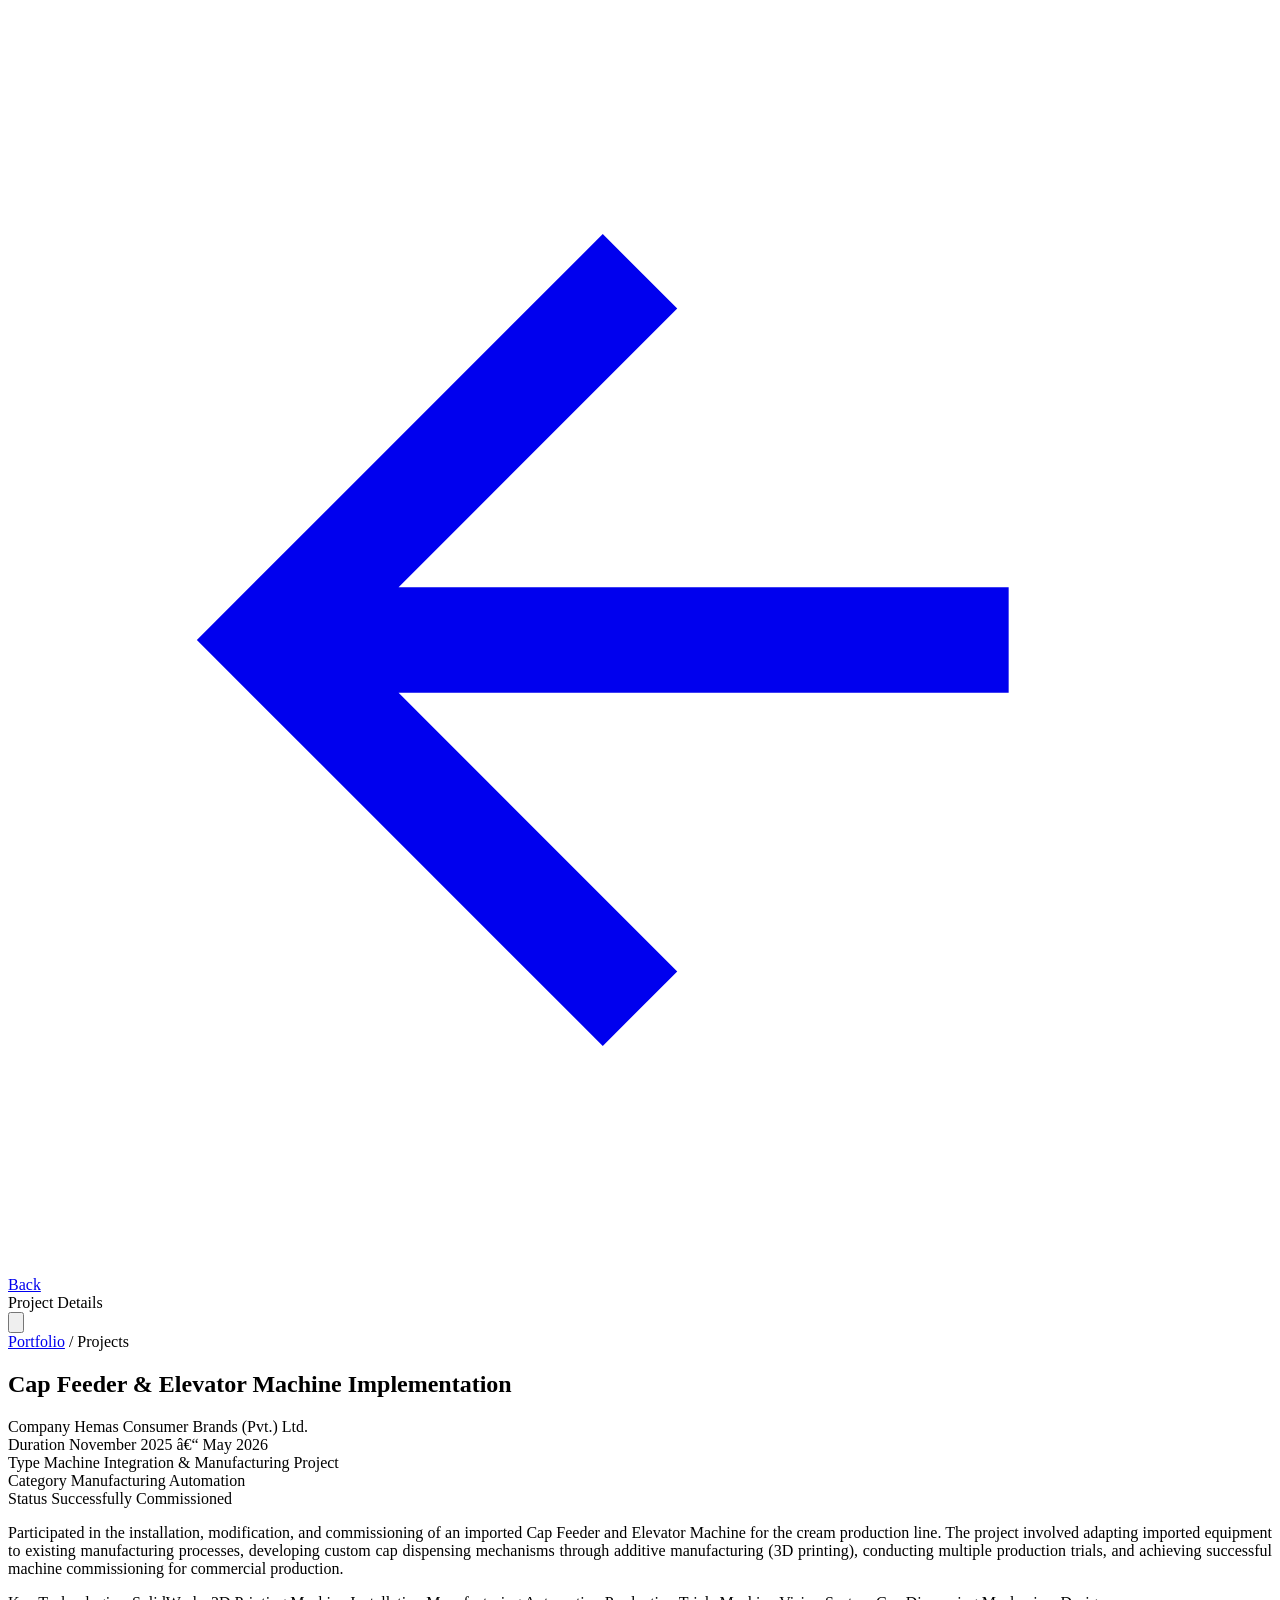
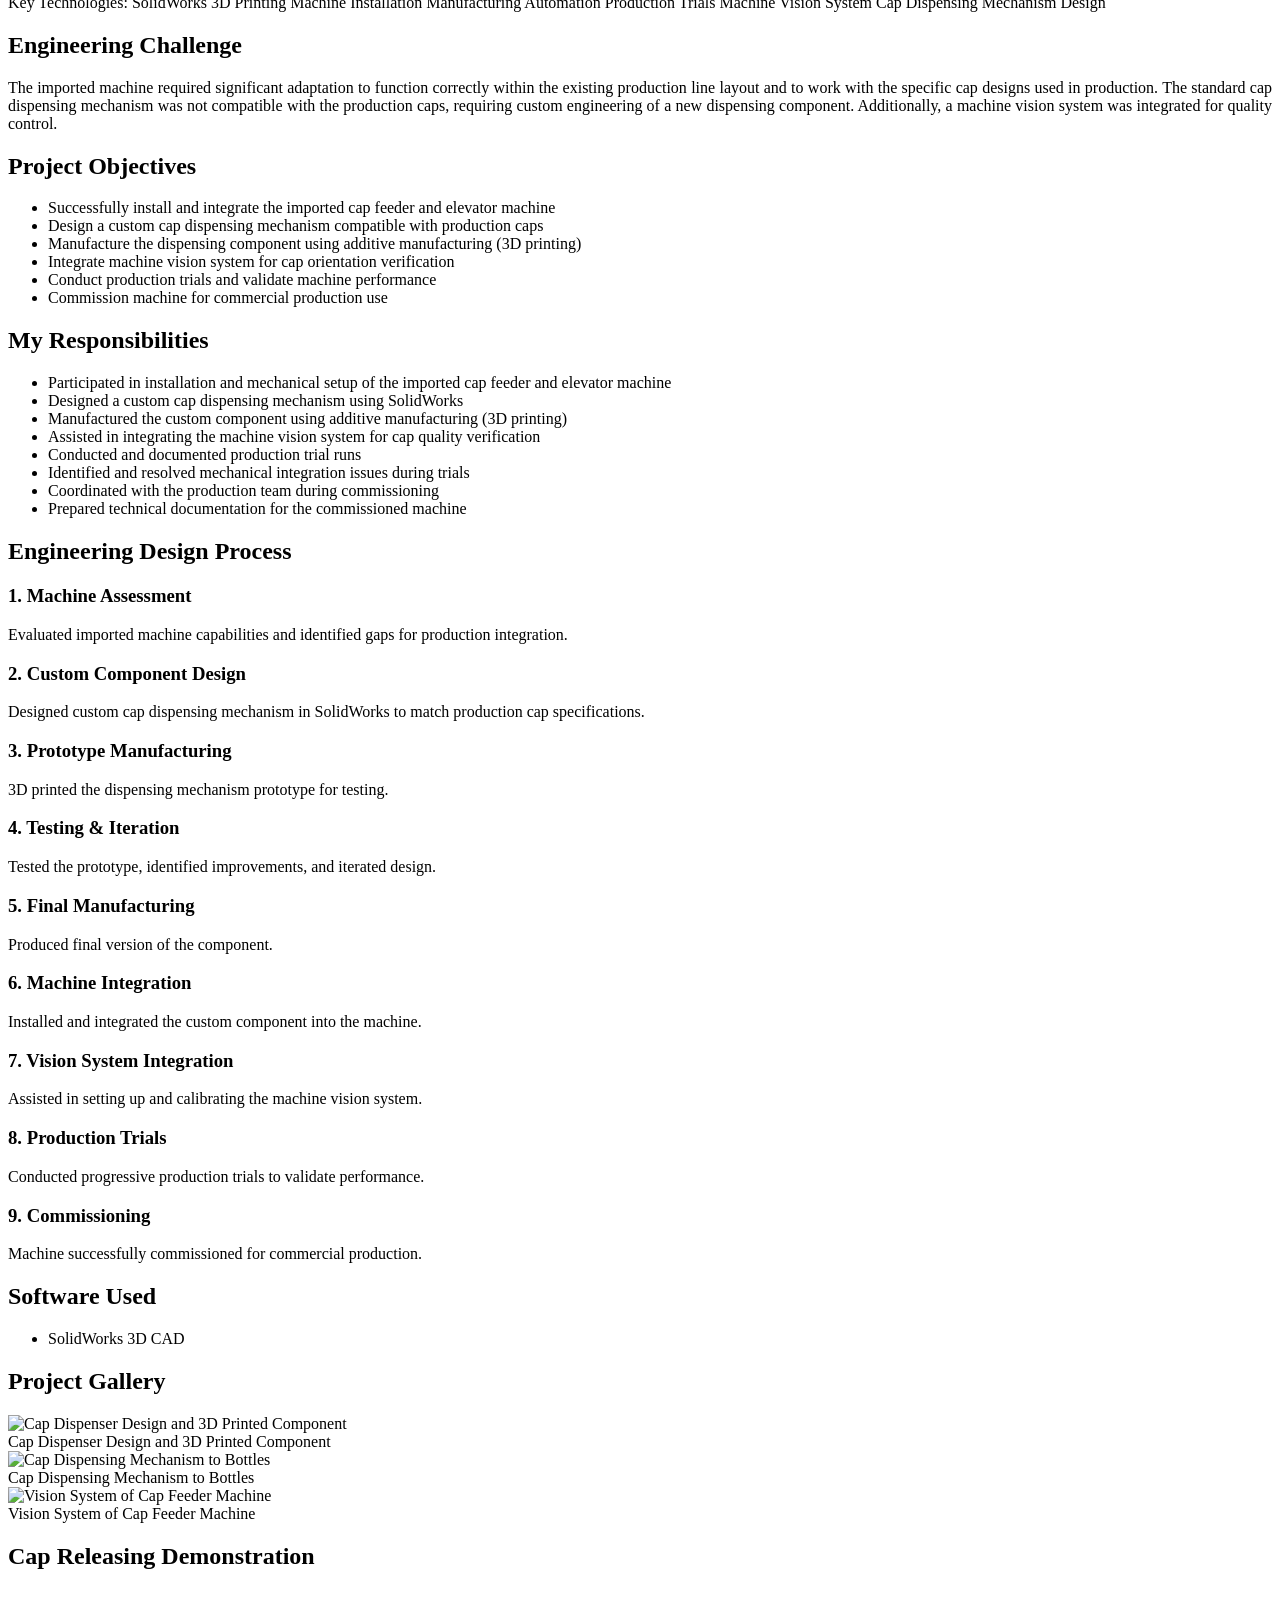
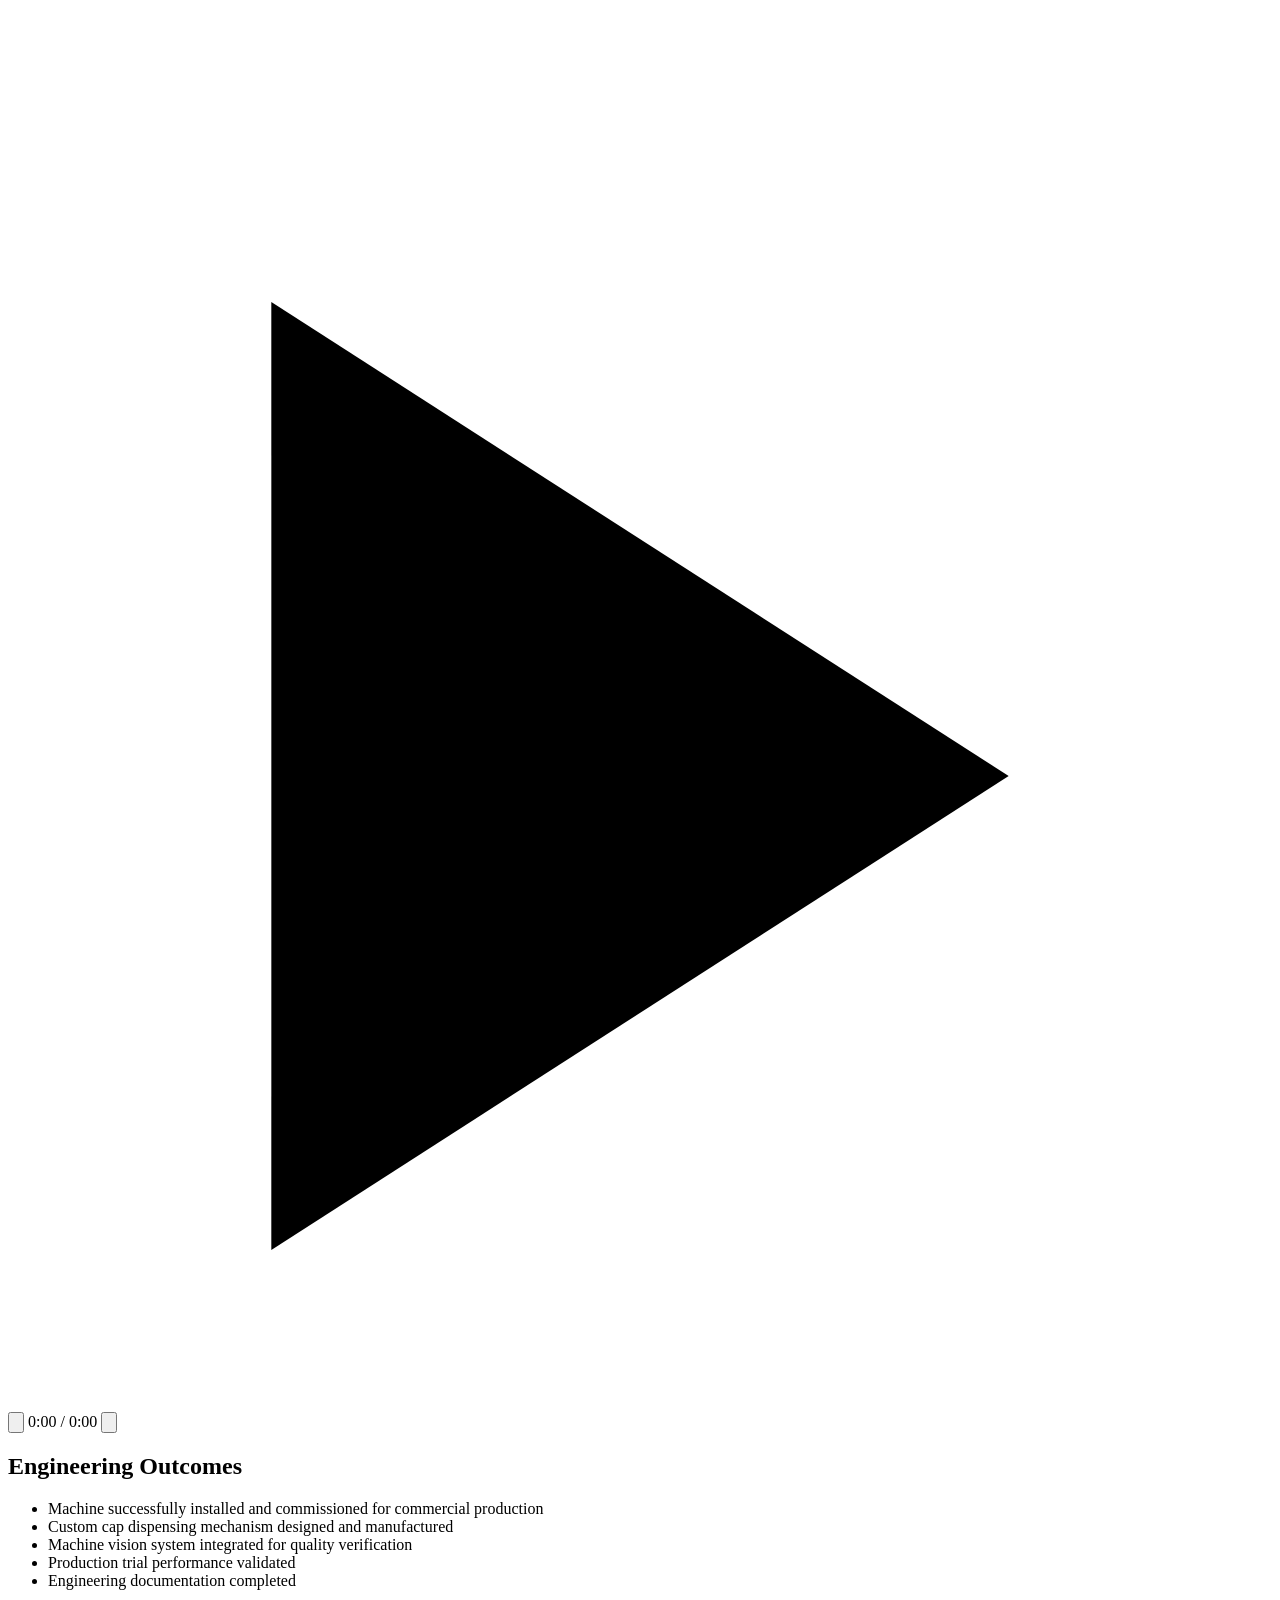
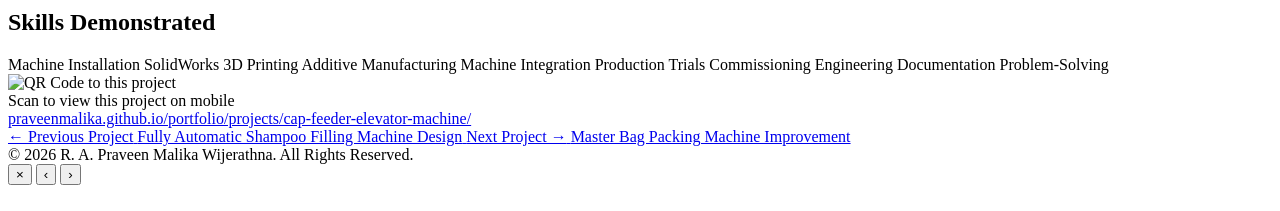
==== commit 0255e562: "Fix image paths to absolute /portfolio/, add conveyor-system-development page, add all View Full Pag" ====
--- a/projects/cap-feeder-elevator-machine/index.html
+++ b/projects/cap-feeder-elevator-machine/index.html
@@ -1,4 +1,4 @@
-<!DOCTYPE html>
+﻿<!DOCTYPE html>
 <html lang="en" data-theme="dark">
 <head>
   <meta charset="UTF-8">
@@ -10,14 +10,14 @@
   <meta property="og:url" content="https://praveenmalika.github.io/portfolio/projects/cap-feeder-elevator-machine/">
   <link rel="canonical" href="https://praveenmalika.github.io/portfolio/projects/cap-feeder-elevator-machine/">
   
-  <link rel="stylesheet" href="../../style.css">
-  <link rel="stylesheet" href="../project.css">
+  <link rel="stylesheet" href="/portfolio/style.css">
+  <link rel="stylesheet" href="/portfolio/projects/project.css">
 </head>
 <body>
 
   <!-- Topbar -->
   <header class="proj-page-topbar">
-    <a href="../../index.html" class="proj-back-btn" aria-label="Back to Portfolio">
+    <a href="/portfolio/" class="proj-back-btn" aria-label="Back to Portfolio">
       <svg xmlns="http://www.w3.org/2000/svg" viewBox="0 0 24 24" fill="none" stroke="currentColor" stroke-width="2"><path d="M19 12H5M12 19l-7-7 7-7"/></svg>
       <span>Back</span>
     </a>
@@ -38,7 +38,7 @@
     <section class="proj-hero">
       <div class="proj-hero-inner">
         <nav class="proj-hero-breadcrumb">
-          <a href="../../index.html">Portfolio</a> / <span>Projects</span>
+          <a href="/portfolio/">Portfolio</a> / <span>Projects</span>
         </nav>
         <h1 class="proj-hero-title">Cap Feeder & Elevator Machine Implementation</h1>
         
@@ -49,7 +49,7 @@
           </div>
           <div class="proj-hero-meta-item">
             <span class="proj-hero-meta-label">Duration</span>
-            <span class="proj-hero-meta-val">November 2025 – May 2026</span>
+            <span class="proj-hero-meta-val">November 2025 â€“ May 2026</span>
           </div>
           <div class="proj-hero-meta-item">
             <span class="proj-hero-meta-label">Type</span>
@@ -190,16 +190,16 @@
         <h2 class="proj-section-title">Project Gallery</h2>
         <div class="proj-section-body">
           <div class="proj-gallery cols-3">
-            <div class="proj-gallery-item" data-src="../../cf1.jpg" data-caption="Cap Dispenser Design and 3D Printed Component">
-              <img src="../../cf1.jpg" alt="Cap Dispenser Design and 3D Printed Component" loading="lazy">
+            <div class="proj-gallery-item" data-src="/portfolio/cf1.jpg" data-caption="Cap Dispenser Design and 3D Printed Component">
+              <img src="/portfolio/cf1.jpg" alt="Cap Dispenser Design and 3D Printed Component" loading="lazy">
               <div class="proj-gallery-cap">Cap Dispenser Design and 3D Printed Component</div>
             </div>
-            <div class="proj-gallery-item" data-src="../../cf2.png" data-caption="Cap Dispensing Mechanism to Bottles">
-              <img src="../../cf2.png" alt="Cap Dispensing Mechanism to Bottles" loading="lazy">
+            <div class="proj-gallery-item" data-src="/portfolio/cf2.png" data-caption="Cap Dispensing Mechanism to Bottles">
+              <img src="/portfolio/cf2.png" alt="Cap Dispensing Mechanism to Bottles" loading="lazy">
               <div class="proj-gallery-cap">Cap Dispensing Mechanism to Bottles</div>
             </div>
-            <div class="proj-gallery-item" data-src="../../cf3.jpg" data-caption="Vision System of Cap Feeder Machine">
-              <img src="../../cf3.jpg" alt="Vision System of Cap Feeder Machine" loading="lazy">
+            <div class="proj-gallery-item" data-src="/portfolio/cf3.jpg" data-caption="Vision System of Cap Feeder Machine">
+              <img src="/portfolio/cf3.jpg" alt="Vision System of Cap Feeder Machine" loading="lazy">
               <div class="proj-gallery-cap">Vision System of Cap Feeder Machine</div>
             </div>
           </div>
@@ -212,7 +212,7 @@
         <div class="proj-section-body">
           <div class="proj-video-wrap">
             <video preload="metadata" aria-label="Cap Releasing Demonstration Video">
-              <source src="../../cfvideo.mp4" type="video/mp4" />
+              <source src="/portfolio/cfvideo.mp4" type="video/mp4" />
               Your browser does not support HTML5 video.
             </video>
             <div class="vp-play-overlay" role="button" aria-label="Play video" tabindex="0">
@@ -312,6 +312,7 @@
     </div>
   </div>
 
-  <script src="../project.js"></script>
+  <script src="/portfolio/projects/project.js"></script>
 </body>
 </html>
+
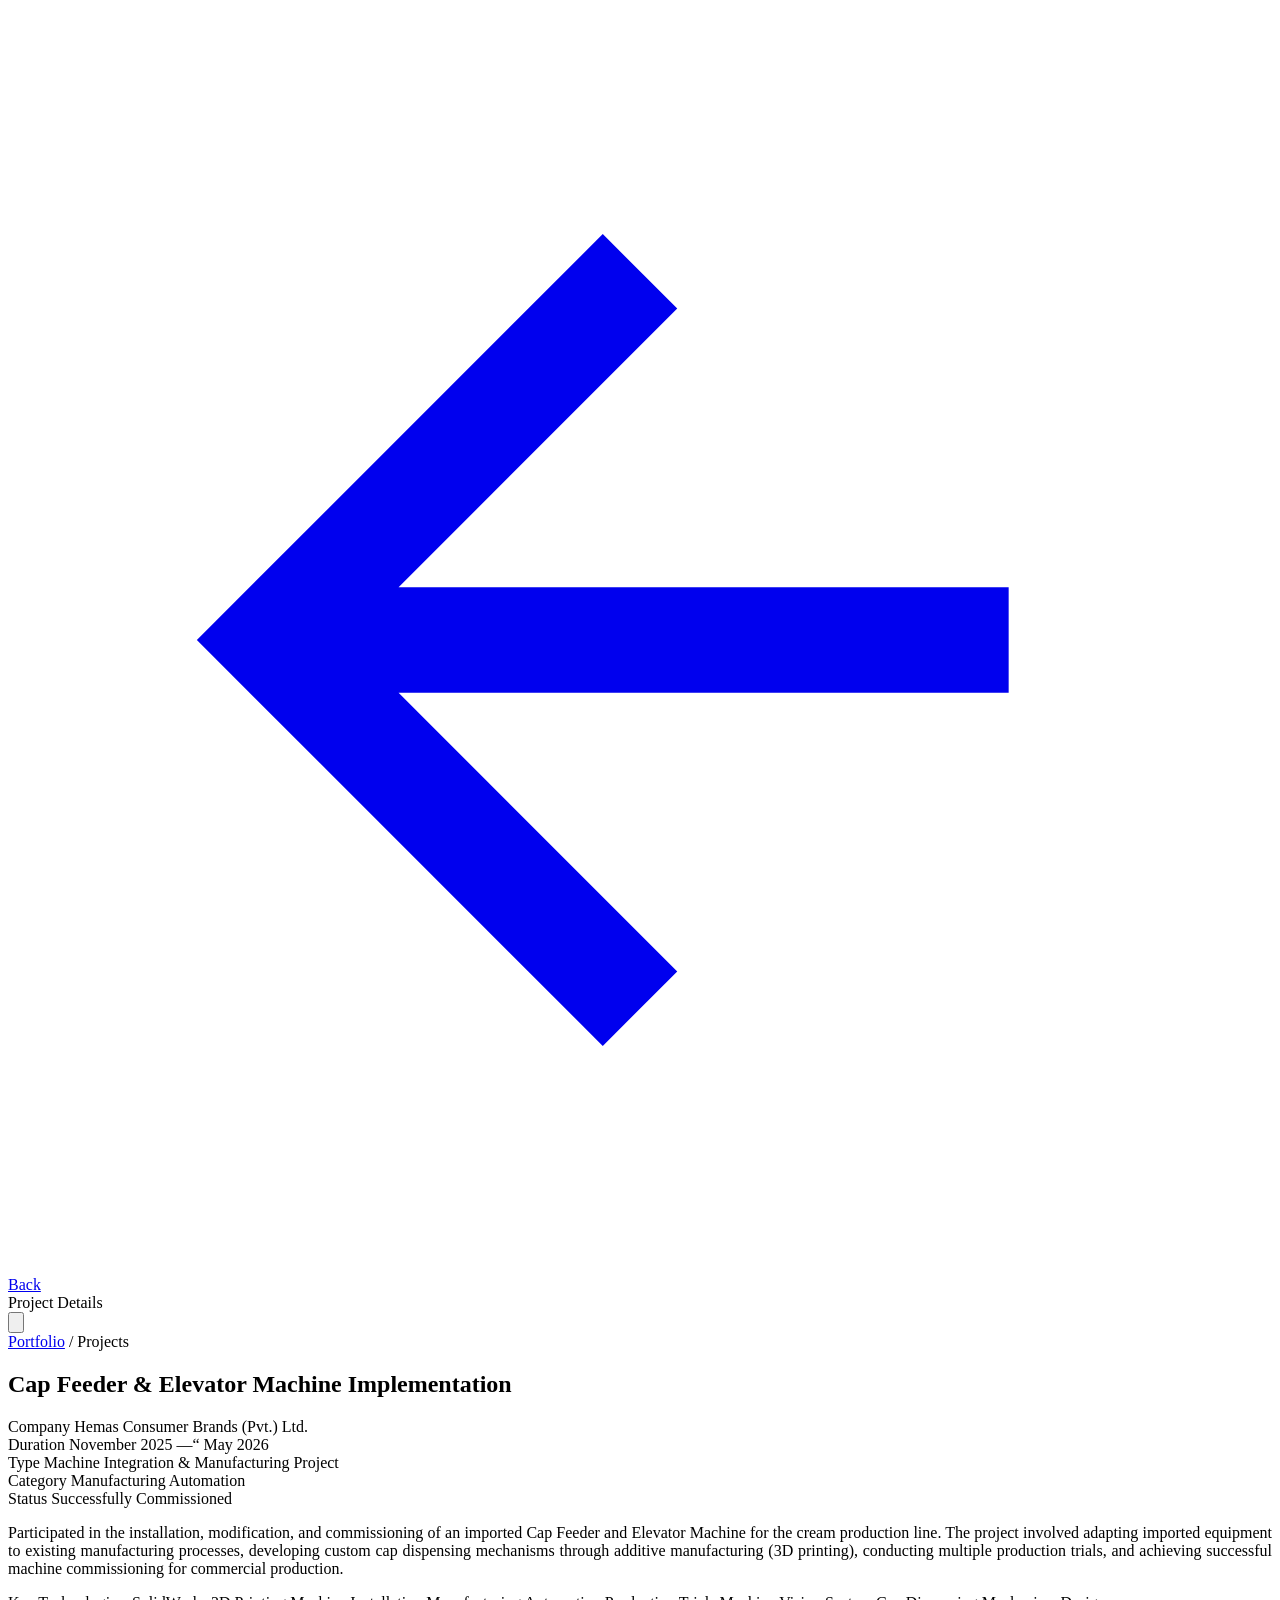
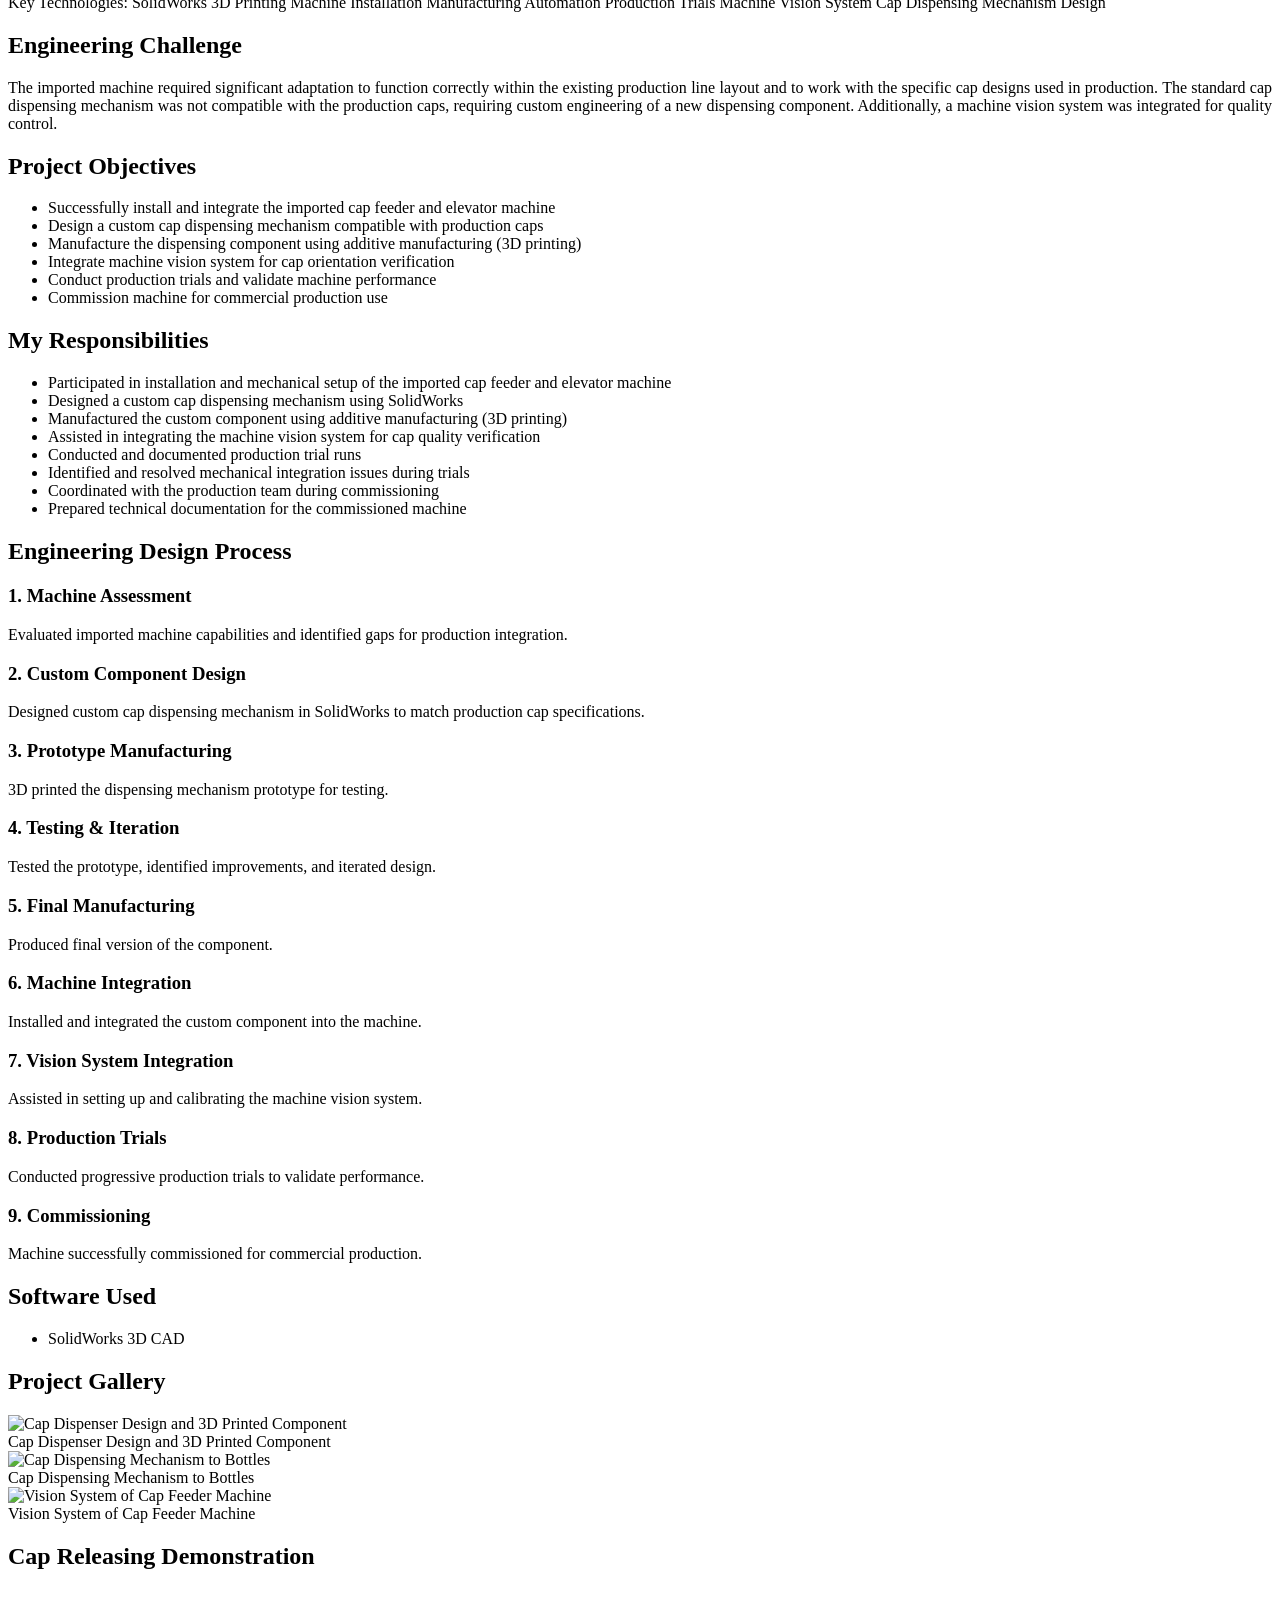
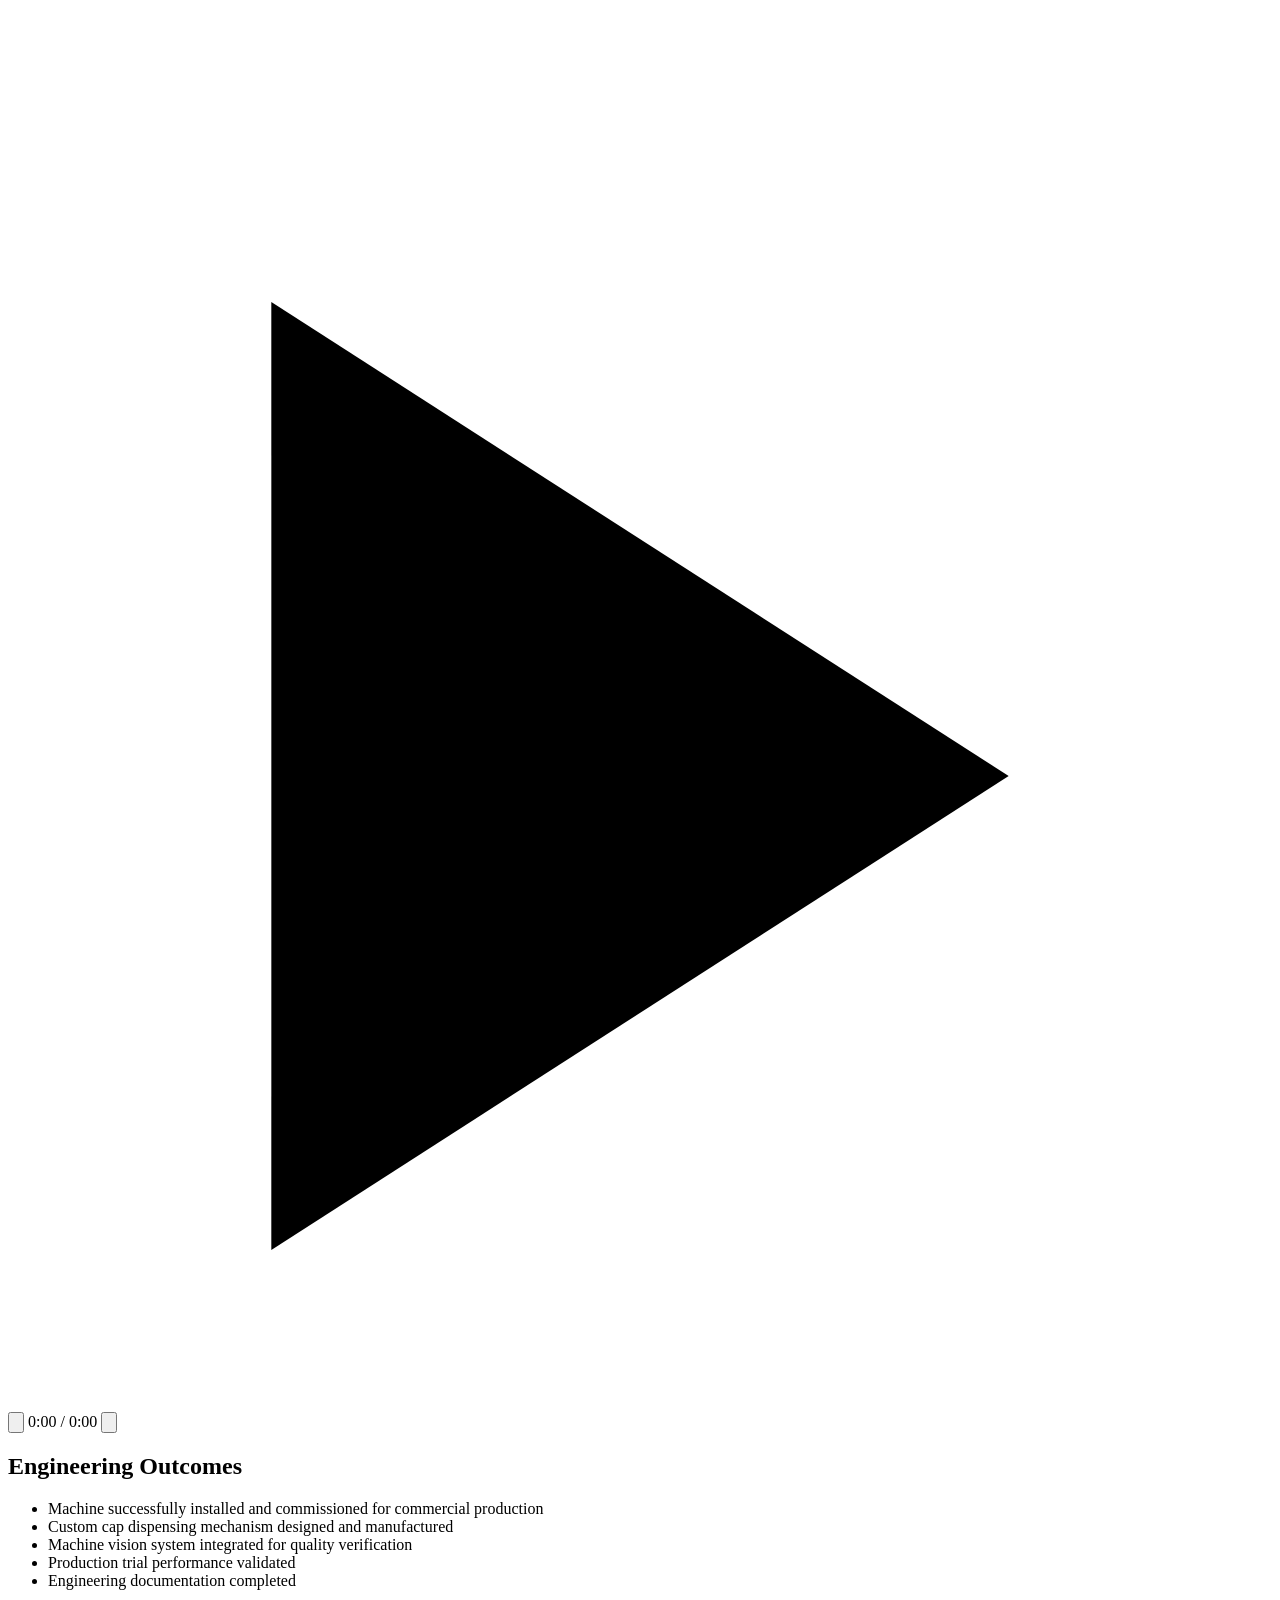
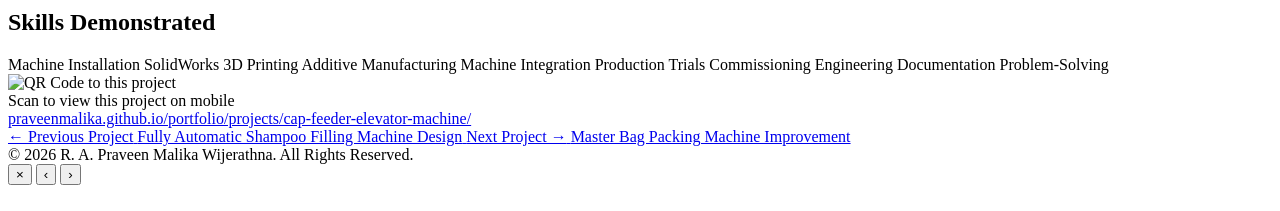
==== commit e53f1772: "Fix encoding corruption in all project pages - replace garbled em-dashes with &mdash;" ====
--- a/projects/cap-feeder-elevator-machine/index.html
+++ b/projects/cap-feeder-elevator-machine/index.html
@@ -1,4 +1,4 @@
-﻿<!DOCTYPE html>
+<!DOCTYPE html>
 <html lang="en" data-theme="dark">
 <head>
   <meta charset="UTF-8">
@@ -49,7 +49,7 @@
           </div>
           <div class="proj-hero-meta-item">
             <span class="proj-hero-meta-label">Duration</span>
-            <span class="proj-hero-meta-val">November 2025 â€“ May 2026</span>
+            <span class="proj-hero-meta-val">November 2025 &mdash;“ May 2026</span>
           </div>
           <div class="proj-hero-meta-item">
             <span class="proj-hero-meta-label">Type</span>
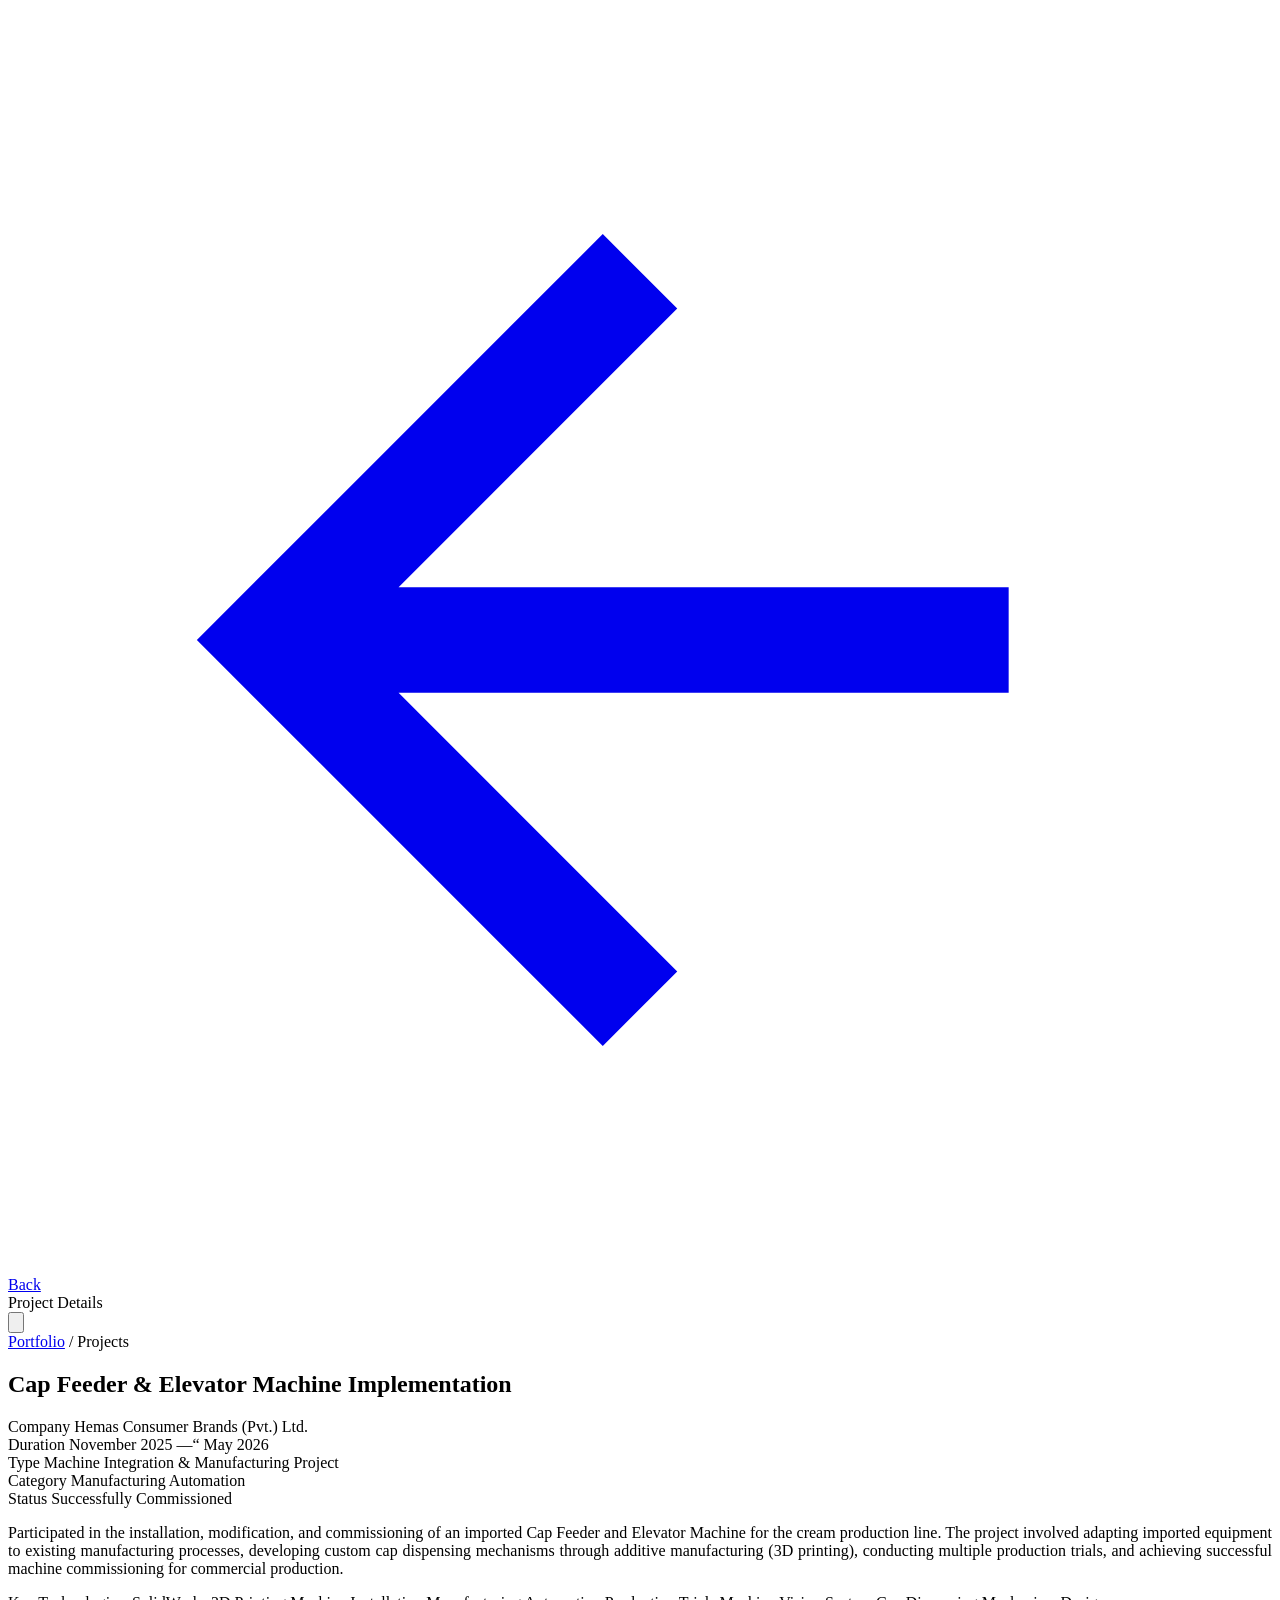
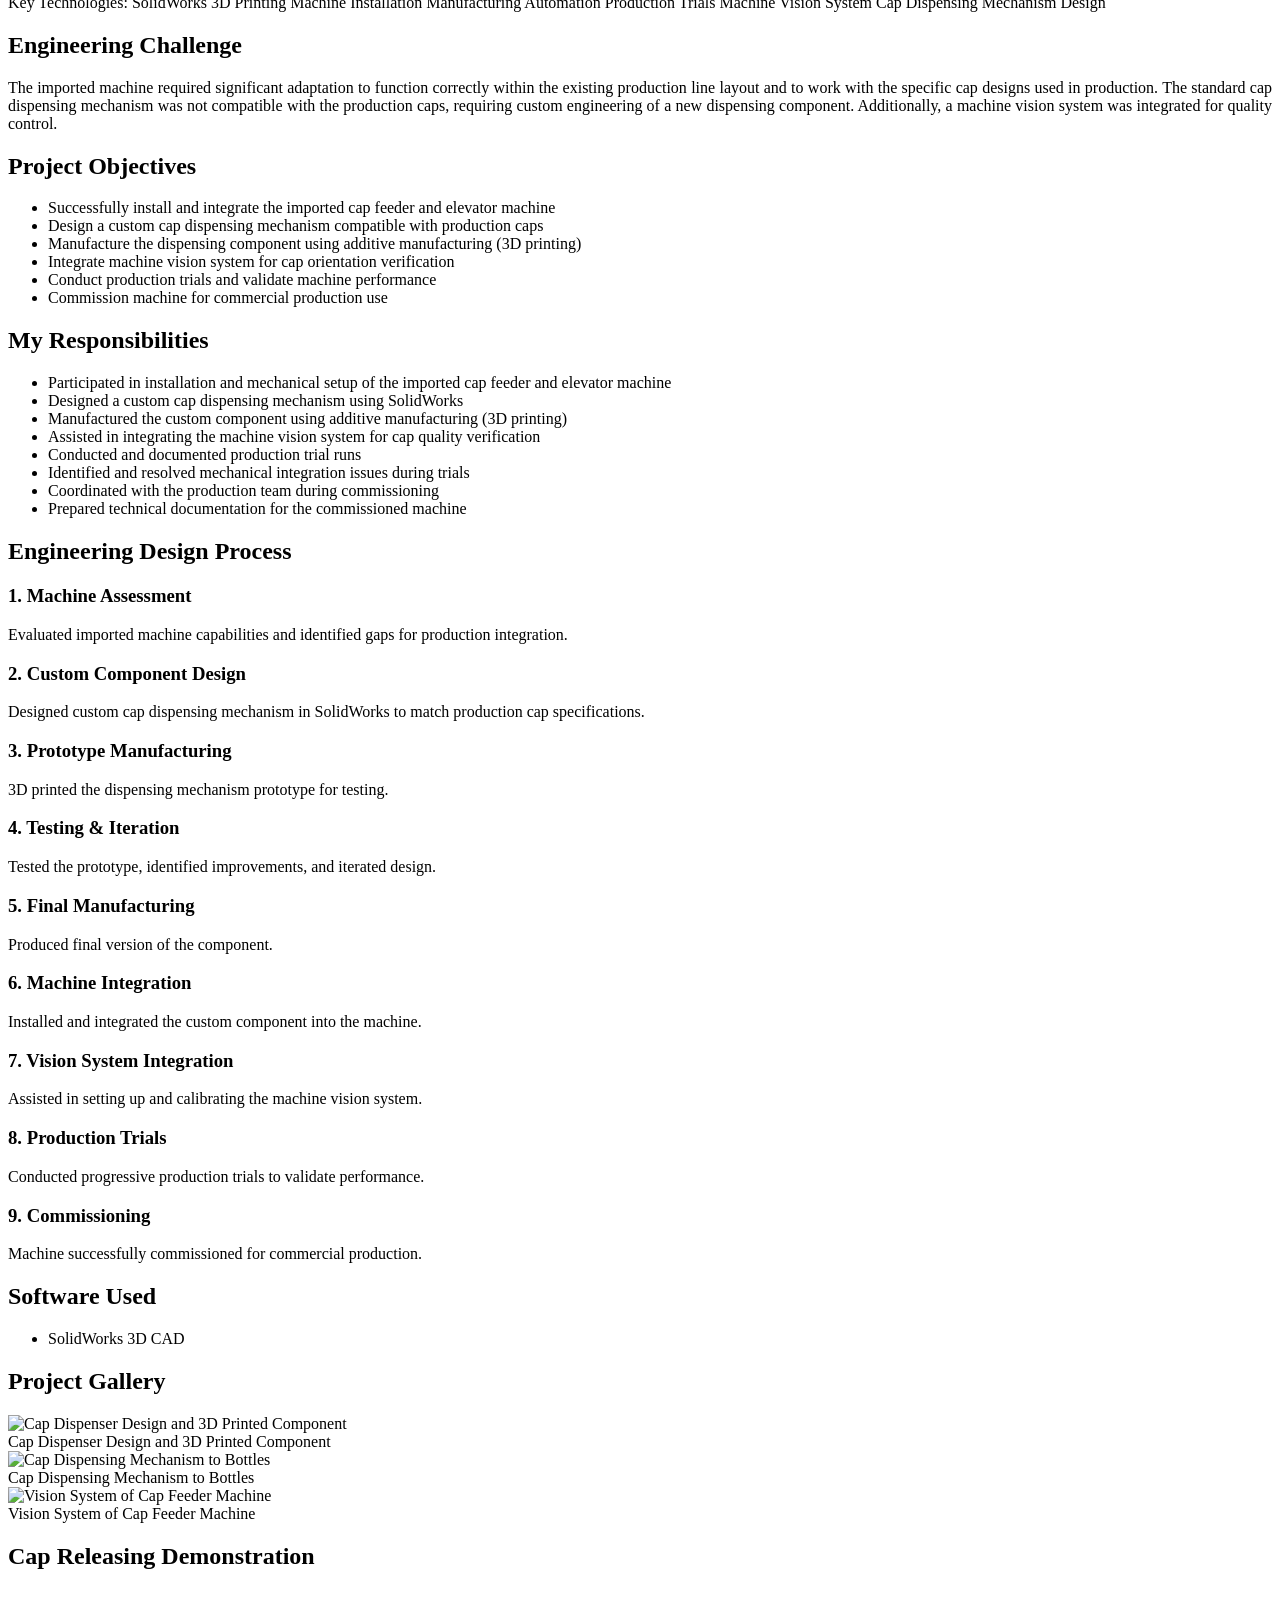
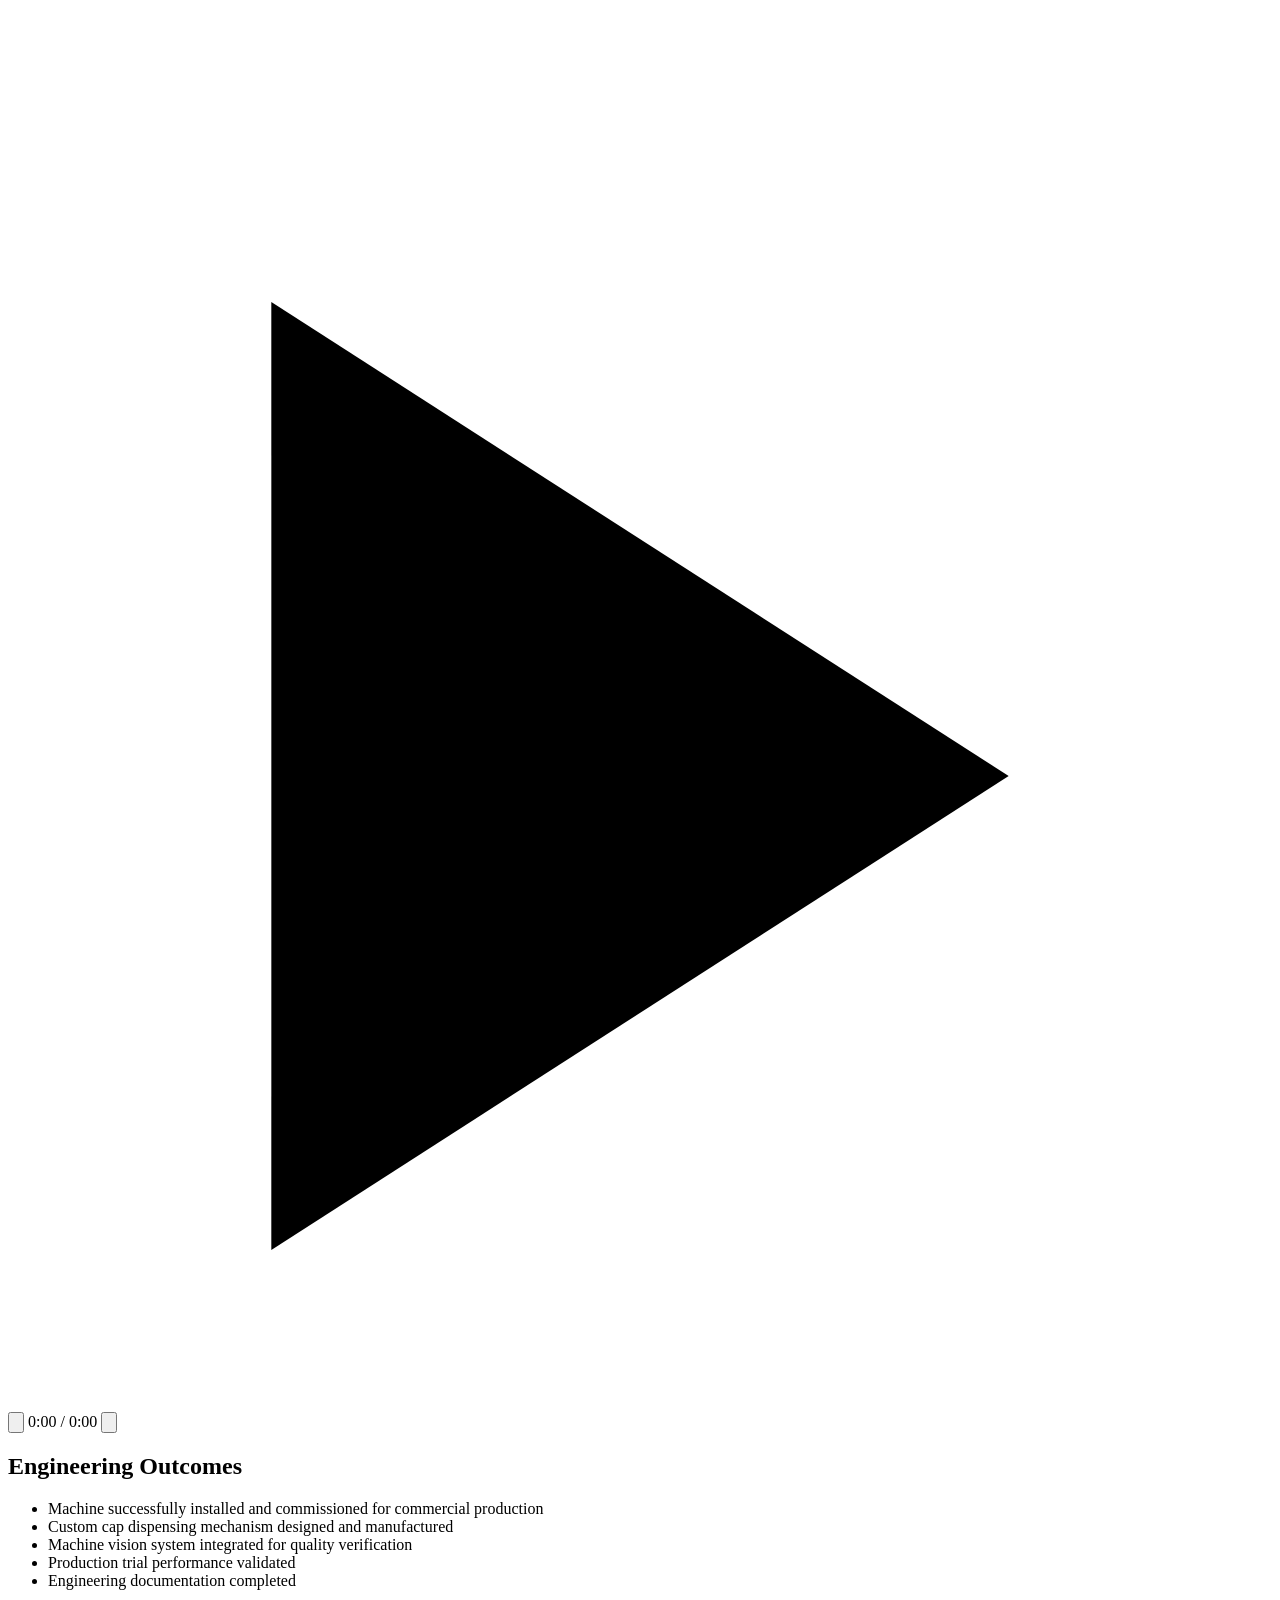
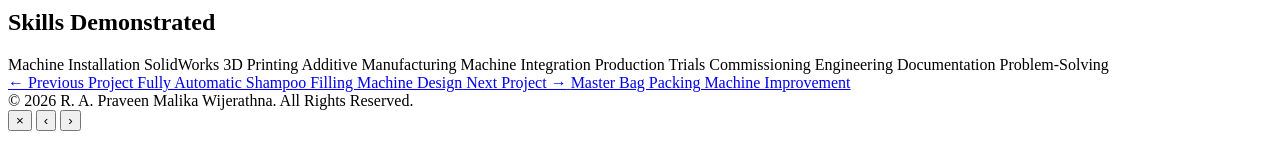
==== commit 8c33a42f: "Remove QR code section from all project pages" ====
--- a/projects/cap-feeder-elevator-machine/index.html
+++ b/projects/cap-feeder-elevator-machine/index.html
@@ -273,12 +273,7 @@
       
     </div>
 
-    <!-- QR Section -->
-    <section class="proj-qr-section reveal">
-      <img class="proj-qr-img" src="https://api.qrserver.com/v1/create-qr-code/?size=130x130&data=https://praveenmalika.github.io/portfolio/projects/cap-feeder-elevator-machine/" alt="QR Code to this project">
-      <div class="proj-qr-text">Scan to view this project on mobile</div>
-      <a class="proj-qr-url" href="https://praveenmalika.github.io/portfolio/projects/cap-feeder-elevator-machine/" target="_blank">praveenmalika.github.io/portfolio/projects/cap-feeder-elevator-machine/</a>
-    </section>
+    
 
     <!-- Navigation -->
     <nav class="proj-nav-section reveal">
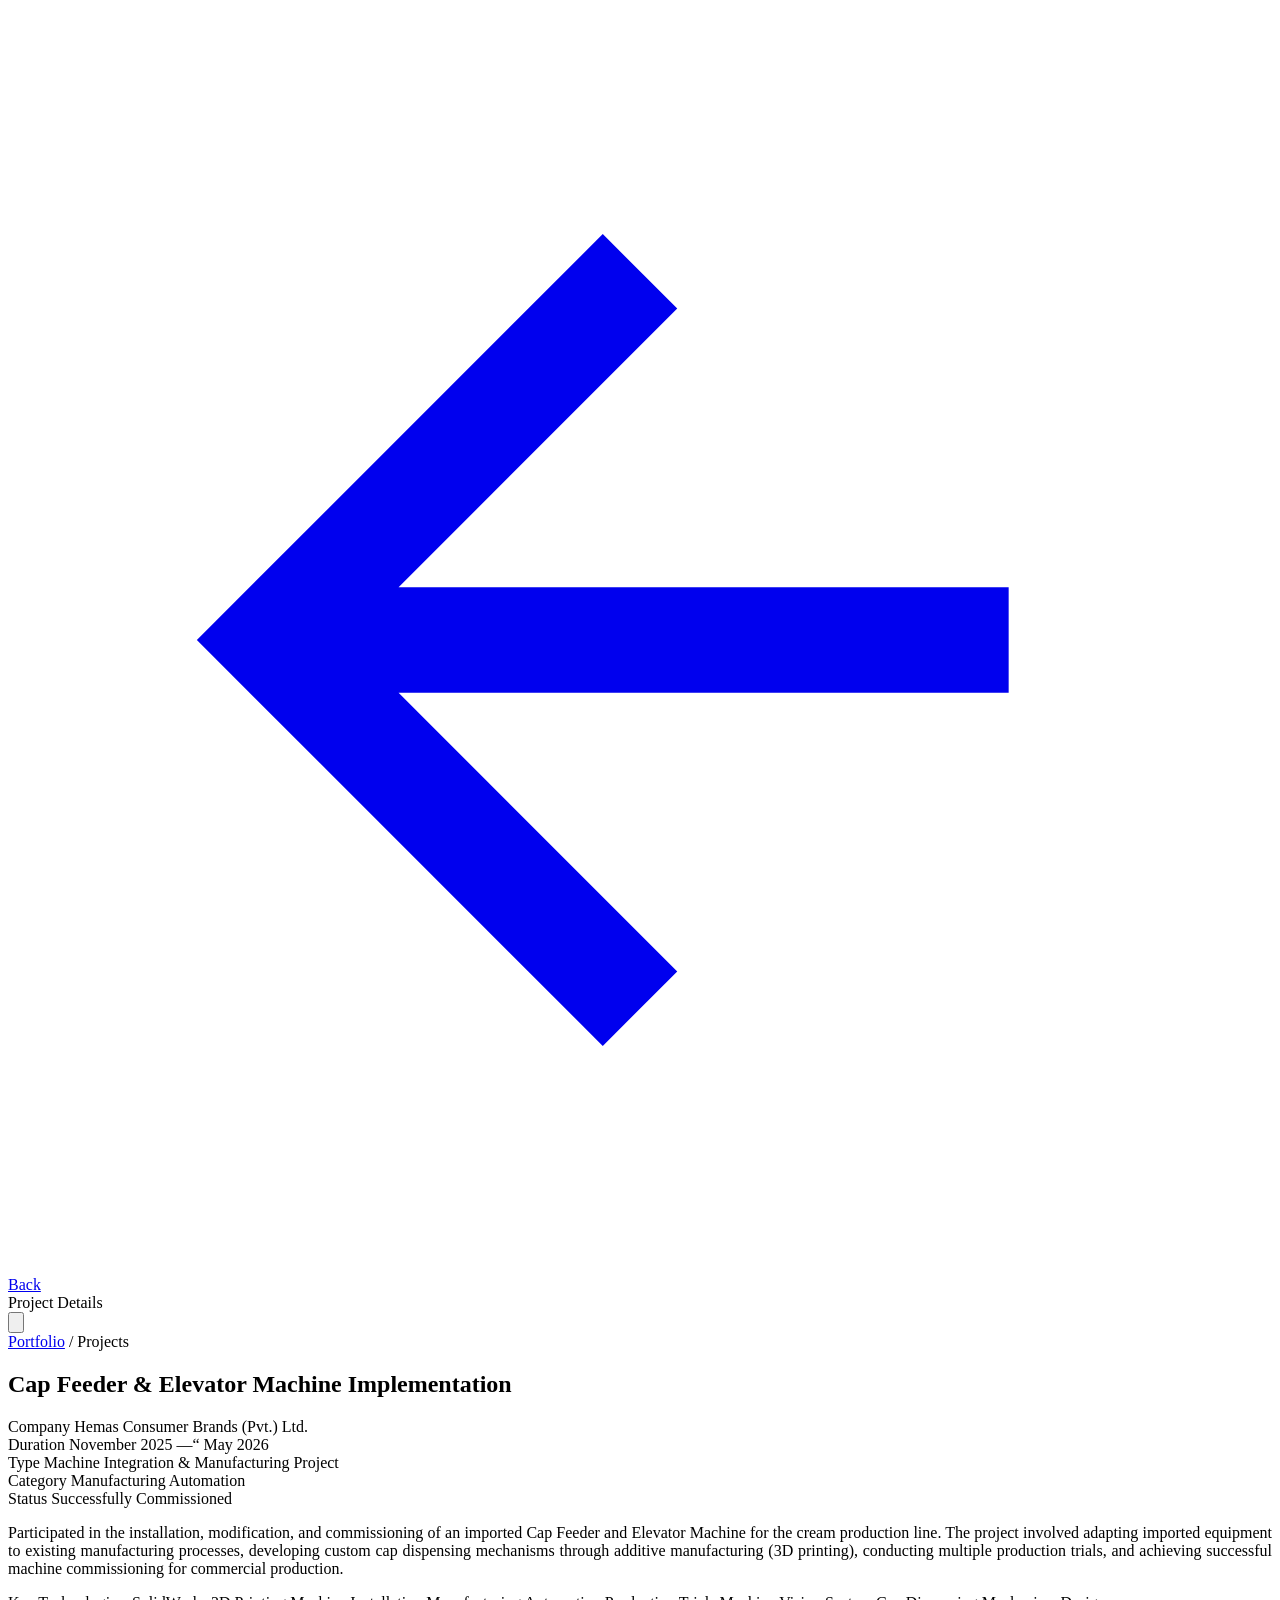
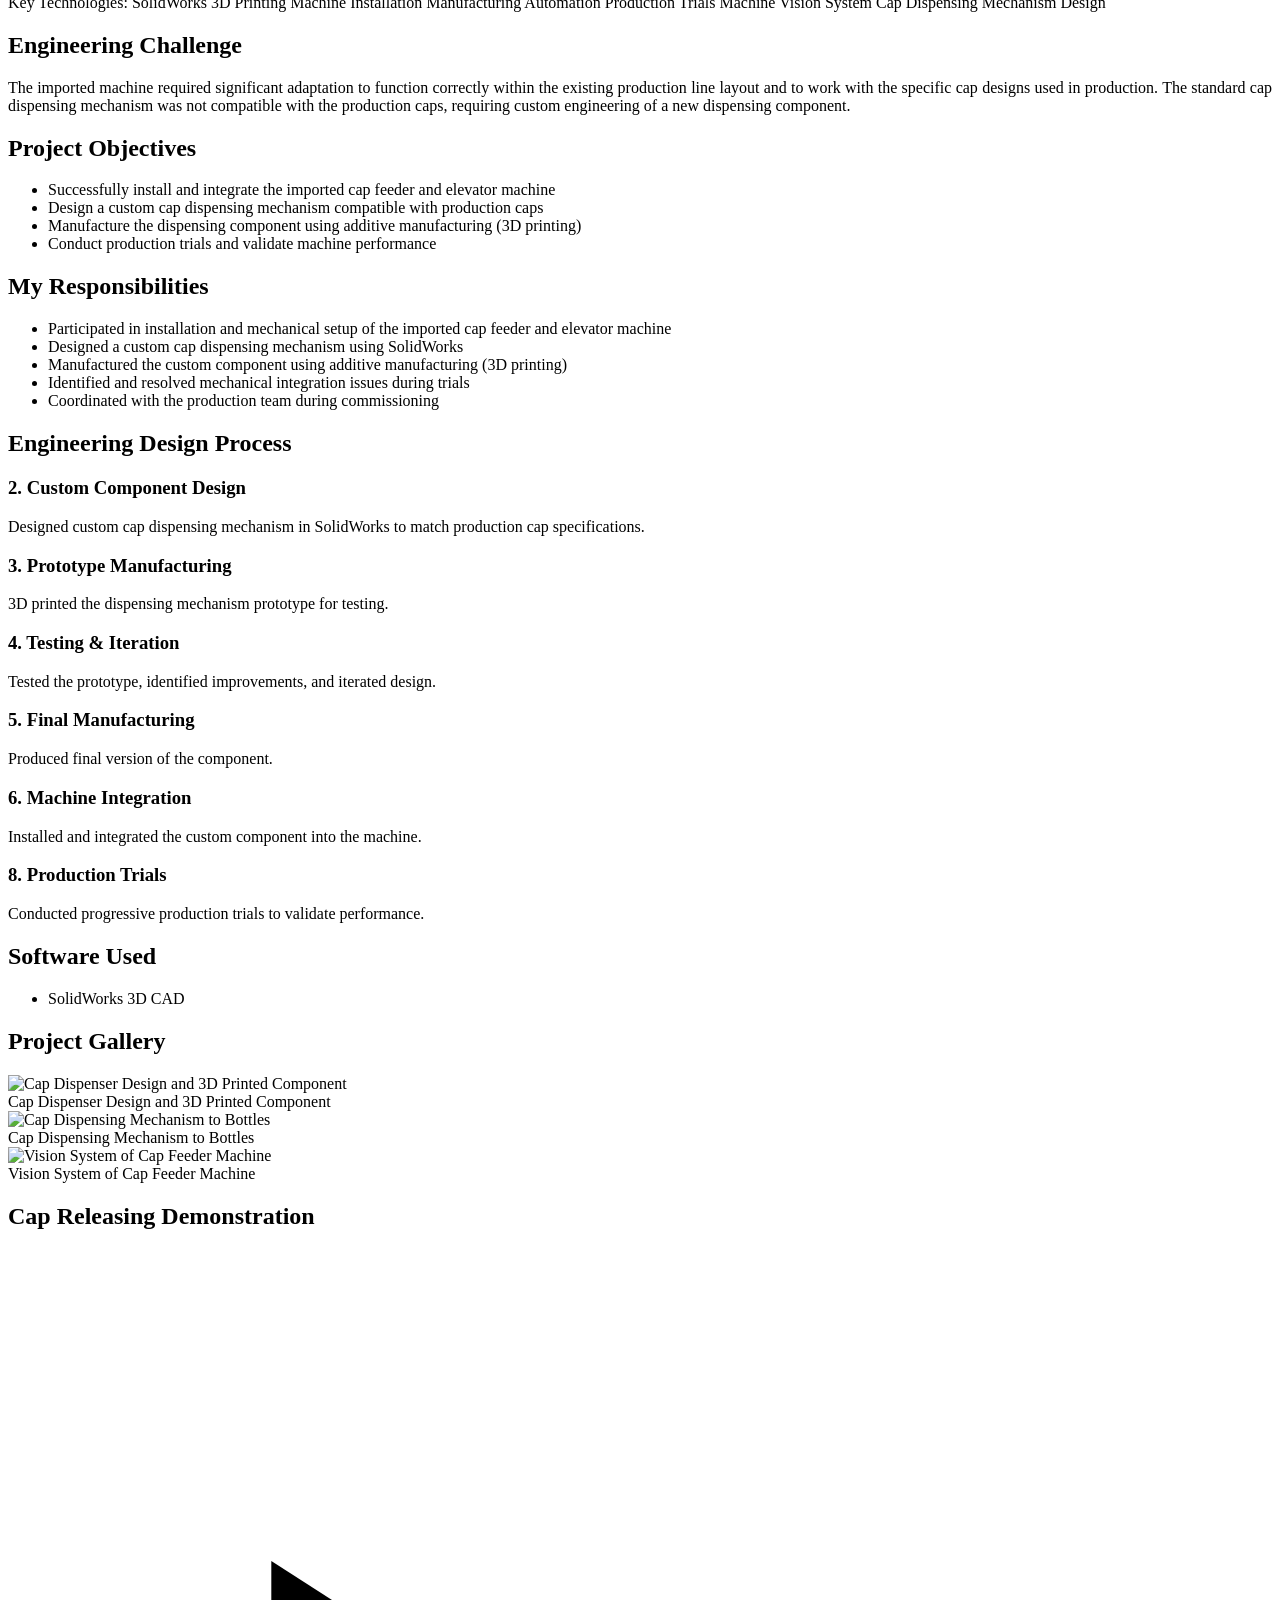
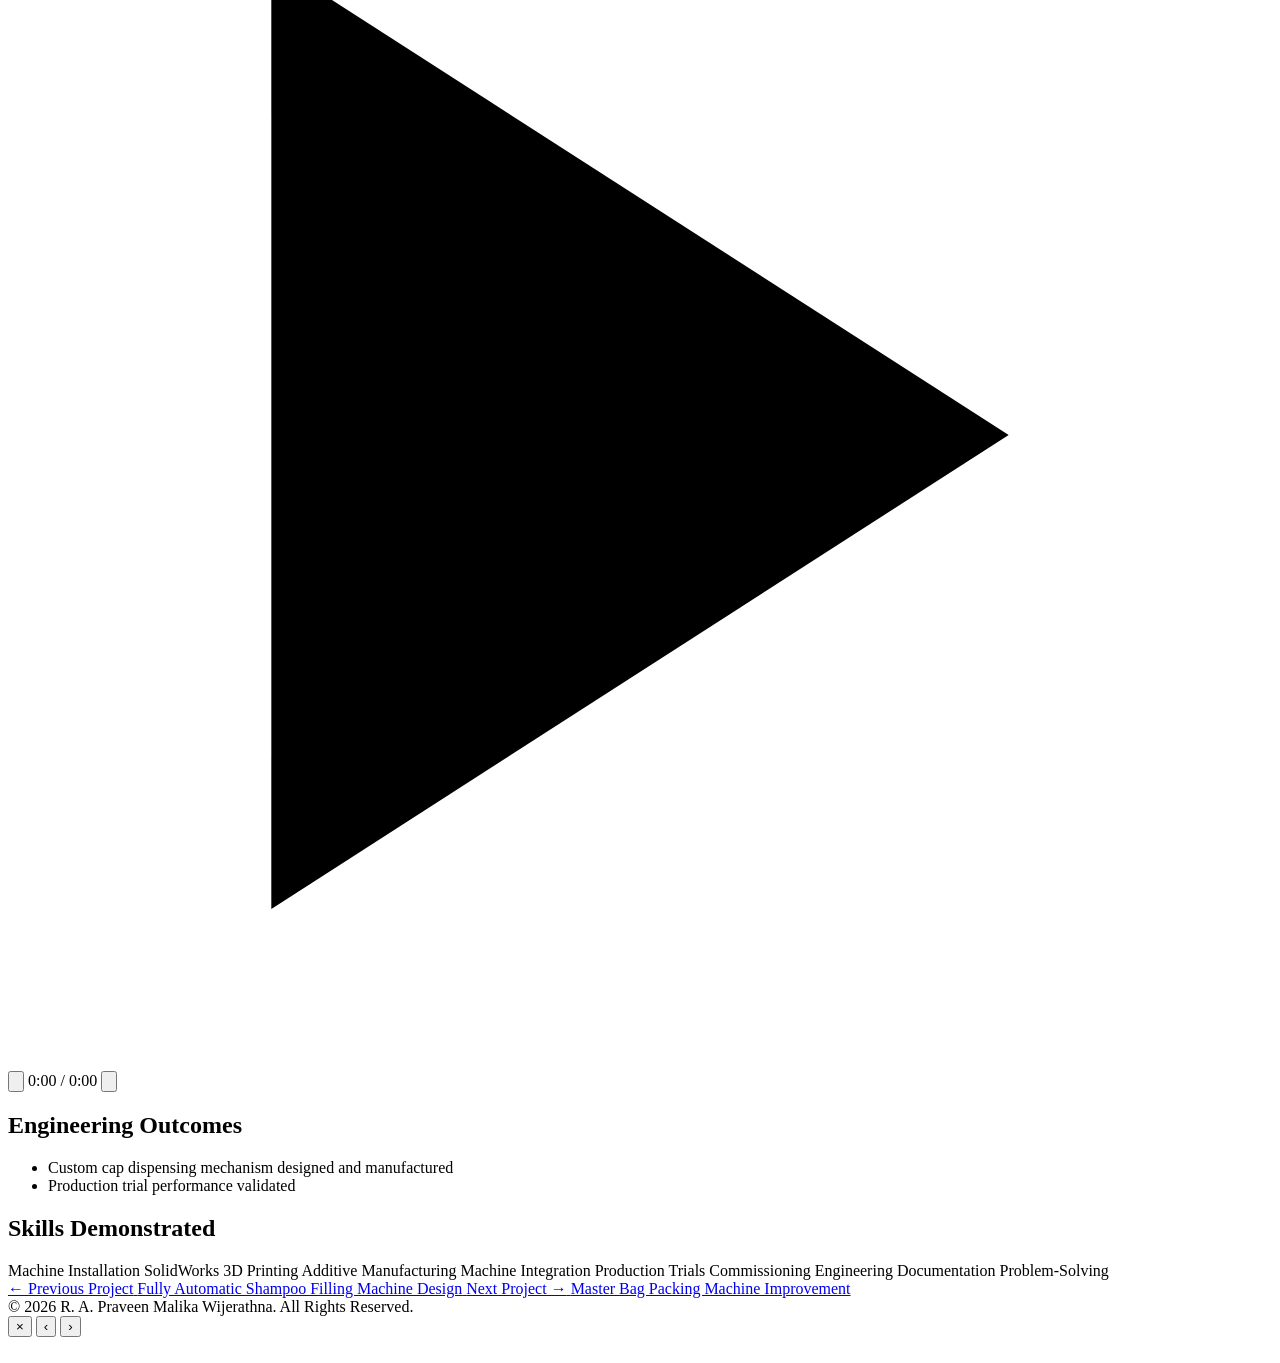
==== commit 8a348200: "Remove vision system and commissioning related text from Cap Feeder project" ====
--- a/projects/cap-feeder-elevator-machine/index.html
+++ b/projects/cap-feeder-elevator-machine/index.html
@@ -93,7 +93,7 @@
         <h2 class="proj-section-title">Engineering Challenge</h2>
         <div class="proj-section-body">
           <p style="text-align:justify">
-            The imported machine required significant adaptation to function correctly within the existing production line layout and to work with the specific cap designs used in production. The standard cap dispensing mechanism was not compatible with the production caps, requiring custom engineering of a new dispensing component. Additionally, a machine vision system was integrated for quality control.
+            The imported machine required significant adaptation to function correctly within the existing production line layout and to work with the specific cap designs used in production. The standard cap dispensing mechanism was not compatible with the production caps, requiring custom engineering of a new dispensing component.
           </p>
         </div>
       </div>
@@ -106,9 +106,9 @@
             <li>Successfully install and integrate the imported cap feeder and elevator machine</li>
             <li>Design a custom cap dispensing mechanism compatible with production caps</li>
             <li>Manufacture the dispensing component using additive manufacturing (3D printing)</li>
-            <li>Integrate machine vision system for cap orientation verification</li>
+
             <li>Conduct production trials and validate machine performance</li>
-            <li>Commission machine for commercial production use</li>
+
           </ul>
         </div>
       </div>
@@ -121,11 +121,11 @@
             <li>Participated in installation and mechanical setup of the imported cap feeder and elevator machine</li>
             <li>Designed a custom cap dispensing mechanism using SolidWorks</li>
             <li>Manufactured the custom component using additive manufacturing (3D printing)</li>
-            <li>Assisted in integrating the machine vision system for cap quality verification</li>
-            <li>Conducted and documented production trial runs</li>
+
+
             <li>Identified and resolved mechanical integration issues during trials</li>
             <li>Coordinated with the production team during commissioning</li>
-            <li>Prepared technical documentation for the commissioned machine</li>
+
           </ul>
         </div>
       </div>
@@ -135,10 +135,7 @@
         <h2 class="proj-section-title">Engineering Design Process</h2>
         <div class="proj-section-body">
           <div class="proj-outcomes-grid">
-            <div class="proj-outcome-card">
-              <h3>1. Machine Assessment</h3>
-              <p>Evaluated imported machine capabilities and identified gaps for production integration.</p>
-            </div>
+
             <div class="proj-outcome-card">
               <h3>2. Custom Component Design</h3>
               <p>Designed custom cap dispensing mechanism in SolidWorks to match production cap specifications.</p>
@@ -159,18 +156,12 @@
               <h3>6. Machine Integration</h3>
               <p>Installed and integrated the custom component into the machine.</p>
             </div>
-            <div class="proj-outcome-card">
-              <h3>7. Vision System Integration</h3>
-              <p>Assisted in setting up and calibrating the machine vision system.</p>
-            </div>
+
             <div class="proj-outcome-card">
               <h3>8. Production Trials</h3>
               <p>Conducted progressive production trials to validate performance.</p>
             </div>
-            <div class="proj-outcome-card">
-              <h3>9. Commissioning</h3>
-              <p>Machine successfully commissioned for commercial production.</p>
-            </div>
+
           </div>
         </div>
       </div>
@@ -244,11 +235,11 @@
         <h2 class="proj-section-title">Engineering Outcomes</h2>
         <div class="proj-section-body">
           <ul class="proj-list">
-            <li>Machine successfully installed and commissioned for commercial production</li>
+
             <li>Custom cap dispensing mechanism designed and manufactured</li>
-            <li>Machine vision system integrated for quality verification</li>
+
             <li>Production trial performance validated</li>
-            <li>Engineering documentation completed</li>
+
           </ul>
         </div>
       </div>
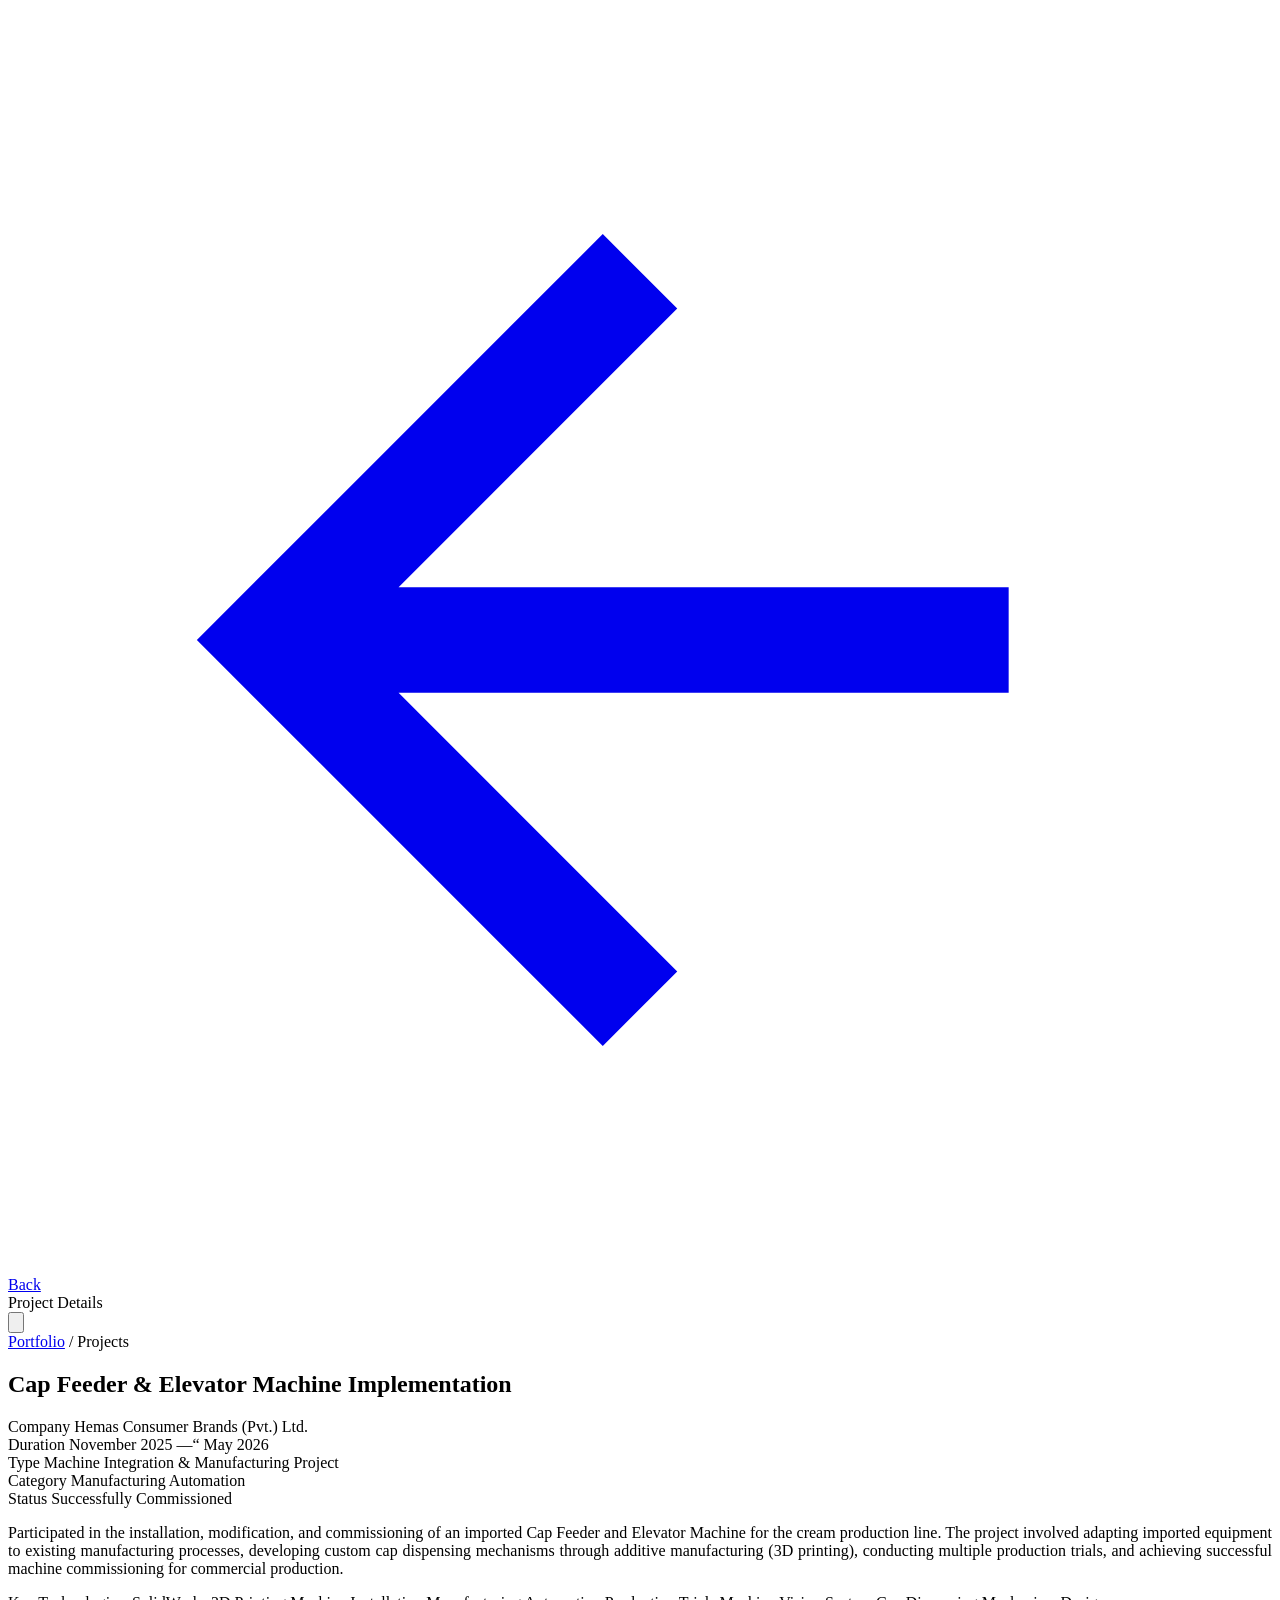
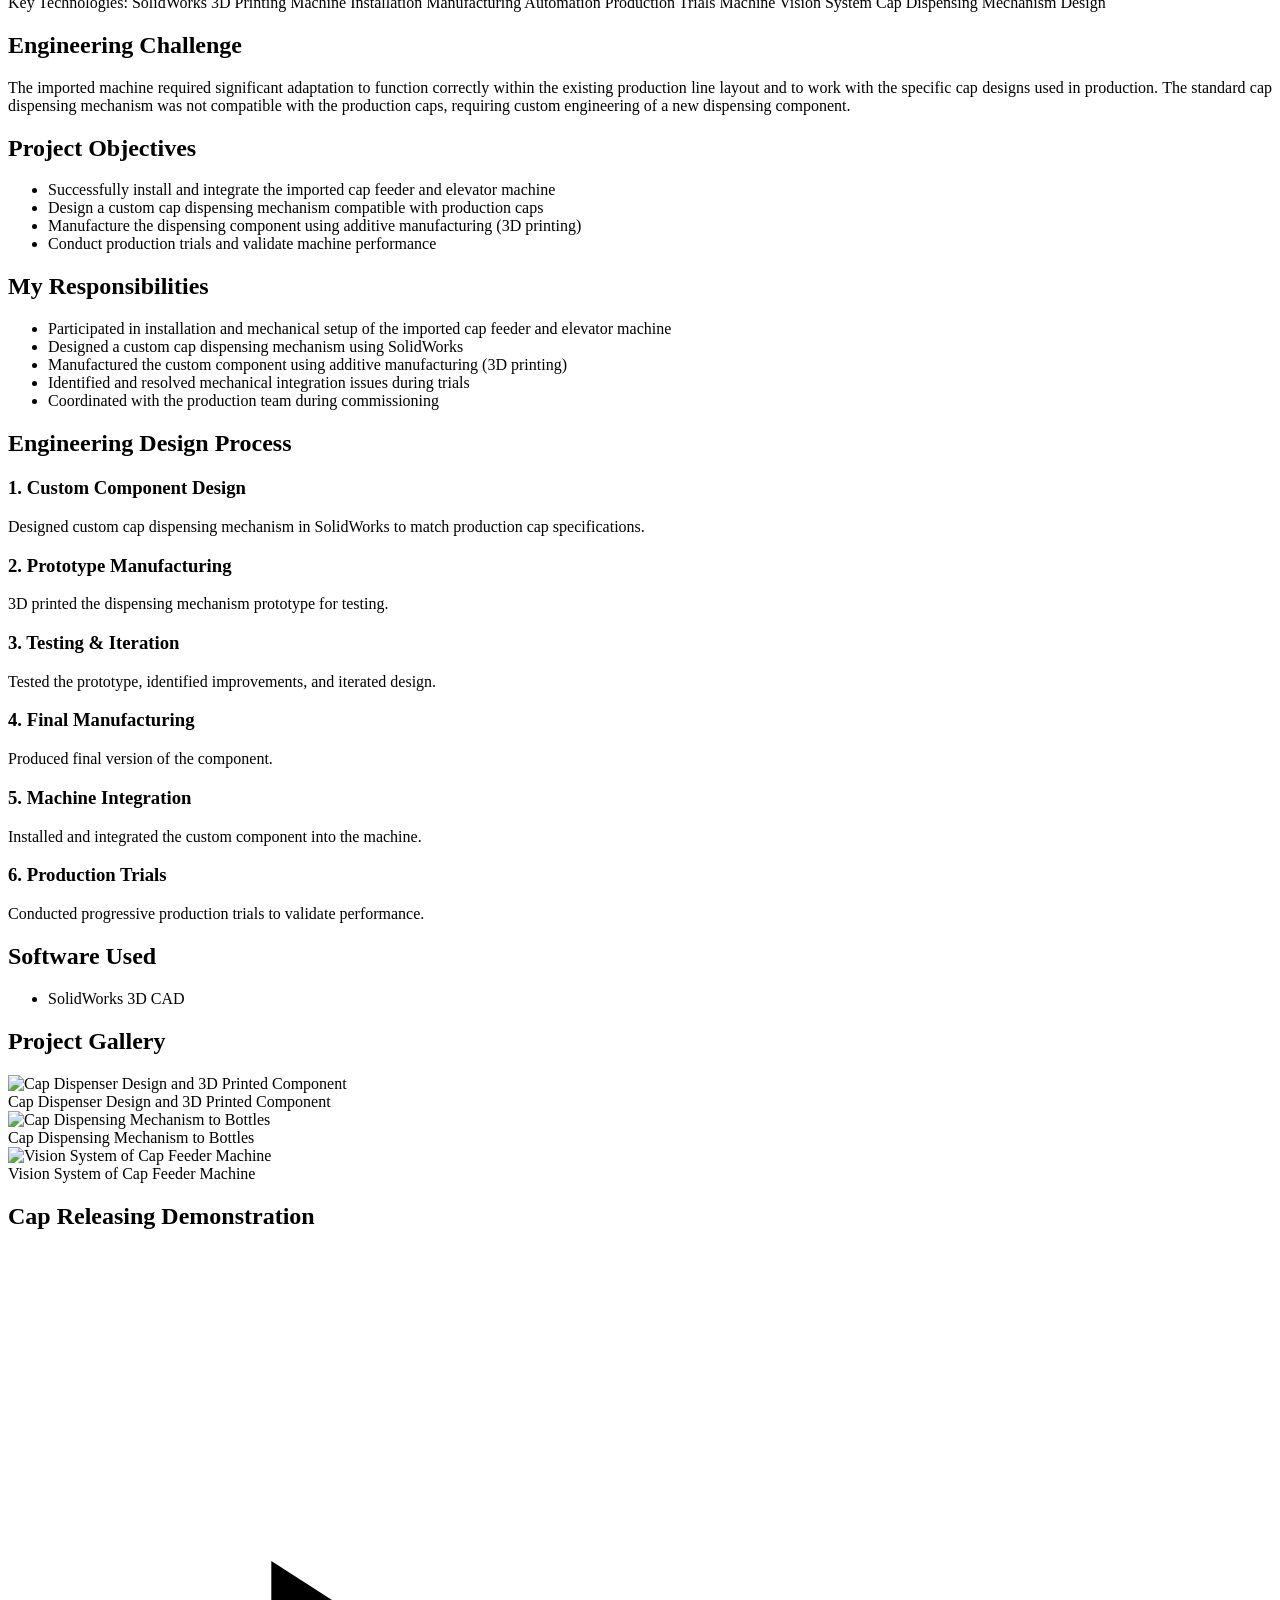
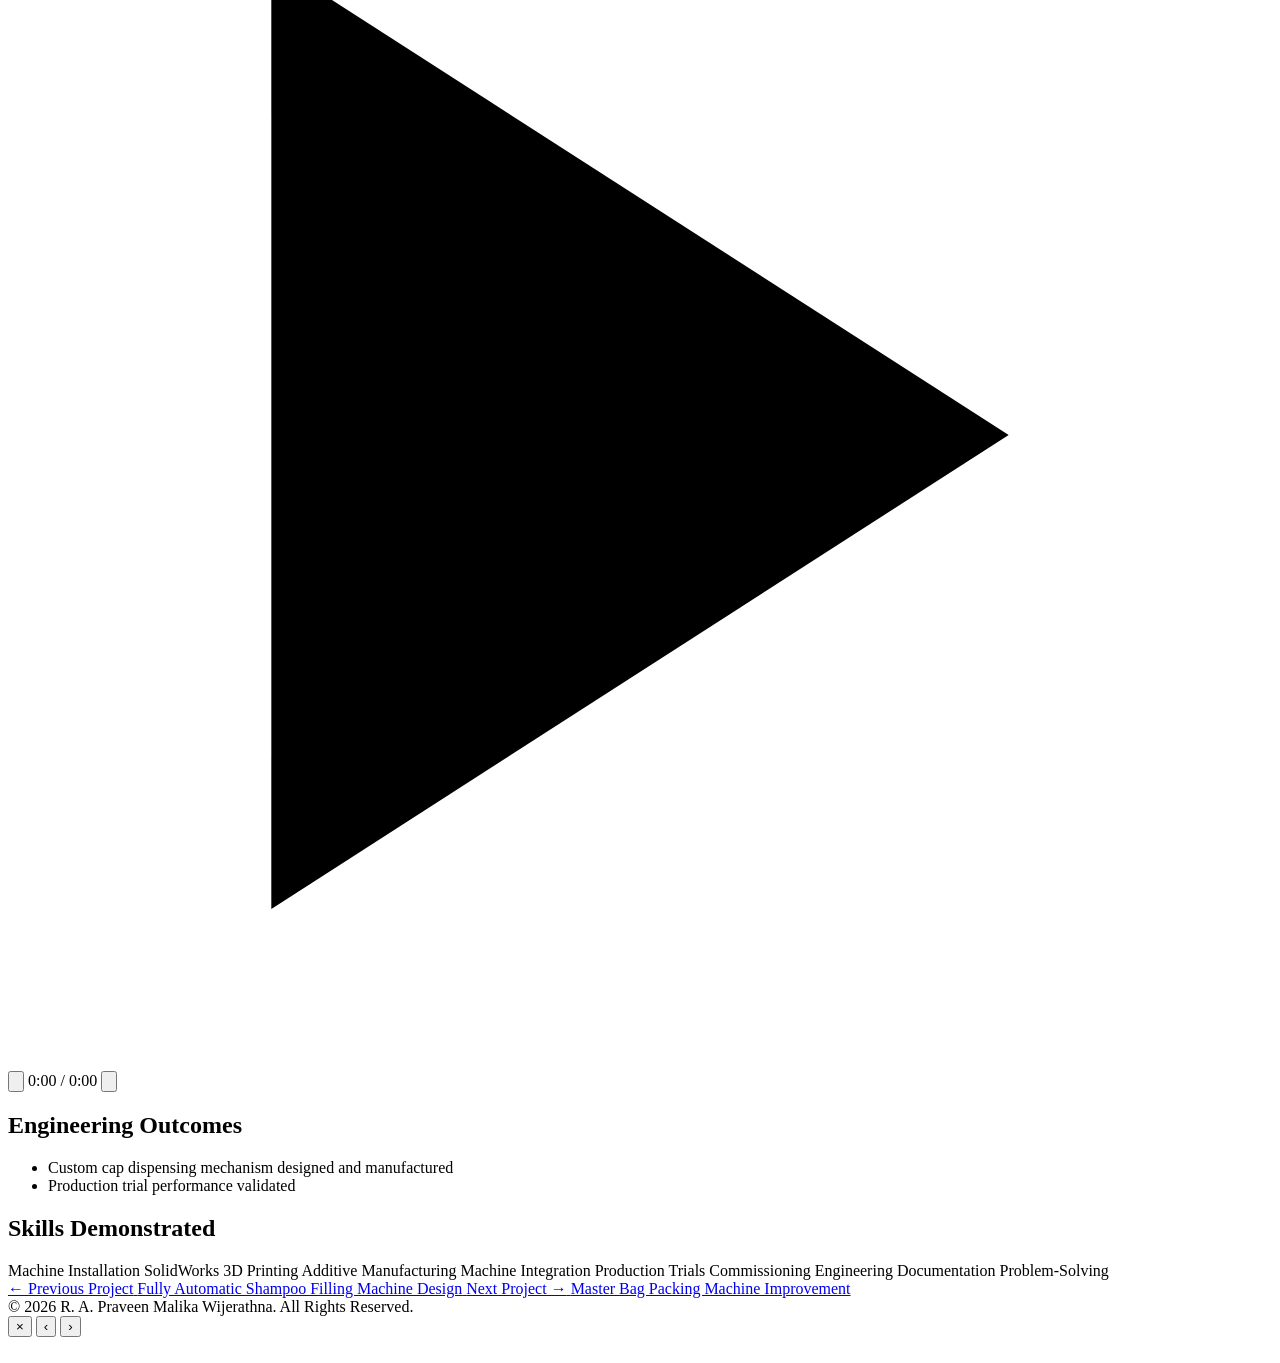
==== commit b3851957: "Fix numbering in Cap Feeder engineering design process steps" ====
--- a/projects/cap-feeder-elevator-machine/index.html
+++ b/projects/cap-feeder-elevator-machine/index.html
@@ -137,28 +137,28 @@
           <div class="proj-outcomes-grid">
 
             <div class="proj-outcome-card">
-              <h3>2. Custom Component Design</h3>
+              <h3>1. Custom Component Design</h3>
               <p>Designed custom cap dispensing mechanism in SolidWorks to match production cap specifications.</p>
             </div>
             <div class="proj-outcome-card">
-              <h3>3. Prototype Manufacturing</h3>
+              <h3>2. Prototype Manufacturing</h3>
               <p>3D printed the dispensing mechanism prototype for testing.</p>
             </div>
             <div class="proj-outcome-card">
-              <h3>4. Testing & Iteration</h3>
+              <h3>3. Testing & Iteration</h3>
               <p>Tested the prototype, identified improvements, and iterated design.</p>
             </div>
             <div class="proj-outcome-card">
-              <h3>5. Final Manufacturing</h3>
+              <h3>4. Final Manufacturing</h3>
               <p>Produced final version of the component.</p>
             </div>
             <div class="proj-outcome-card">
-              <h3>6. Machine Integration</h3>
+              <h3>5. Machine Integration</h3>
               <p>Installed and integrated the custom component into the machine.</p>
             </div>
 
             <div class="proj-outcome-card">
-              <h3>8. Production Trials</h3>
+              <h3>6. Production Trials</h3>
               <p>Conducted progressive production trials to validate performance.</p>
             </div>
 
